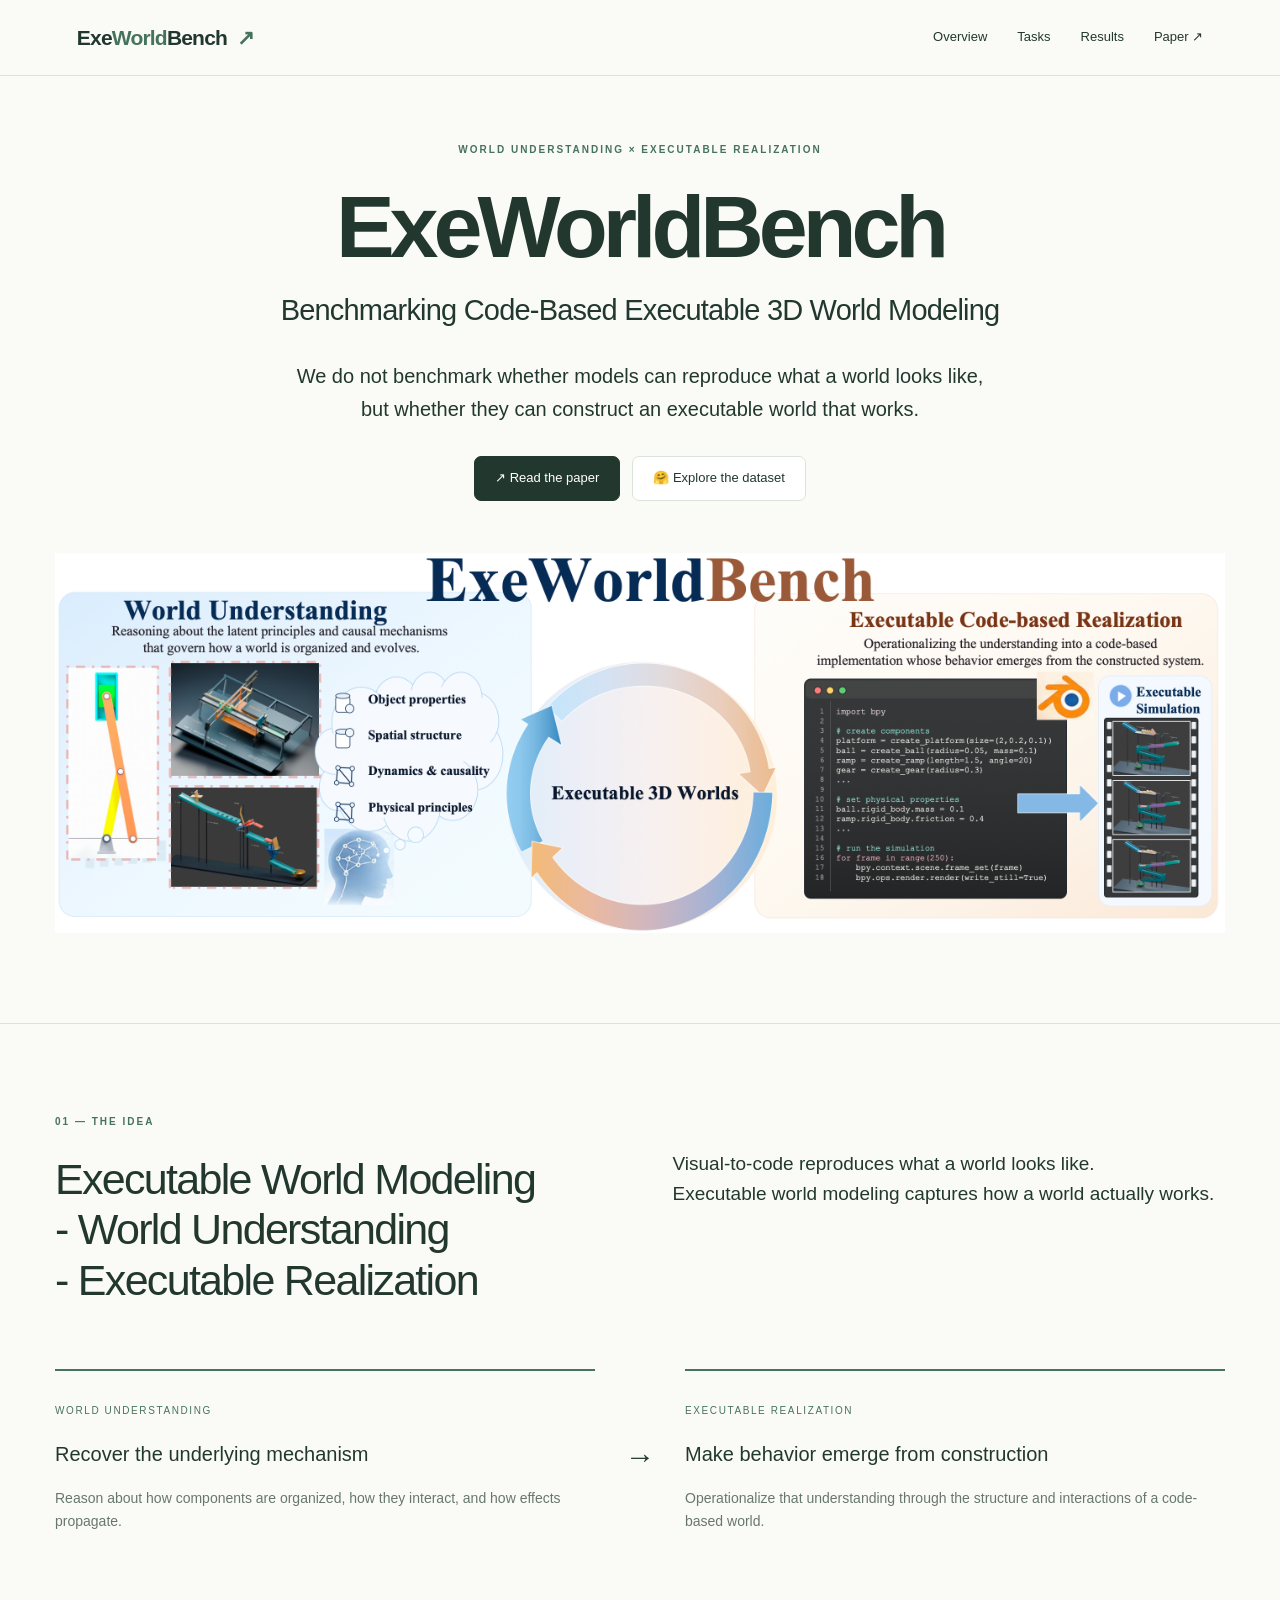
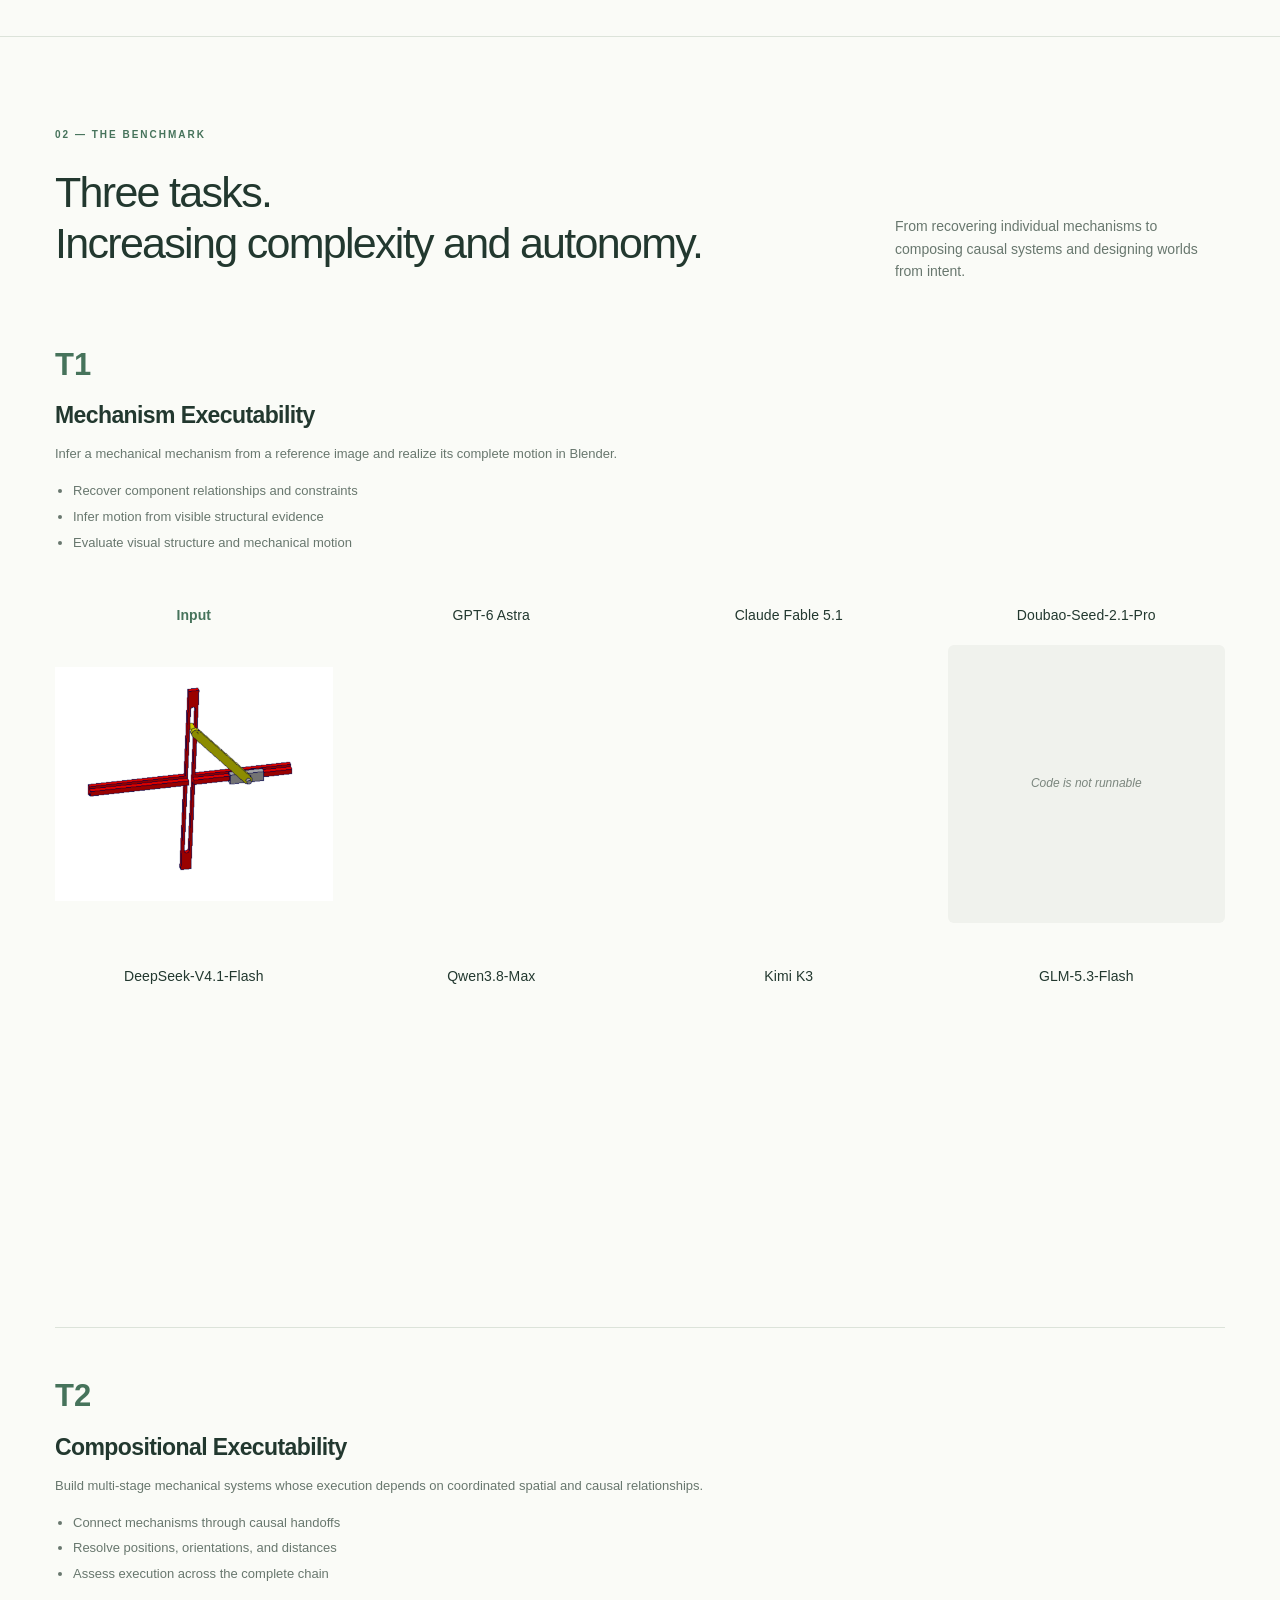
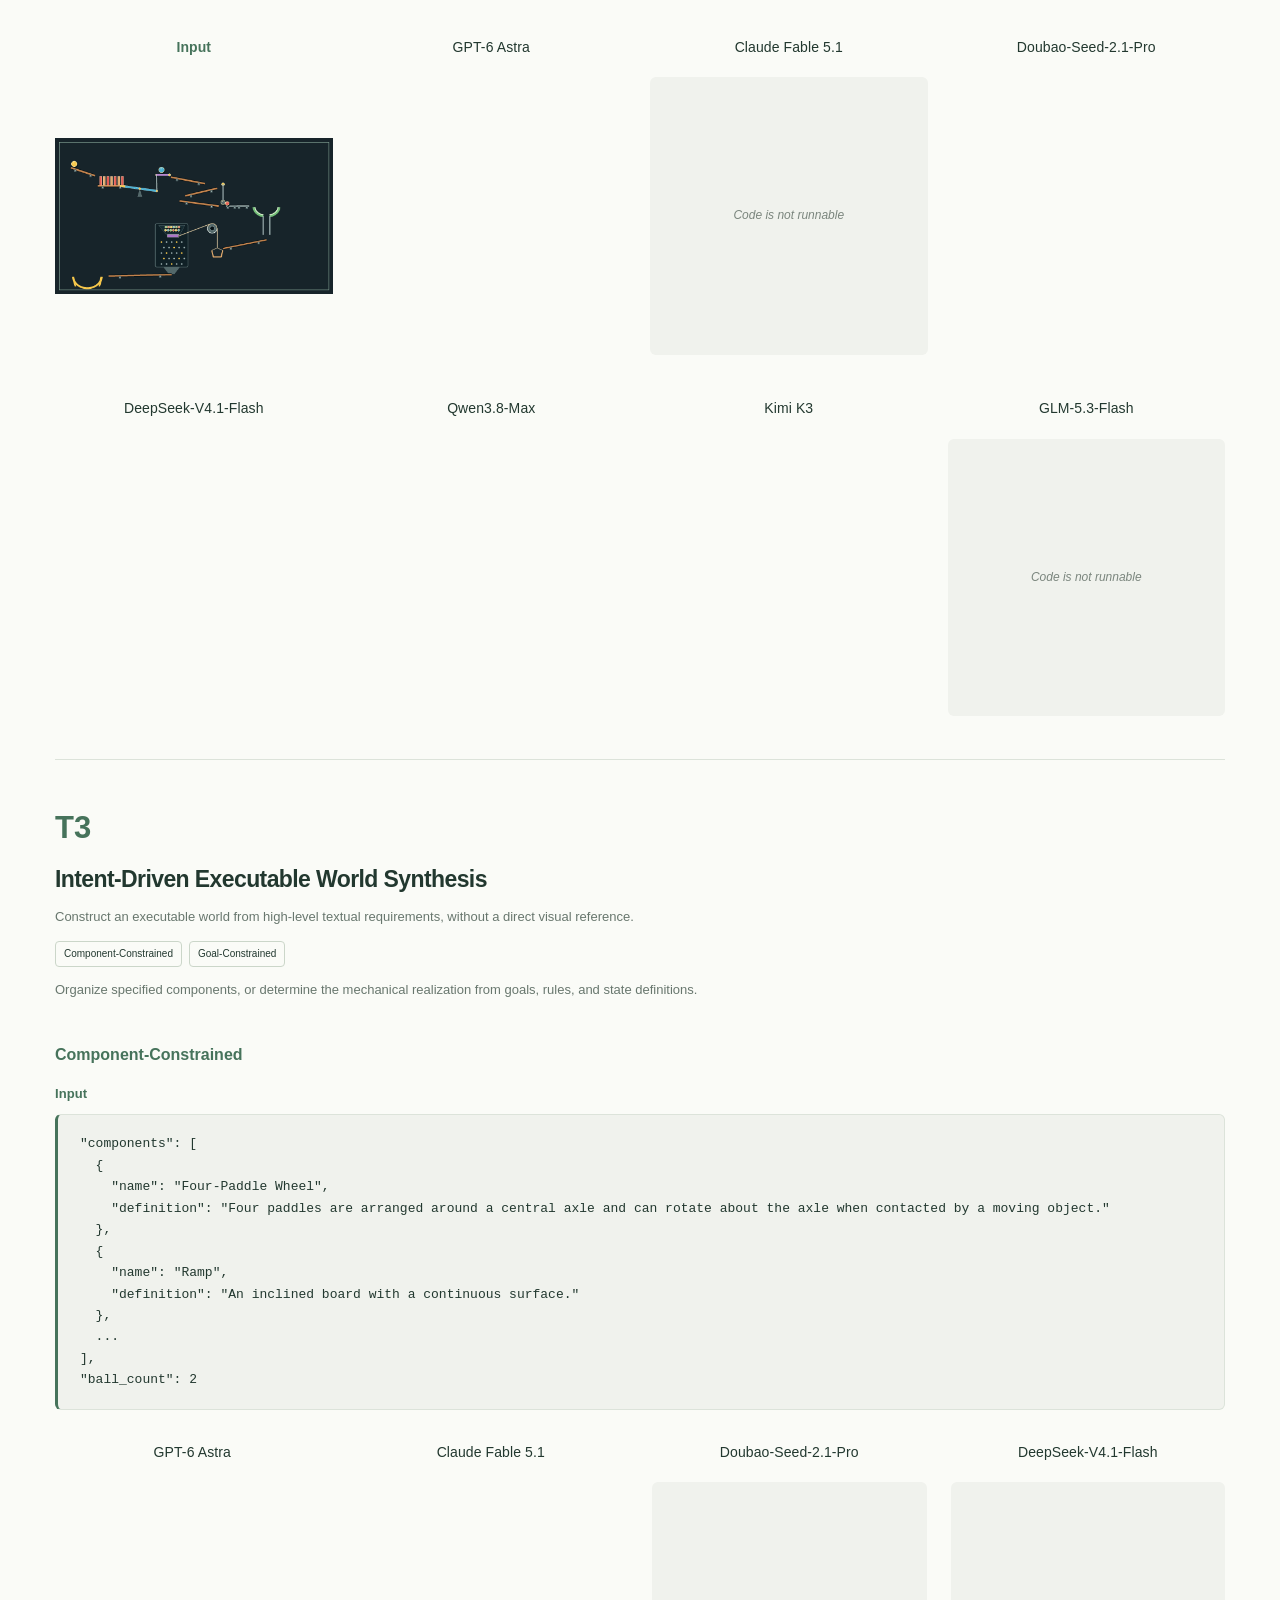
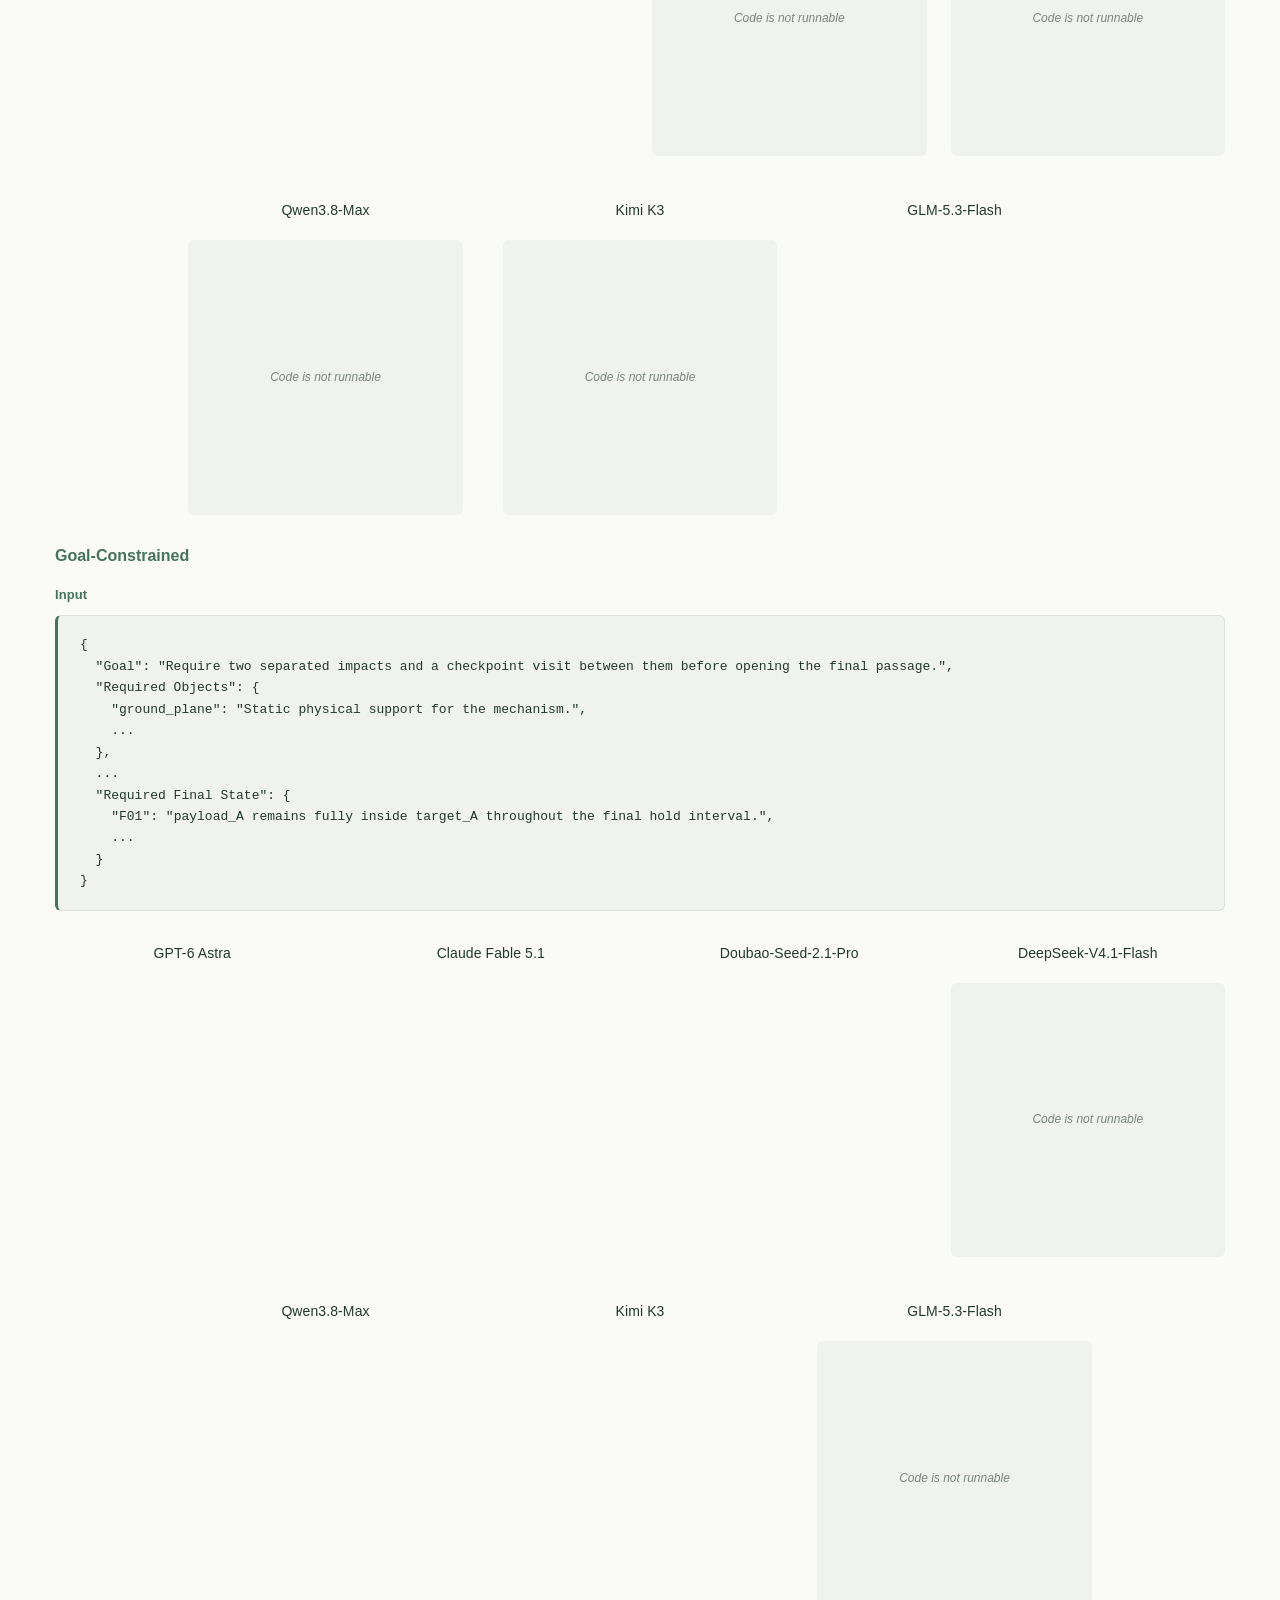
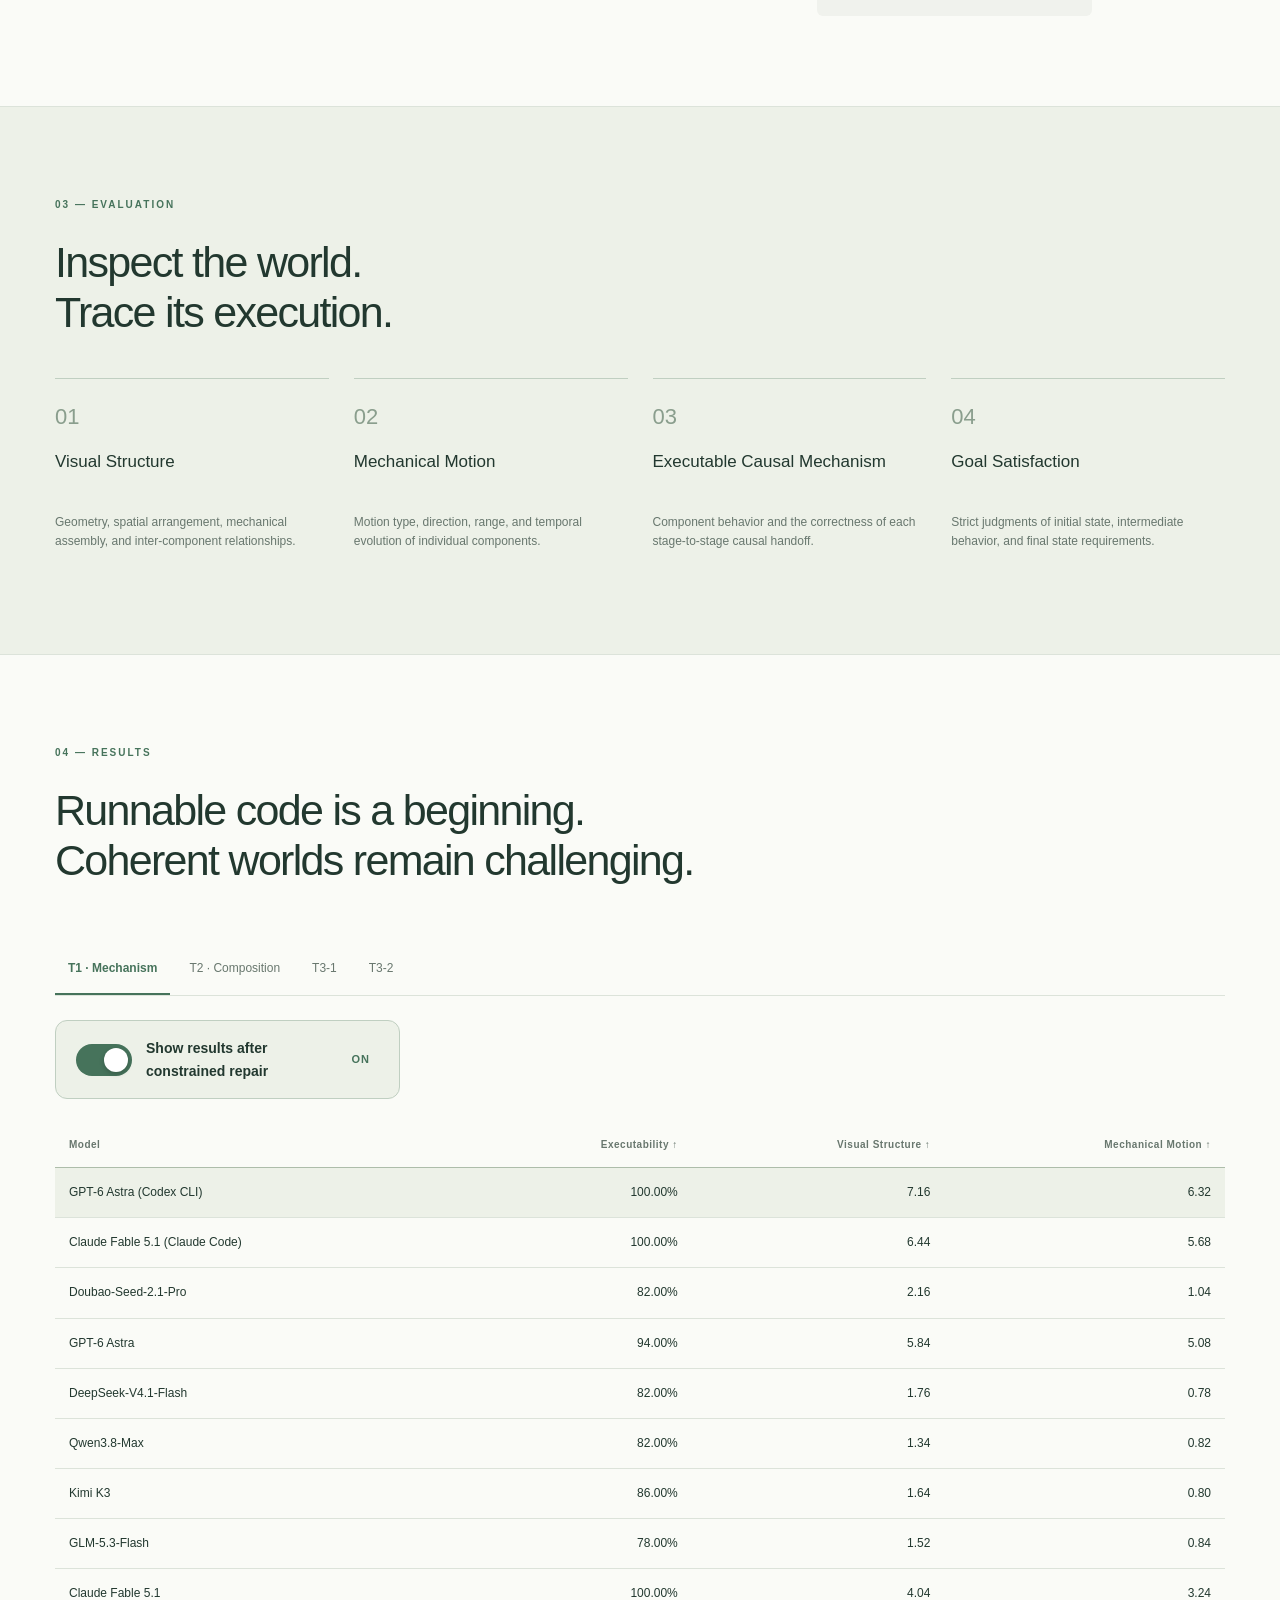
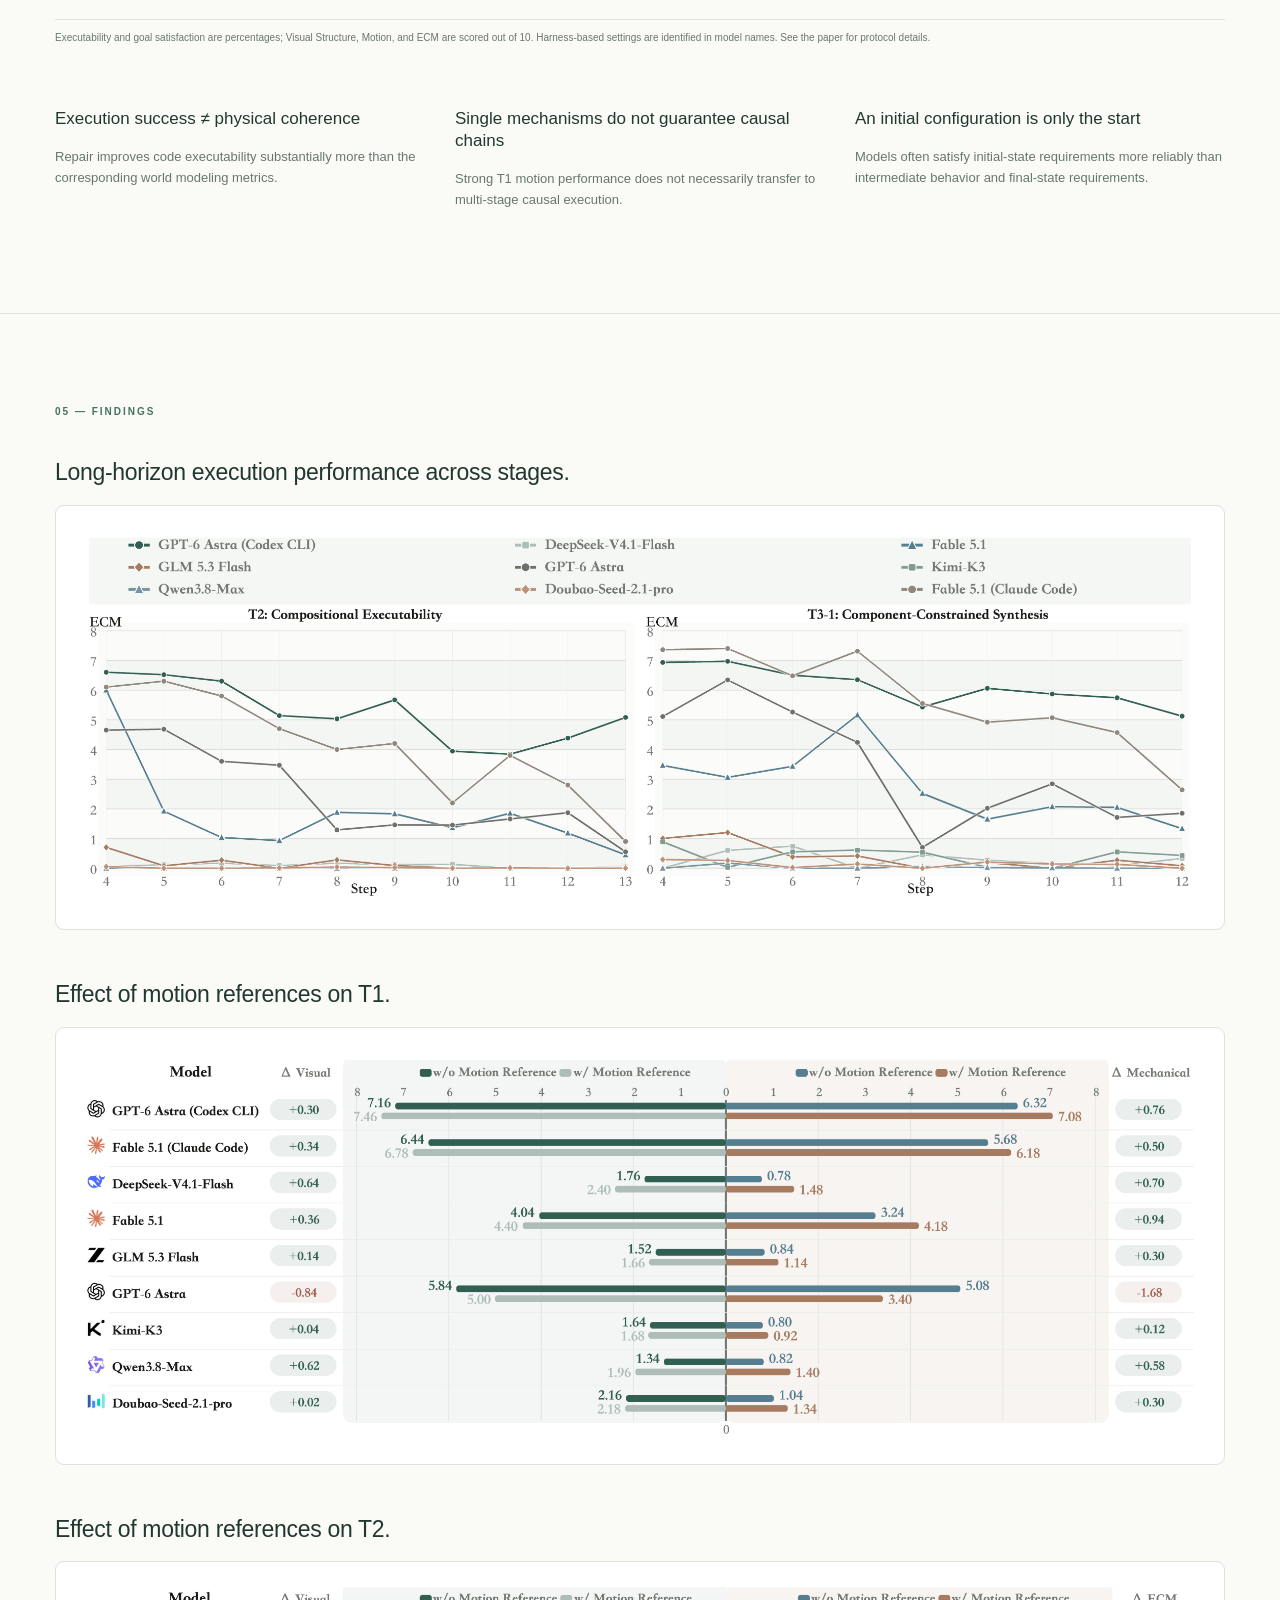
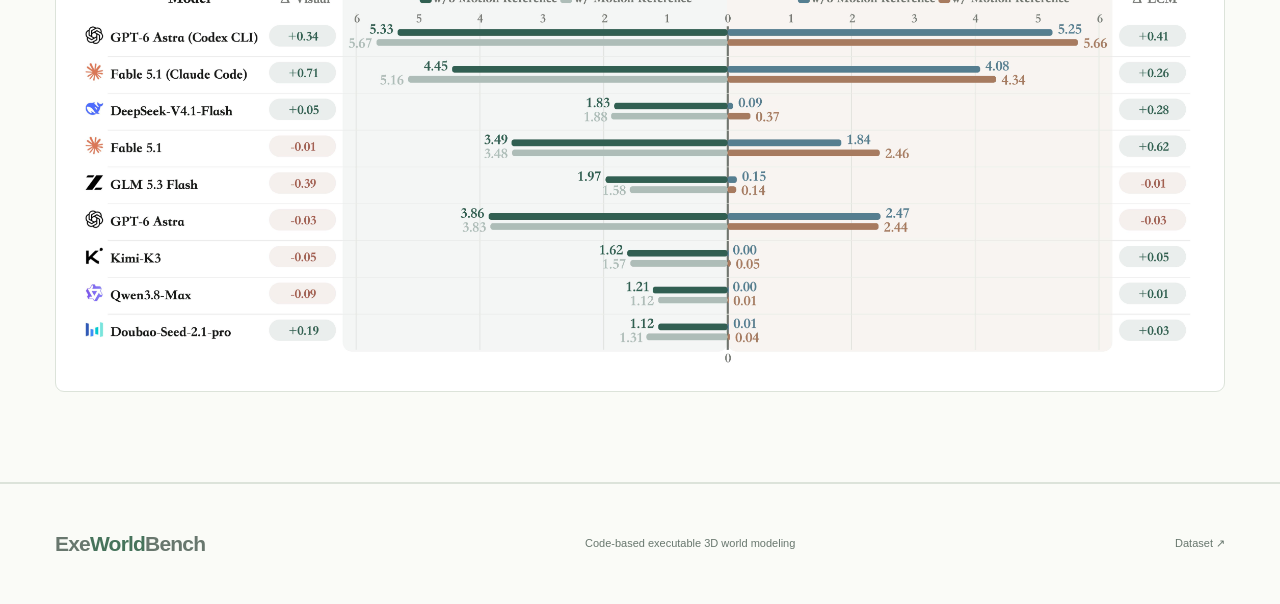
==== web/index.html @ 708ad889 "Shorten T3-1 GLM video to fourteen seconds" ====
<!doctype html><html lang="en"><head><meta charset="utf-8"><meta name="viewport" content="width=device-width,initial-scale=1"><meta name="description" content="ExeWorldBench evaluates how world understanding is translated into executable code-based 3D construction."><title>ExeWorldBench · Executable 3D World Modeling</title><link rel="stylesheet" href="style.css?v=borderless-media"></head><body>
<header><a class="brand" href="#">Exe<span>World</span>Bench<span class="brand-dot">↗</span></a><nav aria-label="Main navigation"><a href="#overview">Overview</a><a href="#tasks">Tasks</a><a href="#results">Results</a><a href="assets/paper.pdf">Paper ↗</a></nav></header>
<main><section class="hero"><div class="eyebrow">WORLD UNDERSTANDING × EXECUTABLE REALIZATION</div><h1>ExeWorldBench</h1><p class="title-sub">Benchmarking Code-Based Executable 3D World Modeling</p><p class="hero-desc">We do not benchmark whether models can reproduce what a world looks like,<br>but whether they can construct an executable world that works.</p><div class="resources"><a class="button primary" href="assets/paper.pdf" target="_blank" rel="noopener">↗ Read the paper</a><a class="button" href="https://huggingface.co/datasets/HelenPeng/ExeWorldBench" target="_blank" rel="noopener">🤗 Explore the dataset</a></div>
<figure class="hero-figure"><img src="main.png" alt="ExeWorldBench overview: world understanding and executable code-based realization of 3D worlds" fetchpriority="high"></figure></section>
<section id="overview" class="overview"><div class="section-marker">01 — THE IDEA</div><div class="split"><h2>Executable World Modeling<br>- World Understanding<br>- Executable Realization</h2><div><p class="lead">Visual-to-code reproduces what a world looks like.<br>Executable world modeling captures how a world actually works.</p></div></div><div class="concepts"><article><span>WORLD UNDERSTANDING</span><h3>Recover the underlying mechanism</h3><p>Reason about how components are organized, how they interact, and how effects propagate.</p></article><div class="connector" aria-hidden="true">→</div><article><span>EXECUTABLE REALIZATION</span><h3>Make behavior emerge from construction</h3><p>Operationalize that understanding through the structure and interactions of a code-based world.</p></article></div></section>
<section id="tasks"><div class="section-marker">02 — THE BENCHMARK</div><div class="section-heading"><h2>Three tasks.<br>Increasing complexity and autonomy.</h2><p>From recovering individual mechanisms to composing causal systems and designing worlds from intent.</p></div><div class="task-list"><article class="task"><div class="task-copy"><span class="task-number">T1</span><h3>Mechanism Executability</h3><p>Infer a mechanical mechanism from a reference image and realize its complete motion in Blender.</p><ul><li>Recover component relationships and constraints</li><li>Infer motion from visible structural evidence</li><li>Evaluate visual structure and mechanical motion</li></ul></div><div class="t1-comparison" role="region" aria-label="T1 input and model video comparison"><div class="t1-comparison-row"><div class="comparison-card comparison-input"><h4>Input</h4><div class="comparison-media"><img src="assets/t1-input.png" alt="Reference mechanism with perpendicular red guides and a yellow connecting rod"></div></div><div class="comparison-outputs"><div class="comparison-card"><h4>GPT-6 Astra</h4><div class="comparison-media"><video autoplay loop muted playsinline disablepictureinpicture disableremoteplayback preload="auto" aria-label="GPT-6 Astra mechanism simulation"><source src="assets/t1-videos/gpt6.mp4" type="video/mp4">Your browser does not support video playback.</video></div></div><div class="comparison-card"><h4>Claude Fable 5.1</h4><div class="comparison-media"><video autoplay loop muted playsinline disablepictureinpicture disableremoteplayback preload="auto" aria-label="Claude Fable 5.1 mechanism simulation"><source src="assets/t1-videos/fable5_1.mp4" type="video/mp4">Your browser does not support video playback.</video></div></div><div class="comparison-card"><h4>Doubao-Seed-2.1-Pro</h4><div class="comparison-media comparison-unavailable"><span>Code is not runnable</span></div></div><div class="comparison-card"><h4>DeepSeek-V4.1-Flash</h4><div class="comparison-media"><video autoplay loop muted playsinline disablepictureinpicture disableremoteplayback preload="auto" aria-label="DeepSeek-V4.1-Flash mechanism simulation"><source src="assets/t1-videos/deepseek.mp4" type="video/mp4">Your browser does not support video playback.</video></div></div><div class="comparison-card"><h4>Qwen3.8-Max</h4><div class="comparison-media"><video autoplay loop muted playsinline disablepictureinpicture disableremoteplayback preload="auto" aria-label="Qwen3.8-Max mechanism simulation"><source src="assets/t1-videos/qwen3.8-max.mp4" type="video/mp4">Your browser does not support video playback.</video></div></div><div class="comparison-card"><h4>Kimi K3</h4><div class="comparison-media"><video autoplay loop muted playsinline disablepictureinpicture disableremoteplayback preload="auto" aria-label="Kimi K3 mechanism simulation"><source src="assets/t1-videos/kimi-k3.mp4" type="video/mp4">Your browser does not support video playback.</video></div></div><div class="comparison-card"><h4>GLM-5.3-Flash</h4><div class="comparison-media"><video autoplay loop muted playsinline disablepictureinpicture disableremoteplayback preload="auto" aria-label="GLM-5.3-Flash mechanism simulation"><source src="assets/t1-videos/glm.mp4" type="video/mp4">Your browser does not support video playback.</video></div></div></div></div></div></article><article class="task"><div class="task-copy"><span class="task-number">T2</span><h3>Compositional Executability</h3><p>Build multi-stage mechanical systems whose execution depends on coordinated spatial and causal relationships.</p><ul><li>Connect mechanisms through causal handoffs</li><li>Resolve positions, orientations, and distances</li><li>Assess execution across the complete chain</li></ul></div><div class="t1-comparison" role="region" aria-label="T2 input and model video comparison"><div class="t1-comparison-row"><div class="comparison-card comparison-input"><h4>Input</h4><div class="comparison-media"><img src="assets/t2-input.png" alt="Reference multi-stage mechanical system for T2"></div></div><div class="comparison-outputs"><div class="comparison-card"><h4>GPT-6 Astra</h4><div class="comparison-media"><video autoplay loop muted playsinline disablepictureinpicture disableremoteplayback preload="auto" aria-label="GPT-6 Astra compositional simulation"><source src="assets/t2-videos/gpt6.mp4" type="video/mp4">Your browser does not support video playback.</video></div></div><div class="comparison-card"><h4>Claude Fable 5.1</h4><div class="comparison-media comparison-unavailable"><span>Code is not runnable</span></div></div><div class="comparison-card"><h4>Doubao-Seed-2.1-Pro</h4><div class="comparison-media"><video autoplay loop muted playsinline disablepictureinpicture disableremoteplayback preload="auto" aria-label="Doubao-Seed-2.1-Pro compositional simulation"><source src="assets/t2-videos/seed_2_1.mp4?v=6-8s" type="video/mp4">Your browser does not support video playback.</video></div></div><div class="comparison-card"><h4>DeepSeek-V4.1-Flash</h4><div class="comparison-media"><video autoplay loop muted playsinline disablepictureinpicture disableremoteplayback preload="auto" aria-label="DeepSeek-V4.1-Flash compositional simulation"><source src="assets/t2-videos/deepseek.mp4?v=3-6s" type="video/mp4">Your browser does not support video playback.</video></div></div><div class="comparison-card"><h4>Qwen3.8-Max</h4><div class="comparison-media"><video autoplay loop muted playsinline disablepictureinpicture disableremoteplayback preload="auto" aria-label="Qwen3.8-Max compositional simulation"><source src="assets/t2-videos/qwen3.8-max.mp4?v=0-6s" type="video/mp4">Your browser does not support video playback.</video></div></div><div class="comparison-card"><h4>Kimi K3</h4><div class="comparison-media"><video autoplay loop muted playsinline disablepictureinpicture disableremoteplayback preload="auto" aria-label="Kimi K3 compositional simulation"><source src="assets/t2-videos/kimi-k3.mp4" type="video/mp4">Your browser does not support video playback.</video></div></div><div class="comparison-card"><h4>GLM-5.3-Flash</h4><div class="comparison-media comparison-unavailable"><span>Code is not runnable</span></div></div></div></div></div></article><article class="task"><div class="task-copy"><span class="task-number">T3</span><h3>Intent-Driven Executable World Synthesis</h3><p>Construct an executable world from high-level textual requirements, without a direct visual reference.</p><div class="pills"><span>Component-Constrained</span><span>Goal-Constrained</span></div><p>Organize specified components, or determine the mechanical realization from goals, rules, and state definitions.</p></div><div class="t1-comparison t3-comparison" role="region" aria-label="Component-Constrained input and model video comparison"><h4 class="comparison-section-title">Component-Constrained</h4><div class="t1-comparison-row"><div class="comparison-card comparison-input"><h4>Input</h4><div class="comparison-media comparison-text"><pre>&quot;components&quot;: [
  {
    &quot;name&quot;: &quot;Four-Paddle Wheel&quot;,
    &quot;definition&quot;: &quot;Four paddles are arranged around a central axle and can rotate about the axle when contacted by a moving object.&quot;
  },
  {
    &quot;name&quot;: &quot;Ramp&quot;,
    &quot;definition&quot;: &quot;An inclined board with a continuous surface.&quot;
  },
  ...
],
&quot;ball_count&quot;: 2</pre></div></div><div class="comparison-outputs"><div class="comparison-card"><h4>GPT-6 Astra</h4><div class="comparison-media"><video autoplay loop muted playsinline disablepictureinpicture disableremoteplayback preload="auto" aria-label="GPT-6 Astra component-constrained world simulation"><source src="assets/t3-1-videos/gpt6.mp4?v=0-14s" type="video/mp4">Your browser does not support video playback.</video></div></div><div class="comparison-card"><h4>Claude Fable 5.1</h4><div class="comparison-media"><video autoplay loop muted playsinline disablepictureinpicture disableremoteplayback preload="auto" aria-label="Claude Fable 5.1 component-constrained world simulation"><source src="assets/t3-1-videos/fable5_1.mp4?v=0-11s" type="video/mp4">Your browser does not support video playback.</video></div></div><div class="comparison-card"><h4>Doubao-Seed-2.1-Pro</h4><div class="comparison-media comparison-unavailable"><span>Code is not runnable</span></div></div><div class="comparison-card"><h4>DeepSeek-V4.1-Flash</h4><div class="comparison-media comparison-unavailable"><span>Code is not runnable</span></div></div><div class="comparison-card"><h4>Qwen3.8-Max</h4><div class="comparison-media comparison-unavailable"><span>Code is not runnable</span></div></div><div class="comparison-card"><h4>Kimi K3</h4><div class="comparison-media comparison-unavailable"><span>Code is not runnable</span></div></div><div class="comparison-card"><h4>GLM-5.3-Flash</h4><div class="comparison-media"><video autoplay loop muted playsinline disablepictureinpicture disableremoteplayback preload="auto" aria-label="GLM-5.3-Flash component-constrained world simulation"><source src="assets/t3-1-videos/glm.mp4?v=0-14s" type="video/mp4">Your browser does not support video playback.</video></div></div></div></div></div><div class="t1-comparison t3-comparison" role="region" aria-label="Goal-Constrained input and model video comparison"><h4 class="comparison-section-title">Goal-Constrained</h4><div class="t1-comparison-row"><div class="comparison-card comparison-input"><h4>Input</h4><div class="comparison-media comparison-text"><pre>{
  &quot;Goal&quot;: &quot;Require two separated impacts and a checkpoint visit between them before opening the final passage.&quot;,
  &quot;Required Objects&quot;: {
    &quot;ground_plane&quot;: &quot;Static physical support for the mechanism.&quot;,
    ...
  },
  ...
  &quot;Required Final State&quot;: {
    &quot;F01&quot;: &quot;payload_A remains fully inside target_A throughout the final hold interval.&quot;,
    ...
  }
}</pre></div></div><div class="comparison-outputs"><div class="comparison-card"><h4>GPT-6 Astra</h4><div class="comparison-media"><video autoplay loop muted playsinline disablepictureinpicture disableremoteplayback preload="auto" aria-label="GPT-6 Astra goal-constrained world simulation"><source src="assets/t3-2-videos/gpt6.mp4" type="video/mp4">Your browser does not support video playback.</video></div></div><div class="comparison-card"><h4>Claude Fable 5.1</h4><div class="comparison-media"><video autoplay loop muted playsinline disablepictureinpicture disableremoteplayback preload="auto" aria-label="Claude Fable 5.1 goal-constrained world simulation"><source src="assets/t3-2-videos/fable5_1.mp4" type="video/mp4">Your browser does not support video playback.</video></div></div><div class="comparison-card"><h4>Doubao-Seed-2.1-Pro</h4><div class="comparison-media"><video autoplay loop muted playsinline disablepictureinpicture disableremoteplayback preload="auto" aria-label="Doubao-Seed-2.1-Pro goal-constrained world simulation"><source src="assets/t3-2-videos/seed_2_1.mp4" type="video/mp4">Your browser does not support video playback.</video></div></div><div class="comparison-card"><h4>DeepSeek-V4.1-Flash</h4><div class="comparison-media comparison-unavailable"><span>Code is not runnable</span></div></div><div class="comparison-card"><h4>Qwen3.8-Max</h4><div class="comparison-media"><video autoplay loop muted playsinline disablepictureinpicture disableremoteplayback preload="auto" aria-label="Qwen3.8-Max goal-constrained world simulation"><source src="assets/t3-2-videos/qwen3.8-max.mp4" type="video/mp4">Your browser does not support video playback.</video></div></div><div class="comparison-card"><h4>Kimi K3</h4><div class="comparison-media"><video autoplay loop muted playsinline disablepictureinpicture disableremoteplayback preload="auto" aria-label="Kimi K3 goal-constrained world simulation"><source src="assets/t3-2-videos/kimi-k3.mp4" type="video/mp4">Your browser does not support video playback.</video></div></div><div class="comparison-card"><h4>GLM-5.3-Flash</h4><div class="comparison-media comparison-unavailable"><span>Code is not runnable</span></div></div></div></div></div></article></div></section>
<section class="evaluation"><div class="section-marker">03 — EVALUATION</div><h2>Inspect the world.<br>Trace its execution.</h2><div class="metric-grid"><article><span>01</span><h3>Visual Structure</h3><p>Geometry, spatial arrangement, mechanical assembly, and inter-component relationships.</p></article><article><span>02</span><h3>Mechanical Motion</h3><p>Motion type, direction, range, and temporal evolution of individual components.</p></article><article><span>03</span><h3>Executable Causal Mechanism</h3><p>Component behavior and the correctness of each stage-to-stage causal handoff.</p></article><article><span>04</span><h3>Goal Satisfaction</h3><p>Strict judgments of initial state, intermediate behavior, and final state requirements.</p></article></div></section>
<section id="results"><div class="section-marker">04 — RESULTS</div><div class="section-heading"><h2>Runnable code is a beginning.<br>Coherent worlds remain challenging.</h2></div><div class="tabs" role="tablist" aria-label="Result task"><button role="tab" aria-selected="true" data-task="0">T1 · Mechanism</button><button role="tab" aria-selected="false" data-task="1">T2 · Composition</button><button role="tab" aria-selected="false" data-task="2">T3-1</button><button role="tab" aria-selected="false" data-task="3">T3-2</button></div><label class="repair"><input id="repair" type="checkbox" role="switch" checked><span class="repair-track" aria-hidden="true"></span><span class="repair-copy">Show results after constrained repair</span><span class="repair-state" aria-hidden="true"><span class="repair-on">ON</span><span class="repair-off">OFF</span></span></label><div class="table-wrap"><table><thead id="table-head"></thead><tbody id="table-body"></tbody></table></div><p class="table-note">Executability and goal satisfaction are percentages; Visual Structure, Motion, and ECM are scored out of 10. Harness-based settings are identified in model names. See the paper for protocol details.</p><div class="findings"><article><h3>Execution success ≠ physical coherence</h3><p>Repair improves code executability substantially more than the corresponding world modeling metrics.</p></article><article><h3>Single mechanisms do not guarantee causal chains</h3><p>Strong T1 motion performance does not necessarily transfer to multi-stage causal execution.</p></article><article><h3>An initial configuration is only the start</h3><p>Models often satisfy initial-state requirements more reliably than intermediate behavior and final-state requirements.</p></article></div></section>
<section class="construction findings-figures"><div class="section-marker">05 — FINDINGS</div><article class="finding-figure"><h3>Long-horizon execution performance across stages.</h3><figure><a href="assets/5-1.png" target="_blank" rel="noopener"><img src="assets/5-1.png" alt="Long-horizon execution performance across stages." loading="lazy"></a></figure></article><article class="finding-figure"><h3>Effect of motion references on T1.</h3><figure><a href="assets/5-2.png" target="_blank" rel="noopener"><img src="assets/5-2.png" alt="Effect of motion references on T1." loading="lazy"></a></figure></article><article class="finding-figure"><h3>Effect of motion references on T2.</h3><figure><a href="assets/5-3.png" target="_blank" rel="noopener"><img src="assets/5-3.png" alt="Effect of motion references on T2." loading="lazy"></a></figure></article></section>

<footer><a class="brand" href="#">Exe<span>World</span>Bench</a><p>Code-based executable 3D world modeling</p><a href="https://huggingface.co/datasets/HelenPeng/ExeWorldBench">Dataset ↗</a></footer></main><script src="app.js"></script></body></html>
---- web/style.css ----
:root{--ink:#22382f;--muted:#68776e;--green:#46735b;--line:#dce3da;--paper:#fafbf7;--orange:#b9784d}*{box-sizing:border-box}html{scroll-behavior:smooth;scroll-padding-top:85px}body{margin:0;background:var(--paper);color:var(--ink);font-family:Inter,Arial,sans-serif;line-height:1.6}a{color:inherit;text-decoration:none}header{height:76px;display:flex;align-items:center;justify-content:space-between;padding:0 6%;border-bottom:1px solid var(--line);background:#fafbf7f5;position:sticky;top:0;z-index:10;backdrop-filter:blur(12px)}.brand{font-size:21px;font-weight:800;letter-spacing:-.8px}.brand span{color:var(--green)}.brand-dot{margin-left:10px}nav{display:flex;gap:30px;font-size:13px}nav a:hover{color:var(--orange)}main{max-width:1280px;margin:auto}section{padding:90px 55px;border-bottom:1px solid var(--line)}.hero{text-align:center;padding-top:66px}.eyebrow,.section-marker,.micro{font-size:10px;font-weight:700;letter-spacing:2px;color:var(--green)}h1{font-size:clamp(55px,7vw,88px);letter-spacing:-5px;margin:18px 0 0;line-height:1.15}h2{font-size:clamp(28px,3.4vw,43px);font-weight:500;letter-spacing:-1.7px;line-height:1.18;margin:24px 0 28px}h3{line-height:1.3}.title-sub{font-size:29px;letter-spacing:-.8px;line-height:1.3;margin:15px auto 25px}.hero-desc{margin:30px auto;max-width:850px;text-align:center;font-size:20px;line-height:1.65;color:var(--ink)}.authors{font-size:13px;margin:25px auto 7px;color:#46534b}.affiliations{font-size:11px;color:var(--muted)}.resources{display:flex;justify-content:center;gap:12px;margin:25px 0 52px}.button{display:inline-block;border:1px solid var(--line);border-radius:7px;padding:11px 20px;font-size:13px;background:white}.button:hover{transform:translateY(-2px);box-shadow:0 5px 16px #253b3014}.primary{background:var(--ink);color:white;border-color:var(--ink)}.world-flow{display:grid;grid-template-columns:1fr 2.8fr 1fr;text-align:left;background:#edf1e8;border:1px solid #d3ddce;border-radius:12px;padding:25px;gap:25px;align-items:center}.flow-side h3{font-size:19px;font-weight:500}.flow-side p{font-size:12px;color:var(--muted);line-height:2}.micro{font-size:8px;letter-spacing:1px}.flow-center{text-align:center}.flow-center h3{font-size:17px;font-weight:500;margin:10px 0 18px}.scene img{width:100%;display:block;border-radius:6px}.flow-caption{font-size:10px;display:block;margin-top:14px}.figure-note{font-size:10px;color:var(--muted);margin-bottom:0}.split{display:grid;grid-template-columns:1fr 1fr;gap:65px}.lead{font-size:19px;line-height:1.6}.split p:not(.lead){color:var(--muted);font-size:14px}.concepts{display:grid;grid-template-columns:1fr 50px 1fr;align-items:center;gap:20px;margin-top:35px}.concepts article{border-top:2px solid var(--green);padding-top:25px}.concepts span{font-size:10px;letter-spacing:1.6px;color:var(--green)}.concepts h3{font-size:20px;font-weight:500}.concepts p{font-size:14px;color:var(--muted)}.connector{font-size:30px;text-align:center}.section-heading{display:flex;align-items:end;justify-content:space-between;gap:70px}.section-heading>p{max-width:330px;color:var(--muted);font-size:14px}.task{display:grid;grid-template-columns:1fr;gap:0;padding:43px 0;border-bottom:1px solid var(--line);align-items:center}.task:last-child{border:0;padding-bottom:0}.task-number{color:var(--green);font-size:31px;font-weight:700}.task-number small{font-size:10px;font-weight:500;letter-spacing:2px;margin-left:15px}.task h3{font-size:23px;letter-spacing:-.6px;margin:12px 0}.task p,.task li{font-size:13px;color:var(--muted)}.task ul{padding-left:18px}.task li{margin:5px 0}.task figure{margin:0;background:#e7ebe4;padding:17px;border-radius:9px}.task img{width:100%;display:block;border-radius:4px}figcaption{font-size:10px;color:var(--muted);margin-top:12px}.pills{display:flex;flex-wrap:wrap;gap:7px}.pills span{font-size:10px;border:1px solid #cbd6c9;border-radius:4px;padding:4px 8px}.evaluation{background:#edf1e8}.metric-grid{display:grid;grid-template-columns:repeat(4,1fr);gap:25px;margin-top:40px}.metric-grid article{border-top:1px solid #c0cfc1;padding-top:20px}.metric-grid article>span{color:#8a9e8d;font-size:22px}.metric-grid h3{font-size:17px;min-height:45px;font-weight:500}.metric-grid p{font-size:12px;color:var(--muted)}.metric-grid small{font-size:10px;color:var(--green)}.tabs{display:flex;gap:6px;border-bottom:1px solid var(--line);margin-top:30px}.tabs button{background:none;border:0;border-bottom:2px solid transparent;padding:15px 13px;color:var(--muted);font:inherit;font-size:12px;cursor:pointer}.tabs button[aria-selected=true]{border-color:var(--green);color:var(--green);font-weight:700}.repair{position:relative;display:flex;align-items:center;gap:14px;width:fit-content;max-width:100%;font-size:14px;font-weight:600;color:var(--ink);margin:24px 0;padding:16px 20px;background:#edf1e8;border:1px solid #c0cfc1;border-radius:12px;cursor:pointer}.repair input{position:absolute;width:1px;height:1px;margin:-1px;padding:0;overflow:hidden;clip-path:inset(50%);white-space:nowrap}.repair-track{position:relative;flex:0 0 56px;height:32px;border-radius:20px;background:#7b857f;transition:background .2s}.repair-track::before{content:"";position:absolute;top:4px;left:4px;width:24px;height:24px;border-radius:50%;background:white;box-shadow:0 2px 5px #0003;transition:transform .2s}.repair input:checked+.repair-track{background:var(--green)}.repair input:checked+.repair-track::before{transform:translateX(24px)}.repair input:focus-visible+.repair-track{outline:3px solid var(--orange);outline-offset:4px}.repair-copy small{display:block;font-size:12px;font-weight:400;color:var(--muted)}.repair-state{flex-shrink:0;min-width:28px;font-size:11px;letter-spacing:1px;color:var(--muted)}.repair-on{display:none}.repair input:checked~.repair-state .repair-on{display:inline;color:var(--green)}.repair input:checked~.repair-state .repair-off{display:none}@media(prefers-reduced-motion:reduce){.repair-track,.repair-track::before{transition:none}}.table-wrap{overflow:auto}table{width:100%;border-collapse:collapse;font-size:12px;white-space:nowrap}th{text-align:right;font-size:10px;letter-spacing:.5px;color:var(--muted);padding:14px;border-bottom:1px solid #adbdaa}th:first-child,td:first-child{text-align:left}td{text-align:right;padding:15px 14px;border-bottom:1px solid var(--line)}tbody tr:first-child{background:#edf1e8}tbody tr:hover{background:#eff2ed}.table-note{color:var(--muted);font-size:10px}.findings{display:grid;grid-template-columns:repeat(3,1fr);gap:30px;margin-top:45px}.findings h3{font-size:17px;font-weight:500}.findings p{font-size:13px;color:var(--muted)}.construction figure{margin:40px 0 0;background:white;padding:25px;border:1px solid var(--line);border-radius:9px}.construction img{display:block;width:100%}.abstract{max-width:930px;margin:auto;text-align:center;border:0}.abstract p{font-size:16px;color:var(--muted);line-height:1.9;text-align:left;margin:30px 0}footer{padding:40px 55px;display:flex;justify-content:space-between;align-items:center;border-top:1px solid var(--line);font-size:11px;color:var(--muted)}a:focus-visible,button:focus-visible{outline:2px solid var(--orange);outline-offset:4px}@media(max-width:800px){header{padding:0 20px}nav{gap:15px;font-size:11px}nav a:first-child{display:none}section{padding:55px 23px}h1{letter-spacing:-3px}.title-sub{font-size:23px}.authors br{display:none}.world-flow{grid-template-columns:1fr;padding:22px}.flow-side{text-align:center}.flow-side p{display:none}.flow-side h3{margin:5px 0}.split,.task{grid-template-columns:1fr;gap:20px}.concepts{grid-template-columns:1fr;gap:15px}.connector{transform:rotate(90deg)}.section-heading{display:block}.metric-grid{grid-template-columns:1fr 1fr}.tabs{overflow:auto}.tabs button{white-space:nowrap}.findings{grid-template-columns:1fr;gap:8px}.resources{flex-wrap:wrap}.construction figure{padding:10px}footer{padding:30px 23px;flex-wrap:wrap;gap:15px}footer p{display:none}}@media(prefers-reduced-motion:reduce){html{scroll-behavior:auto}.button:hover{transform:none}}

.hero-figure{margin:0}.hero-figure img{display:block;width:100%;height:auto}

@media(max-width:800px){.hero-desc{font-size:18px}}

/* Fit the input and seven model results into one row. */
.t1-comparison{width:100%;min-width:0;margin-top:28px;container-type:inline-size}
.t1-comparison-row{display:grid;grid-template-columns:minmax(0,1fr) minmax(0,7fr);gap:24px;width:100%}
.comparison-outputs{display:grid;grid-template-columns:repeat(7,minmax(0,1fr));gap:8px;min-width:0}
.comparison-card{min-width:0}
.comparison-card h4{display:flex;align-items:center;justify-content:center;min-height:36px;margin:0 0 8px;font-size:clamp(7px,1cqw,12px);font-weight:600;line-height:1.3;text-align:center;overflow-wrap:anywhere;color:var(--ink)}
.comparison-input h4{color:var(--green)}
.comparison-media{aspect-ratio:1/1;display:flex;align-items:center;justify-content:center;overflow:hidden;background:white;border:1px solid var(--line);border-radius:6px}
.task .comparison-media img,.comparison-media video{display:block;width:100%;height:100%;object-fit:contain;border-radius:0}
.comparison-media video{pointer-events:none}
.comparison-unavailable{background:#f0f2ed;border:1px dashed #a8b6a6;color:var(--muted);font-size:clamp(6px,1cqw,12px);text-align:center;overflow-wrap:anywhere;padding:4px}
@media(max-width:800px){.t1-comparison-row{gap:10px}.comparison-outputs{gap:3px}.comparison-media{border-radius:3px}}

.comparison-section-title{margin:0 0 18px;font-size:16px;font-weight:600;color:var(--green)}
.t3-comparison .t1-comparison-row{grid-template-columns:minmax(0,1fr);gap:24px}
.t3-comparison .comparison-outputs{grid-template-columns:repeat(7,minmax(0,1fr))}
.t3-comparison .comparison-media{height:clamp(180px,25cqw,300px);aspect-ratio:auto}
.comparison-text{align-items:flex-start;justify-content:flex-start;background:#f0f2ed;padding:12px;overflow:auto}
.comparison-text pre{margin:0;white-space:pre-wrap;overflow-wrap:anywhere;text-align:left;font-family:ui-monospace,SFMono-Regular,Consolas,monospace;font-size:clamp(8px,1cqw,11px);line-height:1.45;color:var(--ink)}
@media(max-width:800px){.comparison-text{padding:6px}}

.t3-comparison .comparison-input h4{justify-content:flex-start;min-height:0;text-align:left;font-size:13px}
.t3-comparison .comparison-text{height:auto;aspect-ratio:auto;padding:18px 22px;border-left:3px solid var(--green)}
.t3-comparison .comparison-text pre{font-size:clamp(11px,1.15cqw,13px);line-height:1.65}
.t3-comparison .comparison-outputs .comparison-media{height:auto;aspect-ratio:1/1}

/* Two-row task comparisons: 4 + 4 including input, or 4 + 3 models. */
.t1-comparison:not(.t3-comparison) .t1-comparison-row{grid-template-columns:repeat(4,minmax(0,1fr));gap:26px 20px}
.t1-comparison:not(.t3-comparison) .comparison-outputs{display:contents}
.t3-comparison .comparison-outputs{display:flex;flex-wrap:wrap;justify-content:center;gap:26px 24px}
.t3-comparison .comparison-outputs>.comparison-card{flex:0 0 calc((100% - 72px)/4)}
.t3-comparison .comparison-outputs>.comparison-card:nth-child(n+5){margin-inline:8px}
.comparison-card h4{font-size:clamp(10px,1.25cqw,14px)}
.comparison-unavailable{font-size:clamp(10px,1.25cqw,14px)}
@media(max-width:800px){
 .t1-comparison:not(.t3-comparison) .t1-comparison-row{gap:20px 8px}
 .t3-comparison .comparison-outputs{gap:20px 8px}
 .t3-comparison .comparison-outputs>.comparison-card{flex-basis:calc((100% - 24px)/4)}
 .t3-comparison .comparison-outputs>.comparison-card:nth-child(n+5){margin-inline:3px}
}

.finding-figure{margin-top:36px}
.finding-figure+.finding-figure{margin-top:48px}
.finding-figure h3{margin:0 0 16px;font-size:clamp(18px,2vw,23px);font-weight:500;letter-spacing:-.3px;line-height:1.4}
.construction .finding-figure figure{margin:0}

/* Open media layout with consistent spacing and understated failure states. */
.comparison-media:not(.comparison-text){border:0;border-radius:0;background:transparent}
.comparison-card h4{margin-bottom:12px;font-weight:500;letter-spacing:.1px}
.comparison-input h4{font-weight:600}
.t1-comparison:not(.t3-comparison) .t1-comparison-row{row-gap:36px}
.t3-comparison .comparison-outputs{row-gap:36px}
.comparison-media.comparison-unavailable{background:#f0f2ed;border:0;border-radius:6px;color:#7b867e}
.comparison-unavailable span{font-size:12px;line-height:1.6;font-style:italic}
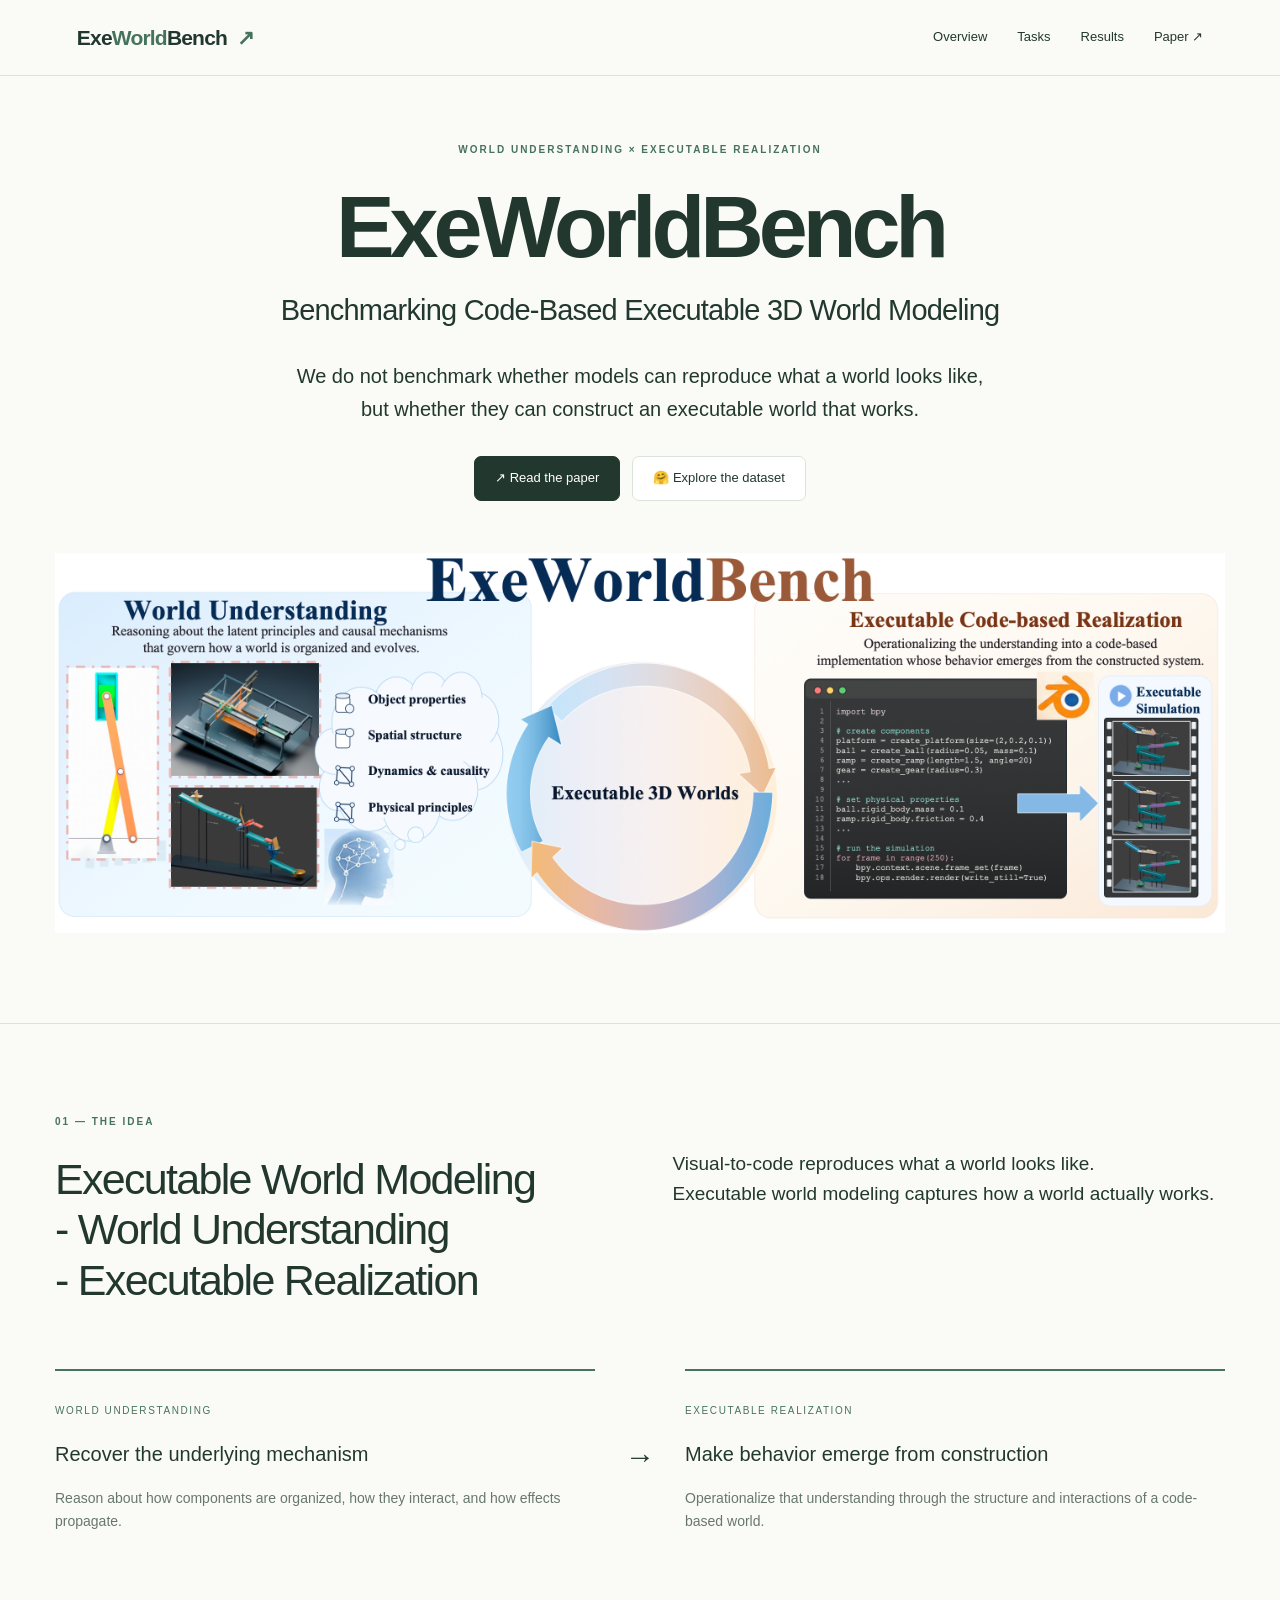
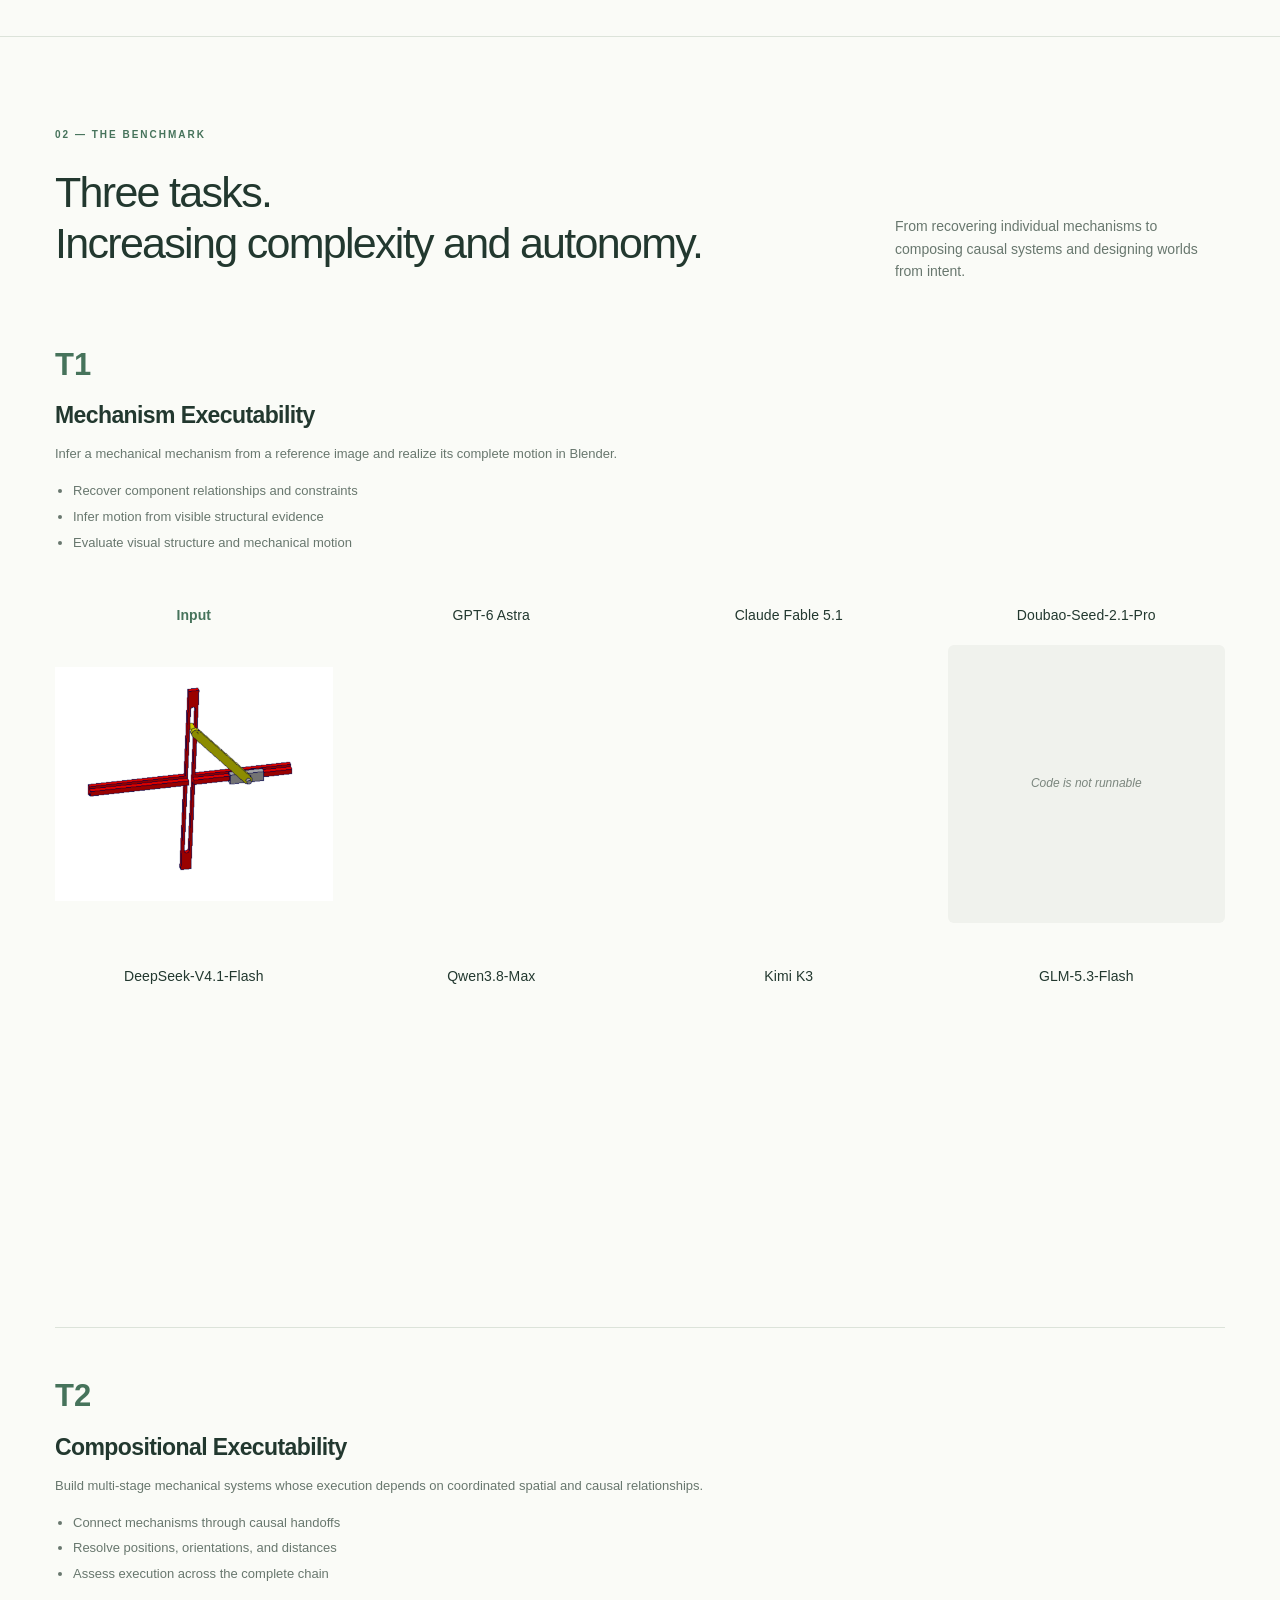
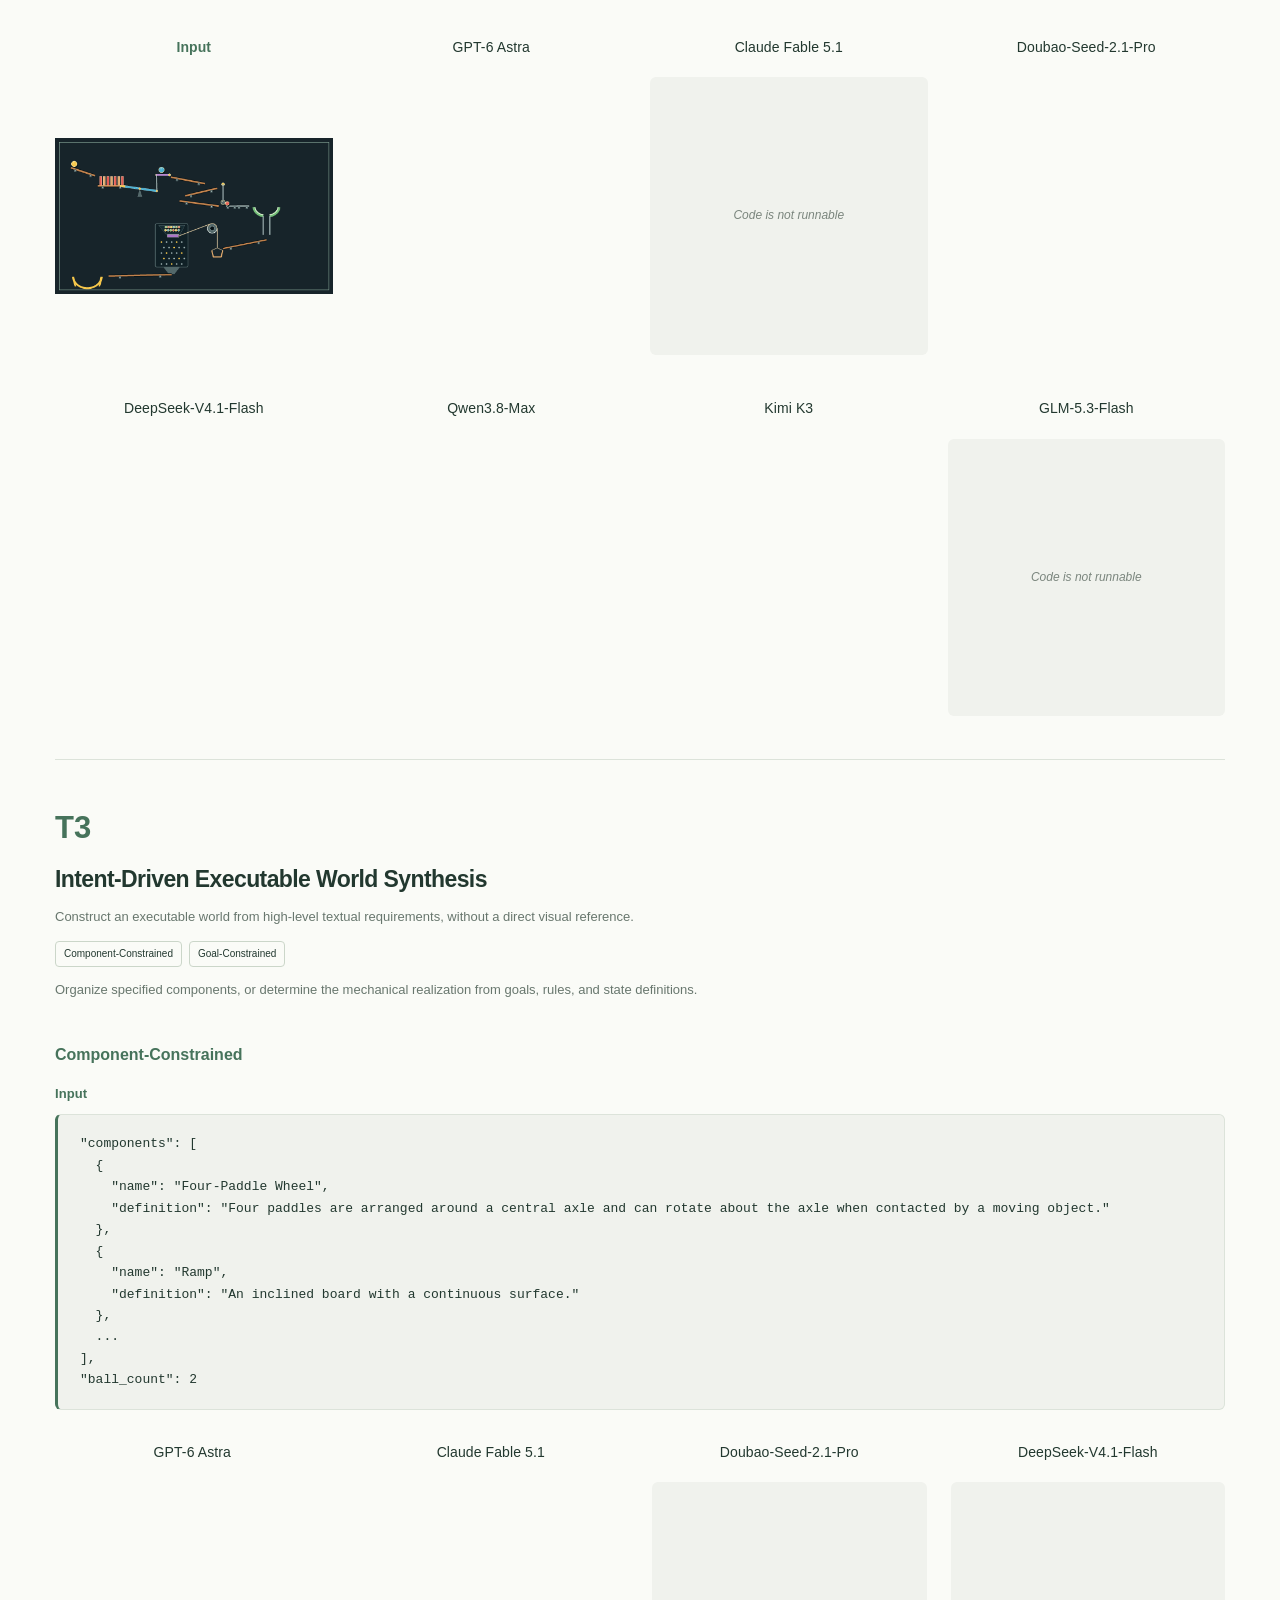
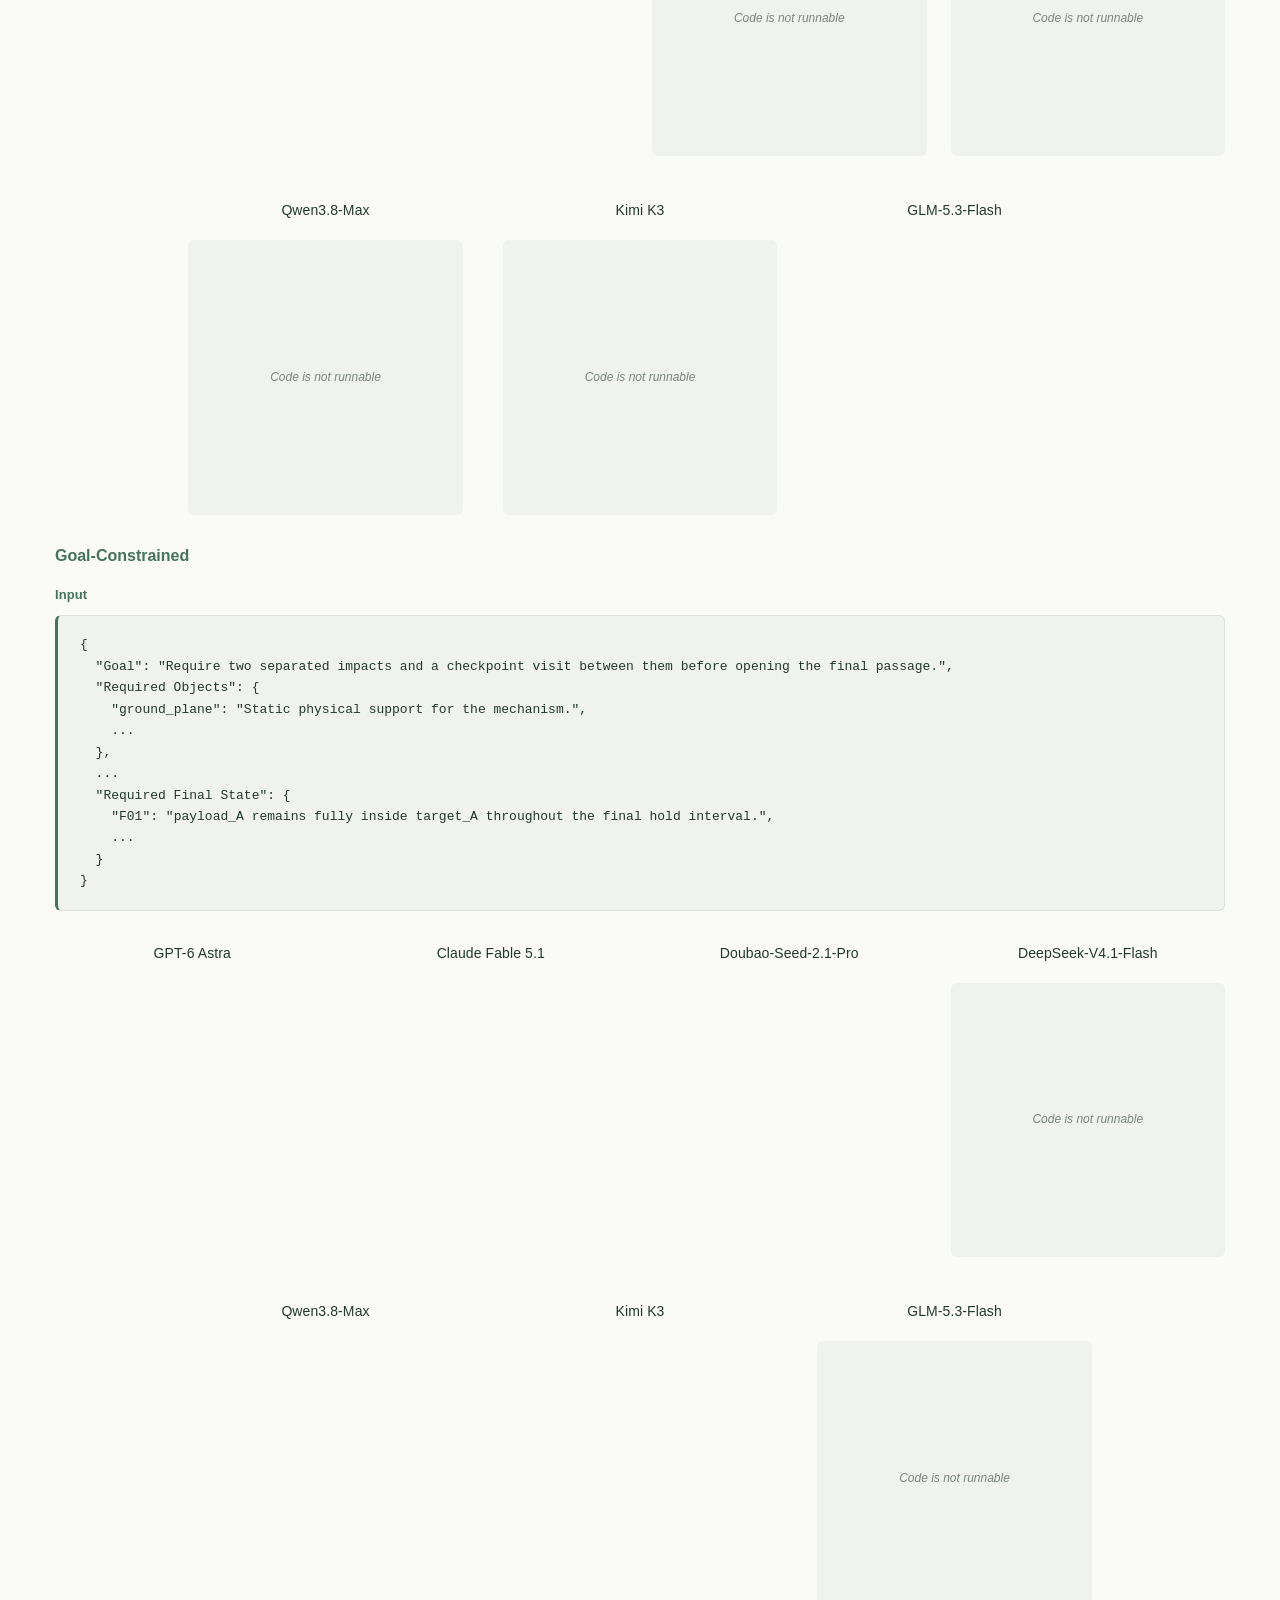
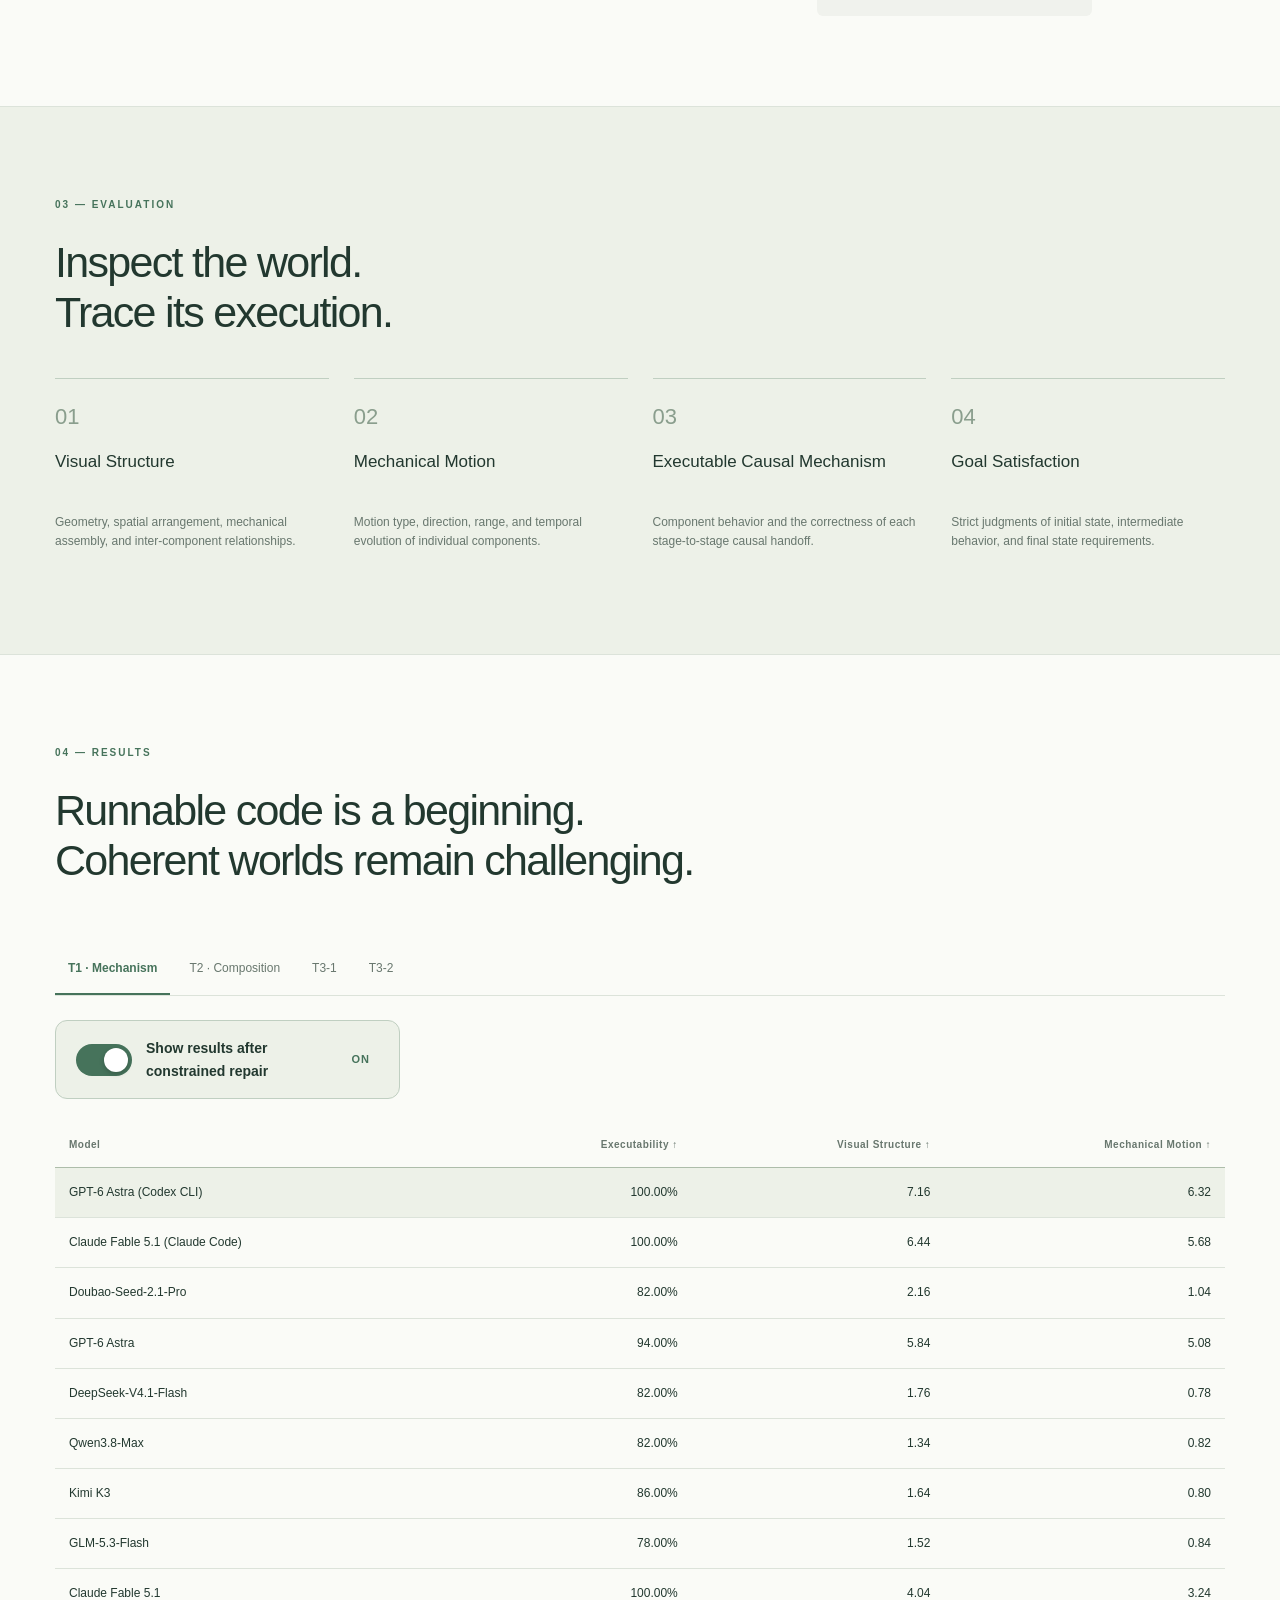
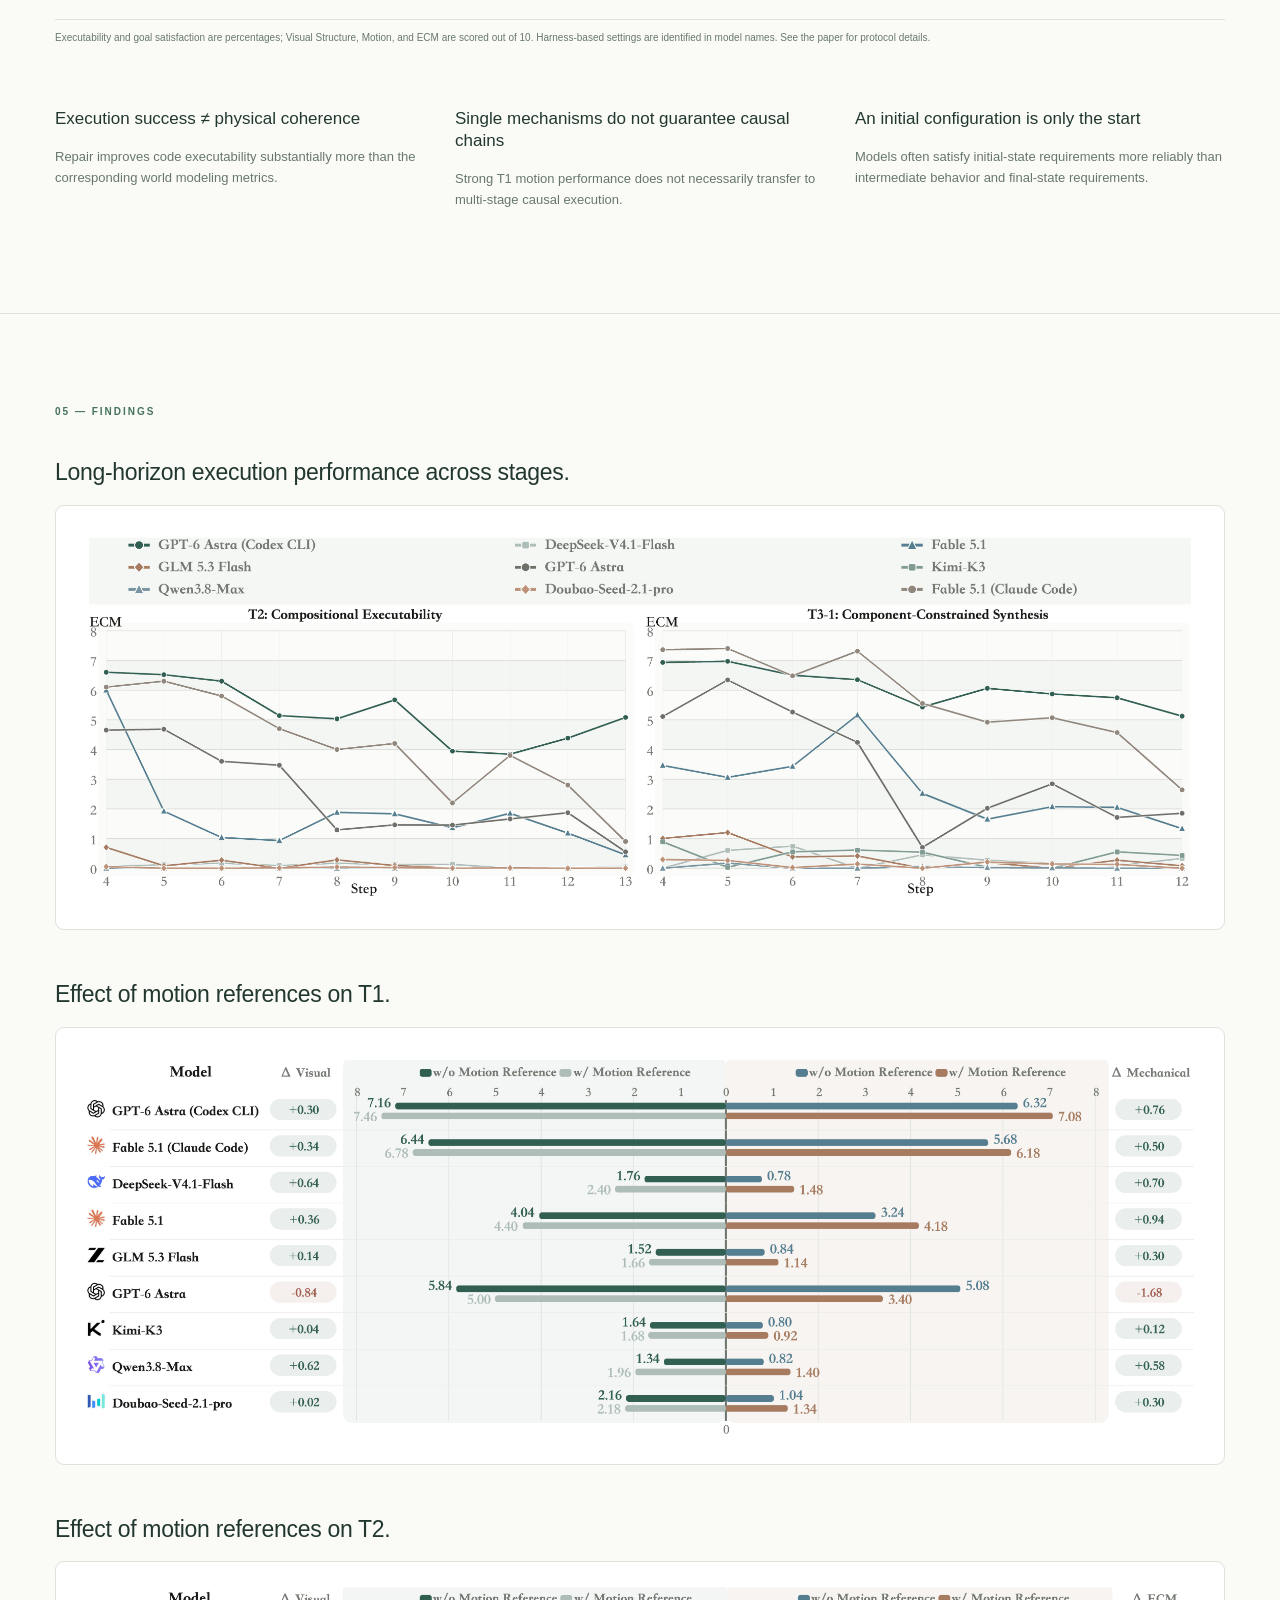
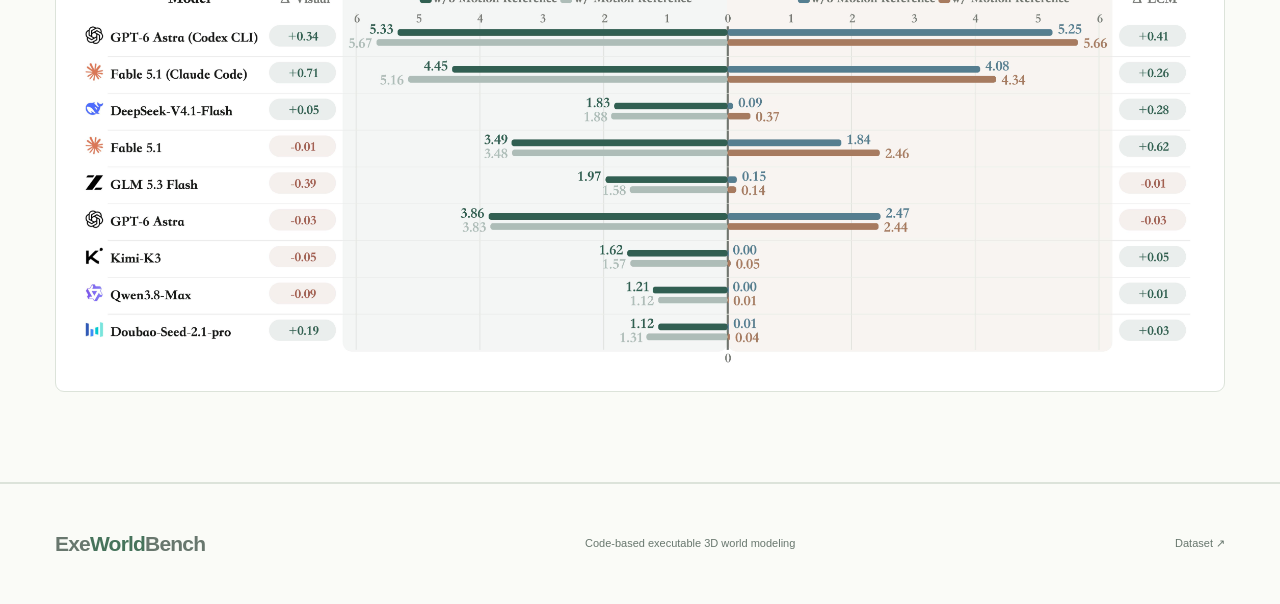
==== commit b0a2af0a: "Link paper entry points to arXiv publication" ====
--- a/web/index.html
+++ b/web/index.html
@@ -1,6 +1,6 @@
 <!doctype html><html lang="en"><head><meta charset="utf-8"><meta name="viewport" content="width=device-width,initial-scale=1"><meta name="description" content="ExeWorldBench evaluates how world understanding is translated into executable code-based 3D construction."><title>ExeWorldBench · Executable 3D World Modeling</title><link rel="stylesheet" href="style.css?v=borderless-media"></head><body>
-<header><a class="brand" href="#">Exe<span>World</span>Bench<span class="brand-dot">↗</span></a><nav aria-label="Main navigation"><a href="#overview">Overview</a><a href="#tasks">Tasks</a><a href="#results">Results</a><a href="assets/paper.pdf">Paper ↗</a></nav></header>
-<main><section class="hero"><div class="eyebrow">WORLD UNDERSTANDING × EXECUTABLE REALIZATION</div><h1>ExeWorldBench</h1><p class="title-sub">Benchmarking Code-Based Executable 3D World Modeling</p><p class="hero-desc">We do not benchmark whether models can reproduce what a world looks like,<br>but whether they can construct an executable world that works.</p><div class="resources"><a class="button primary" href="assets/paper.pdf" target="_blank" rel="noopener">↗ Read the paper</a><a class="button" href="https://huggingface.co/datasets/HelenPeng/ExeWorldBench" target="_blank" rel="noopener">🤗 Explore the dataset</a></div>
+<header><a class="brand" href="#">Exe<span>World</span>Bench<span class="brand-dot">↗</span></a><nav aria-label="Main navigation"><a href="#overview">Overview</a><a href="#tasks">Tasks</a><a href="#results">Results</a><a href="https://arxiv.org/pdf/2610.15166" target="_blank" rel="noopener">Paper ↗</a></nav></header>
+<main><section class="hero"><div class="eyebrow">WORLD UNDERSTANDING × EXECUTABLE REALIZATION</div><h1>ExeWorldBench</h1><p class="title-sub">Benchmarking Code-Based Executable 3D World Modeling</p><p class="hero-desc">We do not benchmark whether models can reproduce what a world looks like,<br>but whether they can construct an executable world that works.</p><div class="resources"><a class="button primary" href="https://arxiv.org/pdf/2610.15166" target="_blank" rel="noopener">↗ Read the paper</a><a class="button" href="https://huggingface.co/datasets/HelenPeng/ExeWorldBench" target="_blank" rel="noopener">🤗 Explore the dataset</a></div>
 <figure class="hero-figure"><img src="main.png" alt="ExeWorldBench overview: world understanding and executable code-based realization of 3D worlds" fetchpriority="high"></figure></section>
 <section id="overview" class="overview"><div class="section-marker">01 — THE IDEA</div><div class="split"><h2>Executable World Modeling<br>- World Understanding<br>- Executable Realization</h2><div><p class="lead">Visual-to-code reproduces what a world looks like.<br>Executable world modeling captures how a world actually works.</p></div></div><div class="concepts"><article><span>WORLD UNDERSTANDING</span><h3>Recover the underlying mechanism</h3><p>Reason about how components are organized, how they interact, and how effects propagate.</p></article><div class="connector" aria-hidden="true">→</div><article><span>EXECUTABLE REALIZATION</span><h3>Make behavior emerge from construction</h3><p>Operationalize that understanding through the structure and interactions of a code-based world.</p></article></div></section>
 <section id="tasks"><div class="section-marker">02 — THE BENCHMARK</div><div class="section-heading"><h2>Three tasks.<br>Increasing complexity and autonomy.</h2><p>From recovering individual mechanisms to composing causal systems and designing worlds from intent.</p></div><div class="task-list"><article class="task"><div class="task-copy"><span class="task-number">T1</span><h3>Mechanism Executability</h3><p>Infer a mechanical mechanism from a reference image and realize its complete motion in Blender.</p><ul><li>Recover component relationships and constraints</li><li>Infer motion from visible structural evidence</li><li>Evaluate visual structure and mechanical motion</li></ul></div><div class="t1-comparison" role="region" aria-label="T1 input and model video comparison"><div class="t1-comparison-row"><div class="comparison-card comparison-input"><h4>Input</h4><div class="comparison-media"><img src="assets/t1-input.png" alt="Reference mechanism with perpendicular red guides and a yellow connecting rod"></div></div><div class="comparison-outputs"><div class="comparison-card"><h4>GPT-6 Astra</h4><div class="comparison-media"><video autoplay loop muted playsinline disablepictureinpicture disableremoteplayback preload="auto" aria-label="GPT-6 Astra mechanism simulation"><source src="assets/t1-videos/gpt6.mp4" type="video/mp4">Your browser does not support video playback.</video></div></div><div class="comparison-card"><h4>Claude Fable 5.1</h4><div class="comparison-media"><video autoplay loop muted playsinline disablepictureinpicture disableremoteplayback preload="auto" aria-label="Claude Fable 5.1 mechanism simulation"><source src="assets/t1-videos/fable5_1.mp4" type="video/mp4">Your browser does not support video playback.</video></div></div><div class="comparison-card"><h4>Doubao-Seed-2.1-Pro</h4><div class="comparison-media comparison-unavailable"><span>Code is not runnable</span></div></div><div class="comparison-card"><h4>DeepSeek-V4.1-Flash</h4><div class="comparison-media"><video autoplay loop muted playsinline disablepictureinpicture disableremoteplayback preload="auto" aria-label="DeepSeek-V4.1-Flash mechanism simulation"><source src="assets/t1-videos/deepseek.mp4" type="video/mp4">Your browser does not support video playback.</video></div></div><div class="comparison-card"><h4>Qwen3.8-Max</h4><div class="comparison-media"><video autoplay loop muted playsinline disablepictureinpicture disableremoteplayback preload="auto" aria-label="Qwen3.8-Max mechanism simulation"><source src="assets/t1-videos/qwen3.8-max.mp4" type="video/mp4">Your browser does not support video playback.</video></div></div><div class="comparison-card"><h4>Kimi K3</h4><div class="comparison-media"><video autoplay loop muted playsinline disablepictureinpicture disableremoteplayback preload="auto" aria-label="Kimi K3 mechanism simulation"><source src="assets/t1-videos/kimi-k3.mp4" type="video/mp4">Your browser does not support video playback.</video></div></div><div class="comparison-card"><h4>GLM-5.3-Flash</h4><div class="comparison-media"><video autoplay loop muted playsinline disablepictureinpicture disableremoteplayback preload="auto" aria-label="GLM-5.3-Flash mechanism simulation"><source src="assets/t1-videos/glm.mp4" type="video/mp4">Your browser does not support video playback.</video></div></div></div></div></div></article><article class="task"><div class="task-copy"><span class="task-number">T2</span><h3>Compositional Executability</h3><p>Build multi-stage mechanical systems whose execution depends on coordinated spatial and causal relationships.</p><ul><li>Connect mechanisms through causal handoffs</li><li>Resolve positions, orientations, and distances</li><li>Assess execution across the complete chain</li></ul></div><div class="t1-comparison" role="region" aria-label="T2 input and model video comparison"><div class="t1-comparison-row"><div class="comparison-card comparison-input"><h4>Input</h4><div class="comparison-media"><img src="assets/t2-input.png" alt="Reference multi-stage mechanical system for T2"></div></div><div class="comparison-outputs"><div class="comparison-card"><h4>GPT-6 Astra</h4><div class="comparison-media"><video autoplay loop muted playsinline disablepictureinpicture disableremoteplayback preload="auto" aria-label="GPT-6 Astra compositional simulation"><source src="assets/t2-videos/gpt6.mp4" type="video/mp4">Your browser does not support video playback.</video></div></div><div class="comparison-card"><h4>Claude Fable 5.1</h4><div class="comparison-media comparison-unavailable"><span>Code is not runnable</span></div></div><div class="comparison-card"><h4>Doubao-Seed-2.1-Pro</h4><div class="comparison-media"><video autoplay loop muted playsinline disablepictureinpicture disableremoteplayback preload="auto" aria-label="Doubao-Seed-2.1-Pro compositional simulation"><source src="assets/t2-videos/seed_2_1.mp4?v=6-8s" type="video/mp4">Your browser does not support video playback.</video></div></div><div class="comparison-card"><h4>DeepSeek-V4.1-Flash</h4><div class="comparison-media"><video autoplay loop muted playsinline disablepictureinpicture disableremoteplayback preload="auto" aria-label="DeepSeek-V4.1-Flash compositional simulation"><source src="assets/t2-videos/deepseek.mp4?v=3-6s" type="video/mp4">Your browser does not support video playback.</video></div></div><div class="comparison-card"><h4>Qwen3.8-Max</h4><div class="comparison-media"><video autoplay loop muted playsinline disablepictureinpicture disableremoteplayback preload="auto" aria-label="Qwen3.8-Max compositional simulation"><source src="assets/t2-videos/qwen3.8-max.mp4?v=0-6s" type="video/mp4">Your browser does not support video playback.</video></div></div><div class="comparison-card"><h4>Kimi K3</h4><div class="comparison-media"><video autoplay loop muted playsinline disablepictureinpicture disableremoteplayback preload="auto" aria-label="Kimi K3 compositional simulation"><source src="assets/t2-videos/kimi-k3.mp4" type="video/mp4">Your browser does not support video playback.</video></div></div><div class="comparison-card"><h4>GLM-5.3-Flash</h4><div class="comparison-media comparison-unavailable"><span>Code is not runnable</span></div></div></div></div></div></article><article class="task"><div class="task-copy"><span class="task-number">T3</span><h3>Intent-Driven Executable World Synthesis</h3><p>Construct an executable world from high-level textual requirements, without a direct visual reference.</p><div class="pills"><span>Component-Constrained</span><span>Goal-Constrained</span></div><p>Organize specified components, or determine the mechanical realization from goals, rules, and state definitions.</p></div><div class="t1-comparison t3-comparison" role="region" aria-label="Component-Constrained input and model video comparison"><h4 class="comparison-section-title">Component-Constrained</h4><div class="t1-comparison-row"><div class="comparison-card comparison-input"><h4>Input</h4><div class="comparison-media comparison-text"><pre>&quot;components&quot;: [
@@ -25,9 +25,9 @@
     &quot;F01&quot;: &quot;payload_A remains fully inside target_A throughout the final hold interval.&quot;,
     ...
   }
-}</pre></div></div><div class="comparison-outputs"><div class="comparison-card"><h4>GPT-6 Astra</h4><div class="comparison-media"><video autoplay loop muted playsinline disablepictureinpicture disableremoteplayback preload="auto" aria-label="GPT-6 Astra goal-constrained world simulation"><source src="assets/t3-2-videos/gpt6.mp4" type="video/mp4">Your browser does not support video playback.</video></div></div><div class="comparison-card"><h4>Claude Fable 5.1</h4><div class="comparison-media"><video autoplay loop muted playsinline disablepictureinpicture disableremoteplayback preload="auto" aria-label="Claude Fable 5.1 goal-constrained world simulation"><source src="assets/t3-2-videos/fable5_1.mp4" type="video/mp4">Your browser does not support video playback.</video></div></div><div class="comparison-card"><h4>Doubao-Seed-2.1-Pro</h4><div class="comparison-media"><video autoplay loop muted playsinline disablepictureinpicture disableremoteplayback preload="auto" aria-label="Doubao-Seed-2.1-Pro goal-constrained world simulation"><source src="assets/t3-2-videos/seed_2_1.mp4" type="video/mp4">Your browser does not support video playback.</video></div></div><div class="comparison-card"><h4>DeepSeek-V4.1-Flash</h4><div class="comparison-media comparison-unavailable"><span>Code is not runnable</span></div></div><div class="comparison-card"><h4>Qwen3.8-Max</h4><div class="comparison-media"><video autoplay loop muted playsinline disablepictureinpicture disableremoteplayback preload="auto" aria-label="Qwen3.8-Max goal-constrained world simulation"><source src="assets/t3-2-videos/qwen3.8-max.mp4" type="video/mp4">Your browser does not support video playback.</video></div></div><div class="comparison-card"><h4>Kimi K3</h4><div class="comparison-media"><video autoplay loop muted playsinline disablepictureinpicture disableremoteplayback preload="auto" aria-label="Kimi K3 goal-constrained world simulation"><source src="assets/t3-2-videos/kimi-k3.mp4" type="video/mp4">Your browser does not support video playback.</video></div></div><div class="comparison-card"><h4>GLM-5.3-Flash</h4><div class="comparison-media comparison-unavailable"><span>Code is not runnable</span></div></div></div></div></div></article></div></section>
+}</pre></div></div><div class="comparison-outputs"><div class="comparison-card"><h4>GPT-6 Astra</h4><div class="comparison-media"><video autoplay loop muted playsinline disablepictureinpicture disableremoteplayback preload="auto" aria-label="GPT-6 Astra goal-constrained world simulation"><source src="assets/t3-2-videos/gpt6.mp4?v=0-15s" type="video/mp4">Your browser does not support video playback.</video></div></div><div class="comparison-card"><h4>Claude Fable 5.1</h4><div class="comparison-media"><video autoplay loop muted playsinline disablepictureinpicture disableremoteplayback preload="auto" aria-label="Claude Fable 5.1 goal-constrained world simulation"><source src="assets/t3-2-videos/fable5_1.mp4?v=0-11s" type="video/mp4">Your browser does not support video playback.</video></div></div><div class="comparison-card"><h4>Doubao-Seed-2.1-Pro</h4><div class="comparison-media"><video autoplay loop muted playsinline disablepictureinpicture disableremoteplayback preload="auto" aria-label="Doubao-Seed-2.1-Pro goal-constrained world simulation"><source src="assets/t3-2-videos/seed_2_1.mp4" type="video/mp4">Your browser does not support video playback.</video></div></div><div class="comparison-card"><h4>DeepSeek-V4.1-Flash</h4><div class="comparison-media comparison-unavailable"><span>Code is not runnable</span></div></div><div class="comparison-card"><h4>Qwen3.8-Max</h4><div class="comparison-media"><video autoplay loop muted playsinline disablepictureinpicture disableremoteplayback preload="auto" aria-label="Qwen3.8-Max goal-constrained world simulation"><source src="assets/t3-2-videos/qwen3.8-max.mp4" type="video/mp4">Your browser does not support video playback.</video></div></div><div class="comparison-card"><h4>Kimi K3</h4><div class="comparison-media"><video autoplay loop muted playsinline disablepictureinpicture disableremoteplayback preload="auto" aria-label="Kimi K3 goal-constrained world simulation"><source src="assets/t3-2-videos/kimi-k3.mp4?v=0-9s" type="video/mp4">Your browser does not support video playback.</video></div></div><div class="comparison-card"><h4>GLM-5.3-Flash</h4><div class="comparison-media comparison-unavailable"><span>Code is not runnable</span></div></div></div></div></div></article></div></section>
 <section class="evaluation"><div class="section-marker">03 — EVALUATION</div><h2>Inspect the world.<br>Trace its execution.</h2><div class="metric-grid"><article><span>01</span><h3>Visual Structure</h3><p>Geometry, spatial arrangement, mechanical assembly, and inter-component relationships.</p></article><article><span>02</span><h3>Mechanical Motion</h3><p>Motion type, direction, range, and temporal evolution of individual components.</p></article><article><span>03</span><h3>Executable Causal Mechanism</h3><p>Component behavior and the correctness of each stage-to-stage causal handoff.</p></article><article><span>04</span><h3>Goal Satisfaction</h3><p>Strict judgments of initial state, intermediate behavior, and final state requirements.</p></article></div></section>
-<section id="results"><div class="section-marker">04 — RESULTS</div><div class="section-heading"><h2>Runnable code is a beginning.<br>Coherent worlds remain challenging.</h2></div><div class="tabs" role="tablist" aria-label="Result task"><button role="tab" aria-selected="true" data-task="0">T1 · Mechanism</button><button role="tab" aria-selected="false" data-task="1">T2 · Composition</button><button role="tab" aria-selected="false" data-task="2">T3-1</button><button role="tab" aria-selected="false" data-task="3">T3-2</button></div><label class="repair"><input id="repair" type="checkbox" role="switch" checked><span class="repair-track" aria-hidden="true"></span><span class="repair-copy">Show results after constrained repair</span><span class="repair-state" aria-hidden="true"><span class="repair-on">ON</span><span class="repair-off">OFF</span></span></label><div class="table-wrap"><table><thead id="table-head"></thead><tbody id="table-body"></tbody></table></div><p class="table-note">Executability and goal satisfaction are percentages; Visual Structure, Motion, and ECM are scored out of 10. Harness-based settings are identified in model names. See the paper for protocol details.</p><div class="findings"><article><h3>Execution success ≠ physical coherence</h3><p>Repair improves code executability substantially more than the corresponding world modeling metrics.</p></article><article><h3>Single mechanisms do not guarantee causal chains</h3><p>Strong T1 motion performance does not necessarily transfer to multi-stage causal execution.</p></article><article><h3>An initial configuration is only the start</h3><p>Models often satisfy initial-state requirements more reliably than intermediate behavior and final-state requirements.</p></article></div></section>
+<section id="results"><div class="section-marker">04 — RESULTS</div><div class="section-heading"><h2>Runnable code is a beginning.<br>Coherent worlds remain challenging.</h2></div><div class="tabs" role="tablist" aria-label="Result task"><button role="tab" aria-selected="true" data-task="0">T1 · Mechanism</button><button role="tab" aria-selected="false" data-task="1">T2 · Composition</button><button role="tab" aria-selected="false" data-task="2">T3-1</button><button role="tab" aria-selected="false" data-task="3">T3-2</button></div><label class="repair"><input id="repair" type="checkbox" role="switch" checked><span class="repair-track" aria-hidden="true"></span><span class="repair-copy">Show results after constrained repair</span><span class="repair-state" aria-hidden="true"><span class="repair-on">ON</span><span class="repair-off">OFF</span></span></label><div class="table-wrap"><table><thead id="table-head"></thead><tbody id="table-body"></tbody></table></div><p class="table-note">Executability and goal satisfaction are percentages; Visual Structure, Motion, and ECM are scored out of 10. Harness-based settings are identified in model names. See <a href="https://arxiv.org/pdf/2610.15166" target="_blank" rel="noopener">the paper</a> for protocol details.</p><div class="findings"><article><h3>Execution success ≠ physical coherence</h3><p>Repair improves code executability substantially more than the corresponding world modeling metrics.</p></article><article><h3>Single mechanisms do not guarantee causal chains</h3><p>Strong T1 motion performance does not necessarily transfer to multi-stage causal execution.</p></article><article><h3>An initial configuration is only the start</h3><p>Models often satisfy initial-state requirements more reliably than intermediate behavior and final-state requirements.</p></article></div></section>
 <section class="construction findings-figures"><div class="section-marker">05 — FINDINGS</div><article class="finding-figure"><h3>Long-horizon execution performance across stages.</h3><figure><a href="assets/5-1.png" target="_blank" rel="noopener"><img src="assets/5-1.png" alt="Long-horizon execution performance across stages." loading="lazy"></a></figure></article><article class="finding-figure"><h3>Effect of motion references on T1.</h3><figure><a href="assets/5-2.png" target="_blank" rel="noopener"><img src="assets/5-2.png" alt="Effect of motion references on T1." loading="lazy"></a></figure></article><article class="finding-figure"><h3>Effect of motion references on T2.</h3><figure><a href="assets/5-3.png" target="_blank" rel="noopener"><img src="assets/5-3.png" alt="Effect of motion references on T2." loading="lazy"></a></figure></article></section>
 
 <footer><a class="brand" href="#">Exe<span>World</span>Bench</a><p>Code-based executable 3D world modeling</p><a href="https://huggingface.co/datasets/HelenPeng/ExeWorldBench">Dataset ↗</a></footer></main><script src="app.js"></script></body></html>
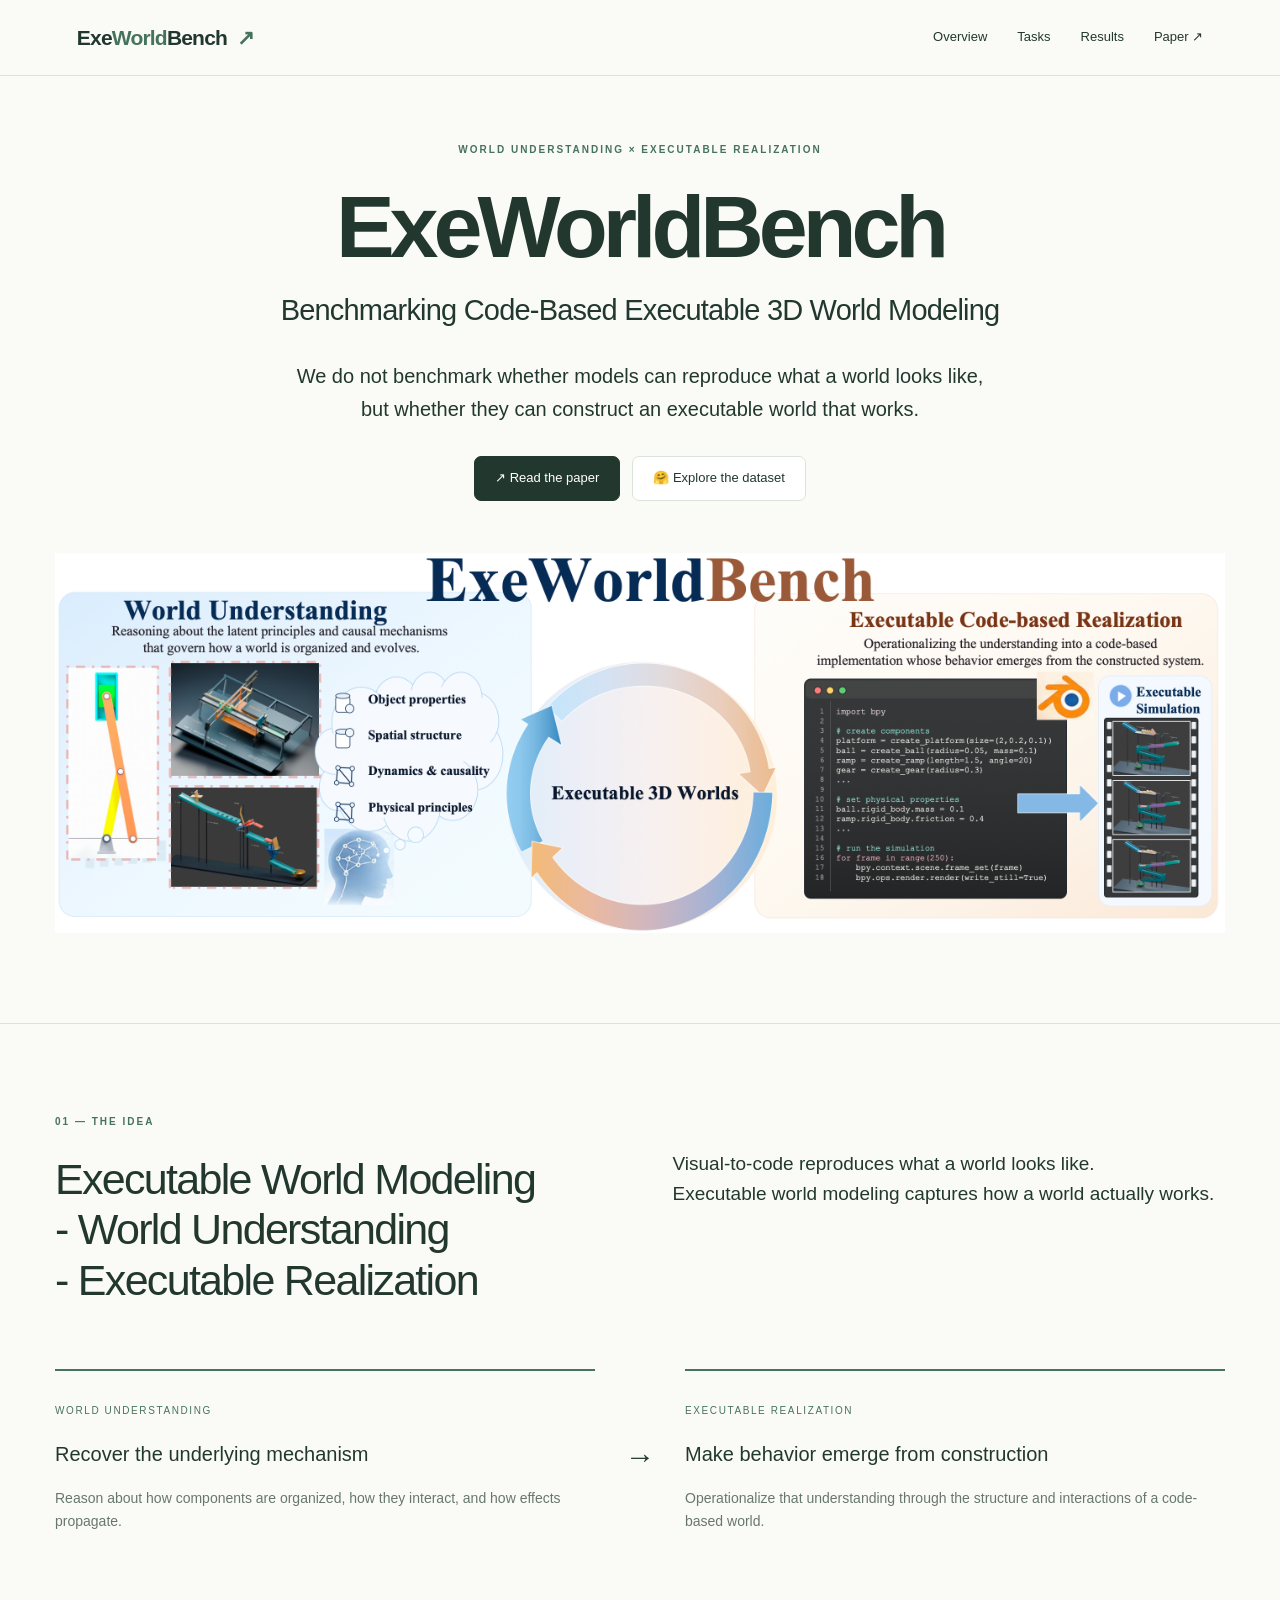
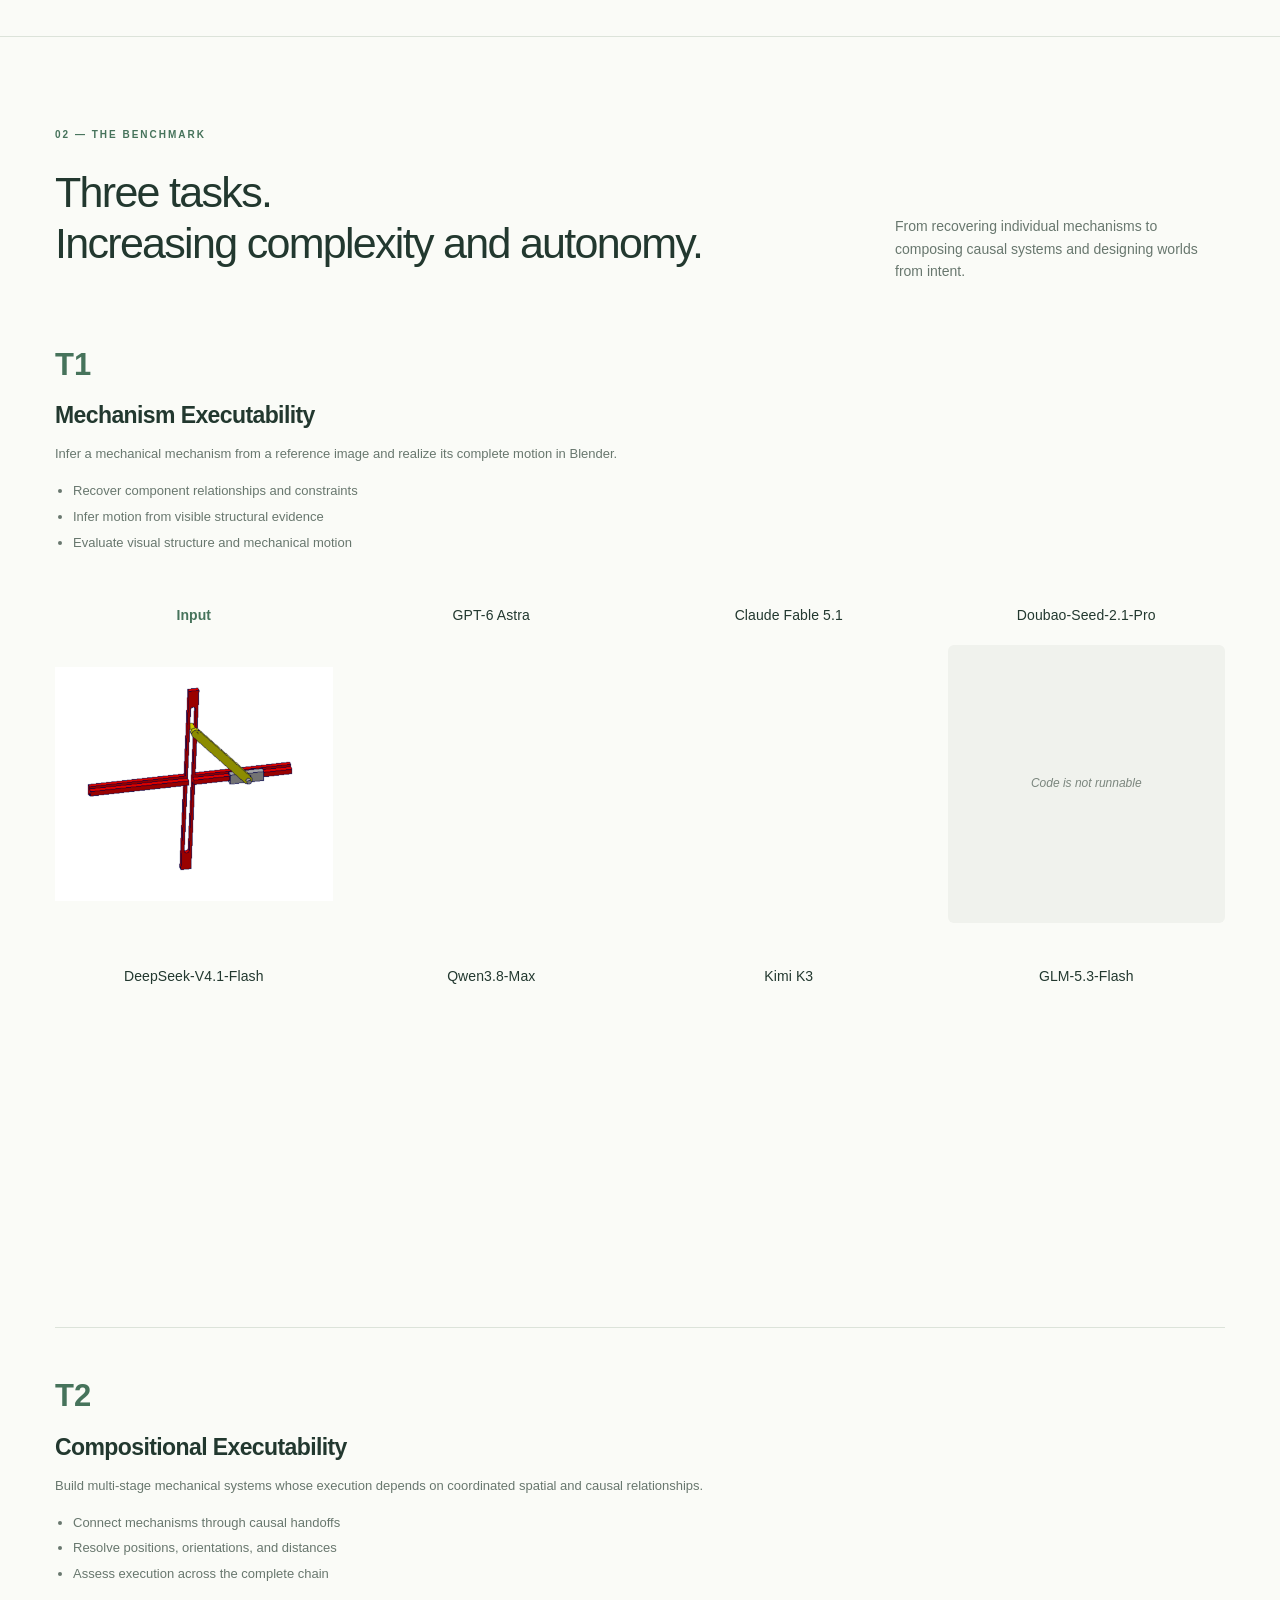
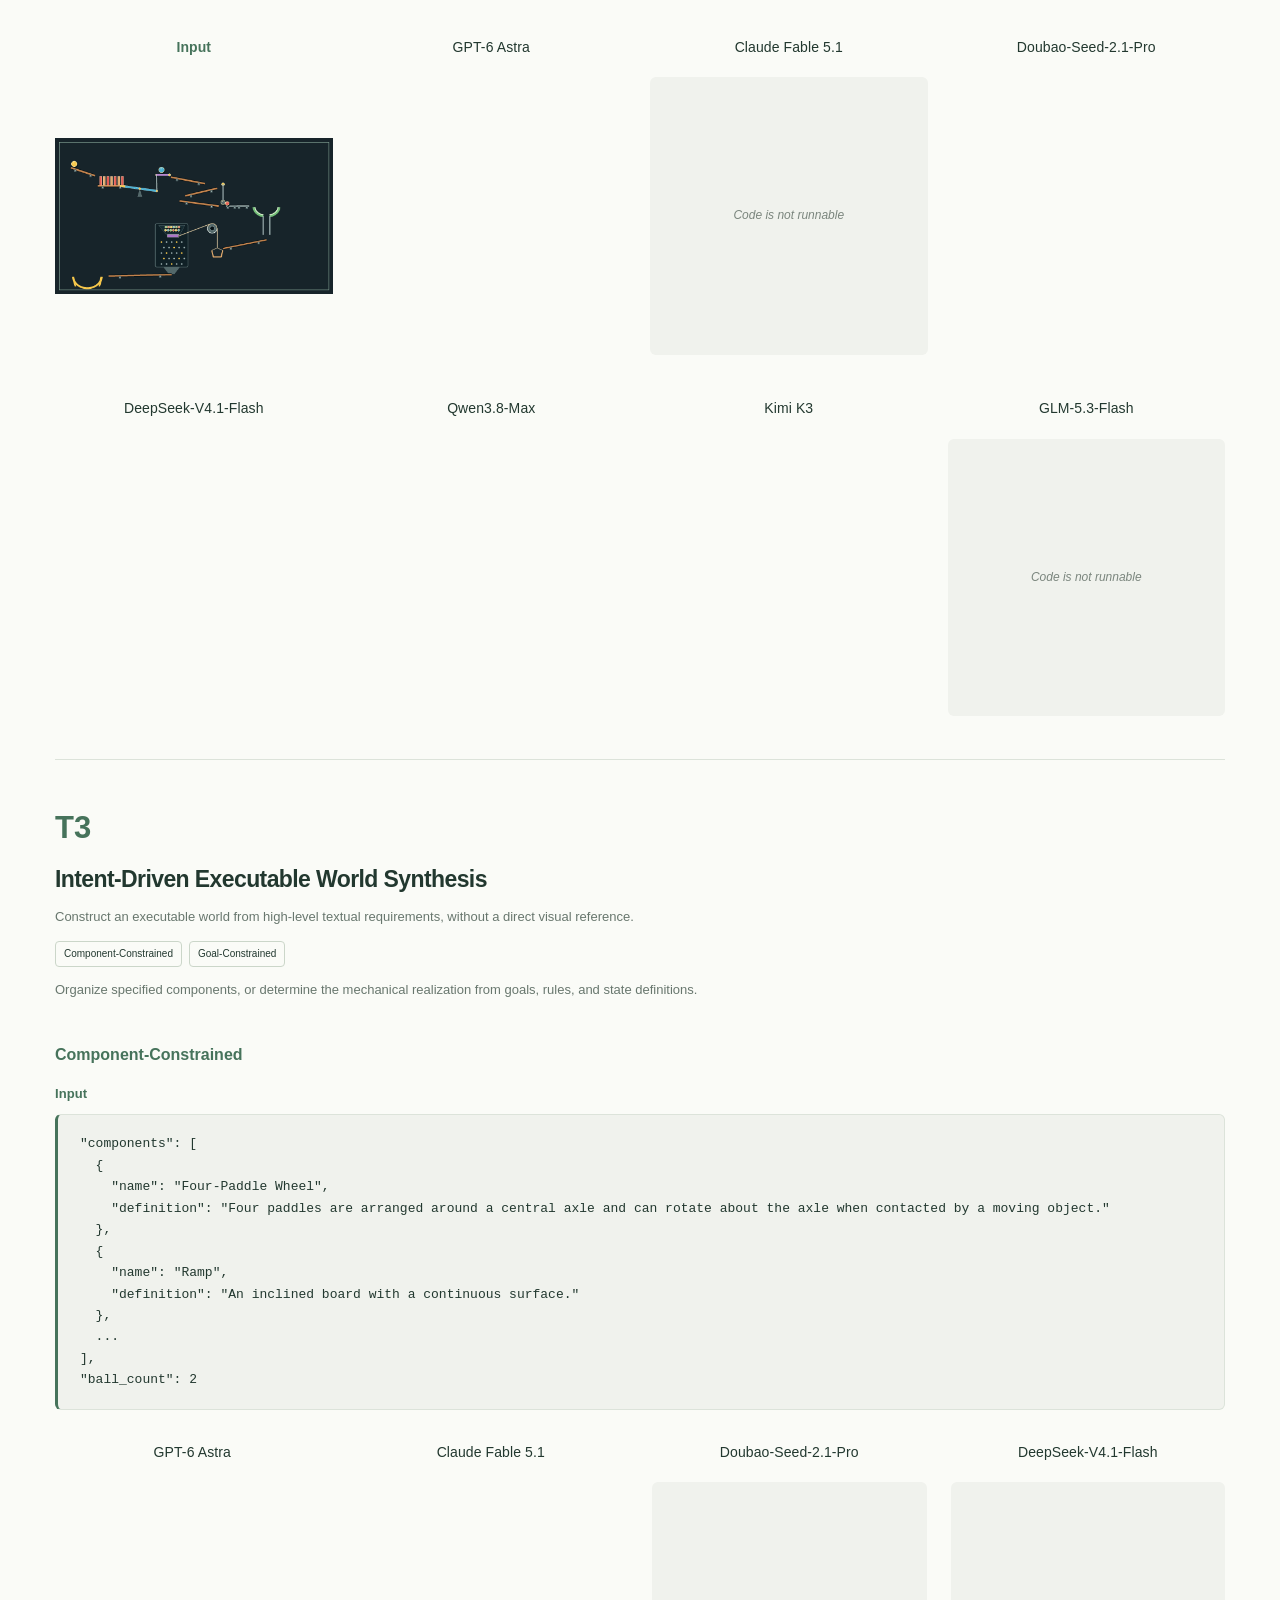
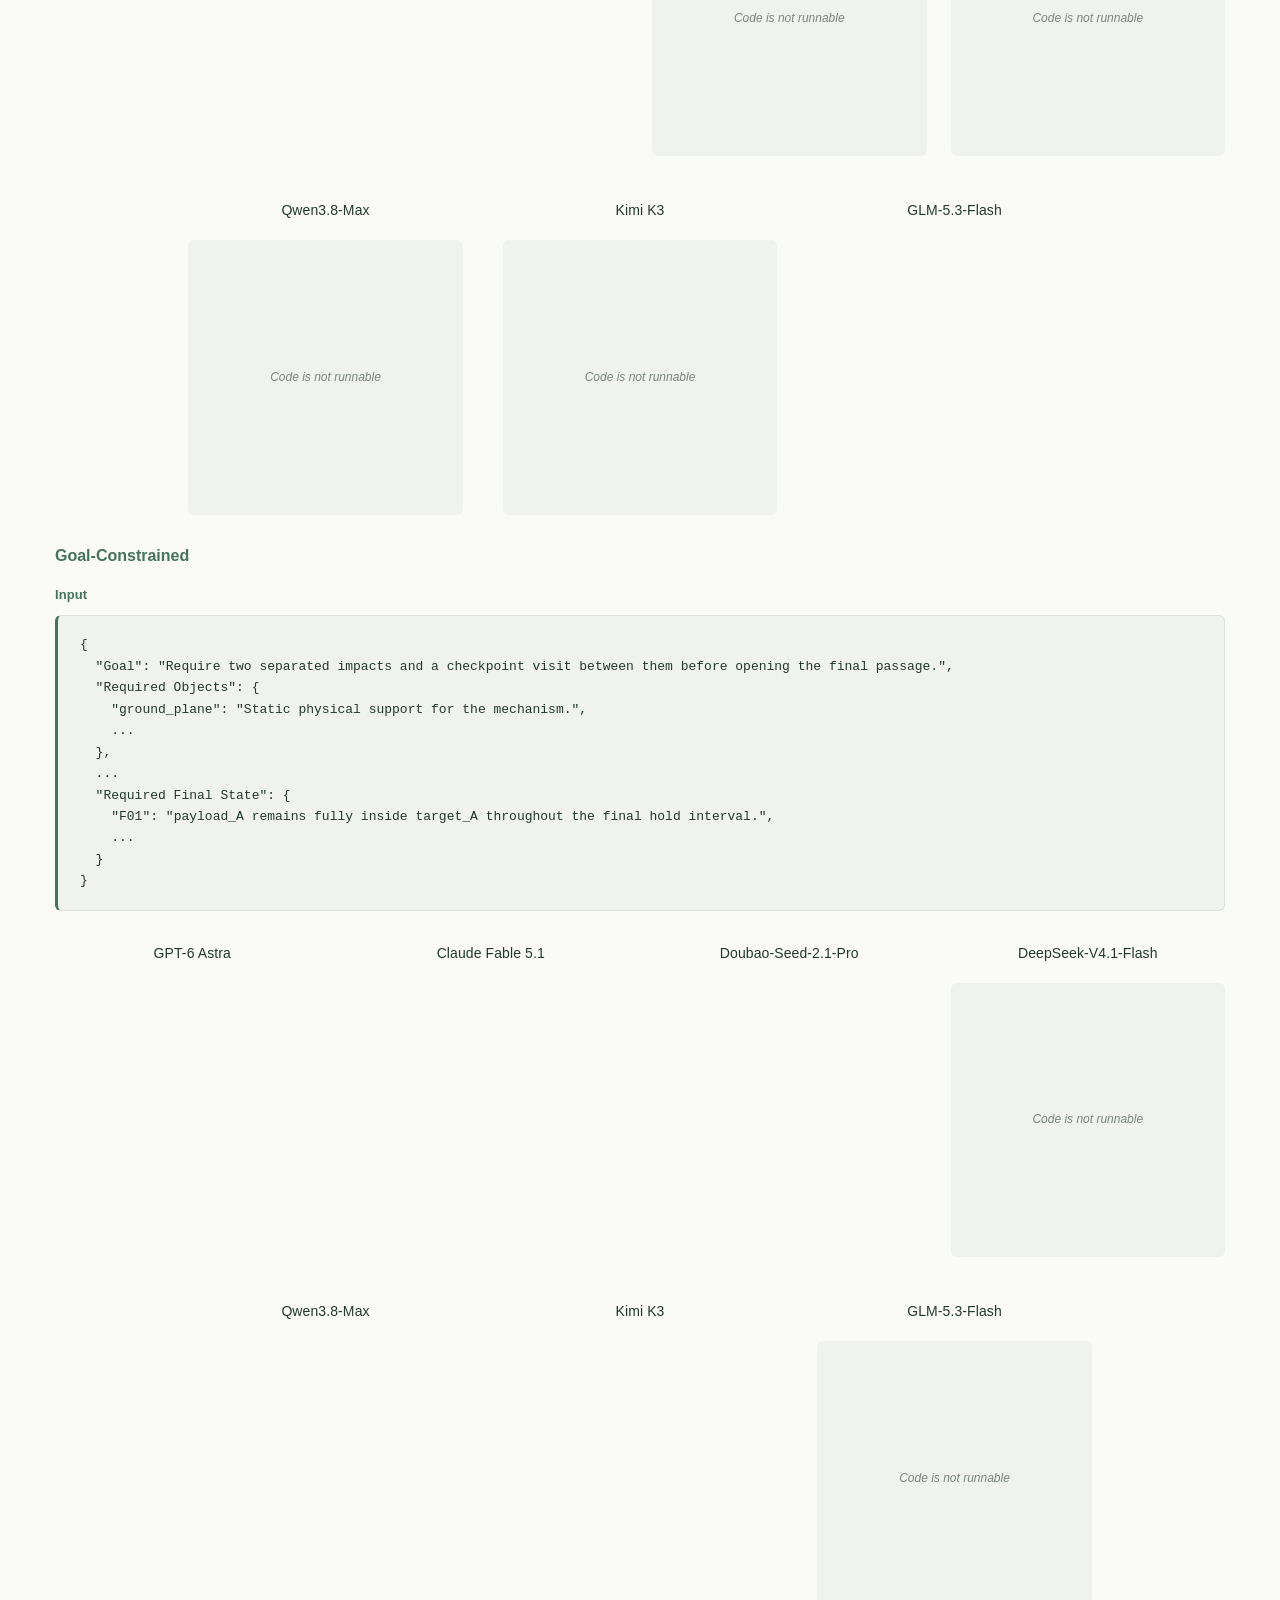
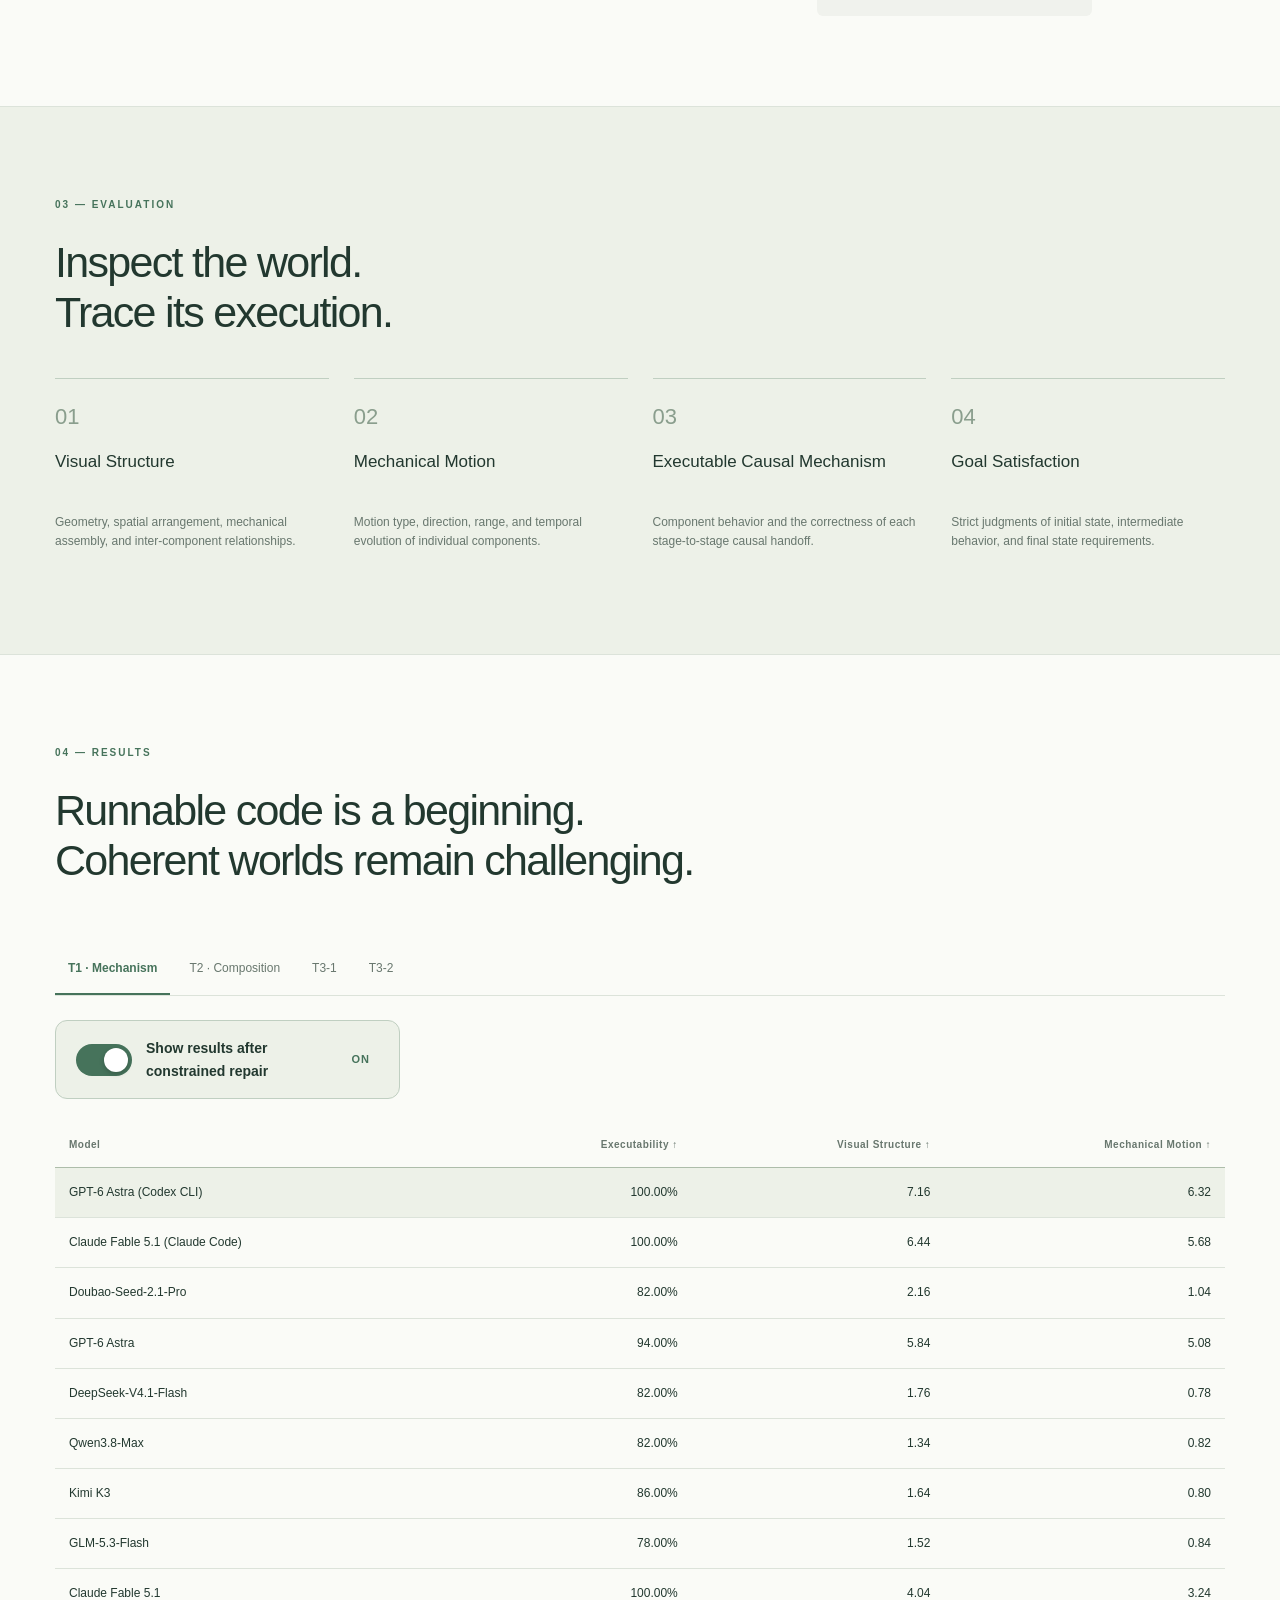
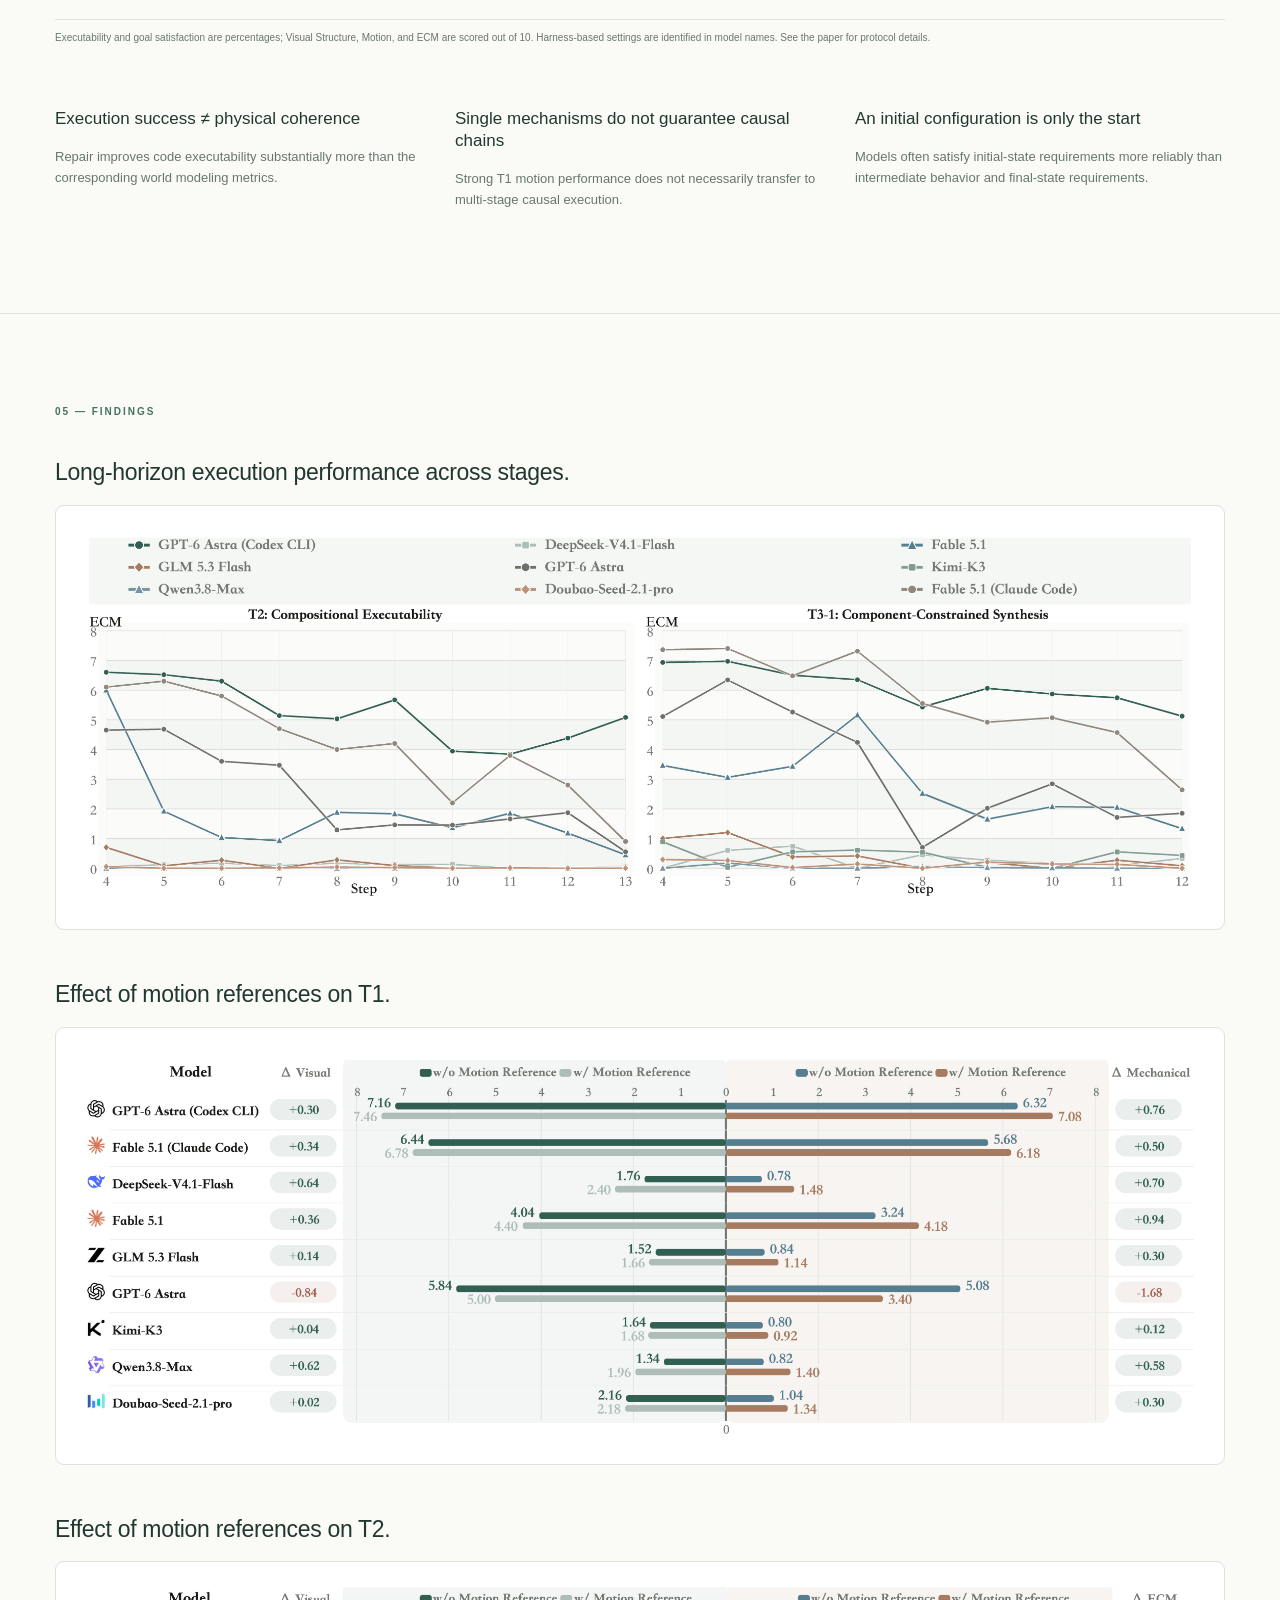
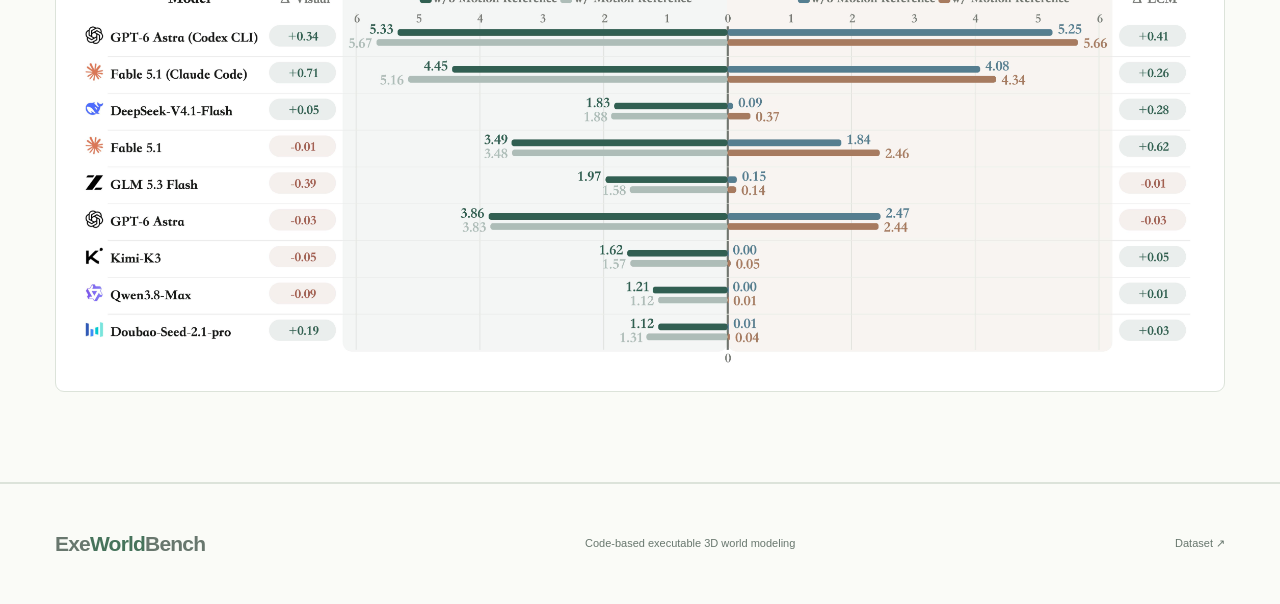
==== commit 15de3894: "Keep results paper note as plain text" ====
--- a/web/index.html
+++ b/web/index.html
@@ -27,7 +27,7 @@
   }
 }</pre></div></div><div class="comparison-outputs"><div class="comparison-card"><h4>GPT-6 Astra</h4><div class="comparison-media"><video autoplay loop muted playsinline disablepictureinpicture disableremoteplayback preload="auto" aria-label="GPT-6 Astra goal-constrained world simulation"><source src="assets/t3-2-videos/gpt6.mp4?v=0-15s" type="video/mp4">Your browser does not support video playback.</video></div></div><div class="comparison-card"><h4>Claude Fable 5.1</h4><div class="comparison-media"><video autoplay loop muted playsinline disablepictureinpicture disableremoteplayback preload="auto" aria-label="Claude Fable 5.1 goal-constrained world simulation"><source src="assets/t3-2-videos/fable5_1.mp4?v=0-11s" type="video/mp4">Your browser does not support video playback.</video></div></div><div class="comparison-card"><h4>Doubao-Seed-2.1-Pro</h4><div class="comparison-media"><video autoplay loop muted playsinline disablepictureinpicture disableremoteplayback preload="auto" aria-label="Doubao-Seed-2.1-Pro goal-constrained world simulation"><source src="assets/t3-2-videos/seed_2_1.mp4" type="video/mp4">Your browser does not support video playback.</video></div></div><div class="comparison-card"><h4>DeepSeek-V4.1-Flash</h4><div class="comparison-media comparison-unavailable"><span>Code is not runnable</span></div></div><div class="comparison-card"><h4>Qwen3.8-Max</h4><div class="comparison-media"><video autoplay loop muted playsinline disablepictureinpicture disableremoteplayback preload="auto" aria-label="Qwen3.8-Max goal-constrained world simulation"><source src="assets/t3-2-videos/qwen3.8-max.mp4" type="video/mp4">Your browser does not support video playback.</video></div></div><div class="comparison-card"><h4>Kimi K3</h4><div class="comparison-media"><video autoplay loop muted playsinline disablepictureinpicture disableremoteplayback preload="auto" aria-label="Kimi K3 goal-constrained world simulation"><source src="assets/t3-2-videos/kimi-k3.mp4?v=0-9s" type="video/mp4">Your browser does not support video playback.</video></div></div><div class="comparison-card"><h4>GLM-5.3-Flash</h4><div class="comparison-media comparison-unavailable"><span>Code is not runnable</span></div></div></div></div></div></article></div></section>
 <section class="evaluation"><div class="section-marker">03 — EVALUATION</div><h2>Inspect the world.<br>Trace its execution.</h2><div class="metric-grid"><article><span>01</span><h3>Visual Structure</h3><p>Geometry, spatial arrangement, mechanical assembly, and inter-component relationships.</p></article><article><span>02</span><h3>Mechanical Motion</h3><p>Motion type, direction, range, and temporal evolution of individual components.</p></article><article><span>03</span><h3>Executable Causal Mechanism</h3><p>Component behavior and the correctness of each stage-to-stage causal handoff.</p></article><article><span>04</span><h3>Goal Satisfaction</h3><p>Strict judgments of initial state, intermediate behavior, and final state requirements.</p></article></div></section>
-<section id="results"><div class="section-marker">04 — RESULTS</div><div class="section-heading"><h2>Runnable code is a beginning.<br>Coherent worlds remain challenging.</h2></div><div class="tabs" role="tablist" aria-label="Result task"><button role="tab" aria-selected="true" data-task="0">T1 · Mechanism</button><button role="tab" aria-selected="false" data-task="1">T2 · Composition</button><button role="tab" aria-selected="false" data-task="2">T3-1</button><button role="tab" aria-selected="false" data-task="3">T3-2</button></div><label class="repair"><input id="repair" type="checkbox" role="switch" checked><span class="repair-track" aria-hidden="true"></span><span class="repair-copy">Show results after constrained repair</span><span class="repair-state" aria-hidden="true"><span class="repair-on">ON</span><span class="repair-off">OFF</span></span></label><div class="table-wrap"><table><thead id="table-head"></thead><tbody id="table-body"></tbody></table></div><p class="table-note">Executability and goal satisfaction are percentages; Visual Structure, Motion, and ECM are scored out of 10. Harness-based settings are identified in model names. See <a href="https://arxiv.org/pdf/2610.15166" target="_blank" rel="noopener">the paper</a> for protocol details.</p><div class="findings"><article><h3>Execution success ≠ physical coherence</h3><p>Repair improves code executability substantially more than the corresponding world modeling metrics.</p></article><article><h3>Single mechanisms do not guarantee causal chains</h3><p>Strong T1 motion performance does not necessarily transfer to multi-stage causal execution.</p></article><article><h3>An initial configuration is only the start</h3><p>Models often satisfy initial-state requirements more reliably than intermediate behavior and final-state requirements.</p></article></div></section>
+<section id="results"><div class="section-marker">04 — RESULTS</div><div class="section-heading"><h2>Runnable code is a beginning.<br>Coherent worlds remain challenging.</h2></div><div class="tabs" role="tablist" aria-label="Result task"><button role="tab" aria-selected="true" data-task="0">T1 · Mechanism</button><button role="tab" aria-selected="false" data-task="1">T2 · Composition</button><button role="tab" aria-selected="false" data-task="2">T3-1</button><button role="tab" aria-selected="false" data-task="3">T3-2</button></div><label class="repair"><input id="repair" type="checkbox" role="switch" checked><span class="repair-track" aria-hidden="true"></span><span class="repair-copy">Show results after constrained repair</span><span class="repair-state" aria-hidden="true"><span class="repair-on">ON</span><span class="repair-off">OFF</span></span></label><div class="table-wrap"><table><thead id="table-head"></thead><tbody id="table-body"></tbody></table></div><p class="table-note">Executability and goal satisfaction are percentages; Visual Structure, Motion, and ECM are scored out of 10. Harness-based settings are identified in model names. See the paper for protocol details.</p><div class="findings"><article><h3>Execution success ≠ physical coherence</h3><p>Repair improves code executability substantially more than the corresponding world modeling metrics.</p></article><article><h3>Single mechanisms do not guarantee causal chains</h3><p>Strong T1 motion performance does not necessarily transfer to multi-stage causal execution.</p></article><article><h3>An initial configuration is only the start</h3><p>Models often satisfy initial-state requirements more reliably than intermediate behavior and final-state requirements.</p></article></div></section>
 <section class="construction findings-figures"><div class="section-marker">05 — FINDINGS</div><article class="finding-figure"><h3>Long-horizon execution performance across stages.</h3><figure><a href="assets/5-1.png" target="_blank" rel="noopener"><img src="assets/5-1.png" alt="Long-horizon execution performance across stages." loading="lazy"></a></figure></article><article class="finding-figure"><h3>Effect of motion references on T1.</h3><figure><a href="assets/5-2.png" target="_blank" rel="noopener"><img src="assets/5-2.png" alt="Effect of motion references on T1." loading="lazy"></a></figure></article><article class="finding-figure"><h3>Effect of motion references on T2.</h3><figure><a href="assets/5-3.png" target="_blank" rel="noopener"><img src="assets/5-3.png" alt="Effect of motion references on T2." loading="lazy"></a></figure></article></section>
 
 <footer><a class="brand" href="#">Exe<span>World</span>Bench</a><p>Code-based executable 3D world modeling</p><a href="https://huggingface.co/datasets/HelenPeng/ExeWorldBench">Dataset ↗</a></footer></main><script src="app.js"></script></body></html>
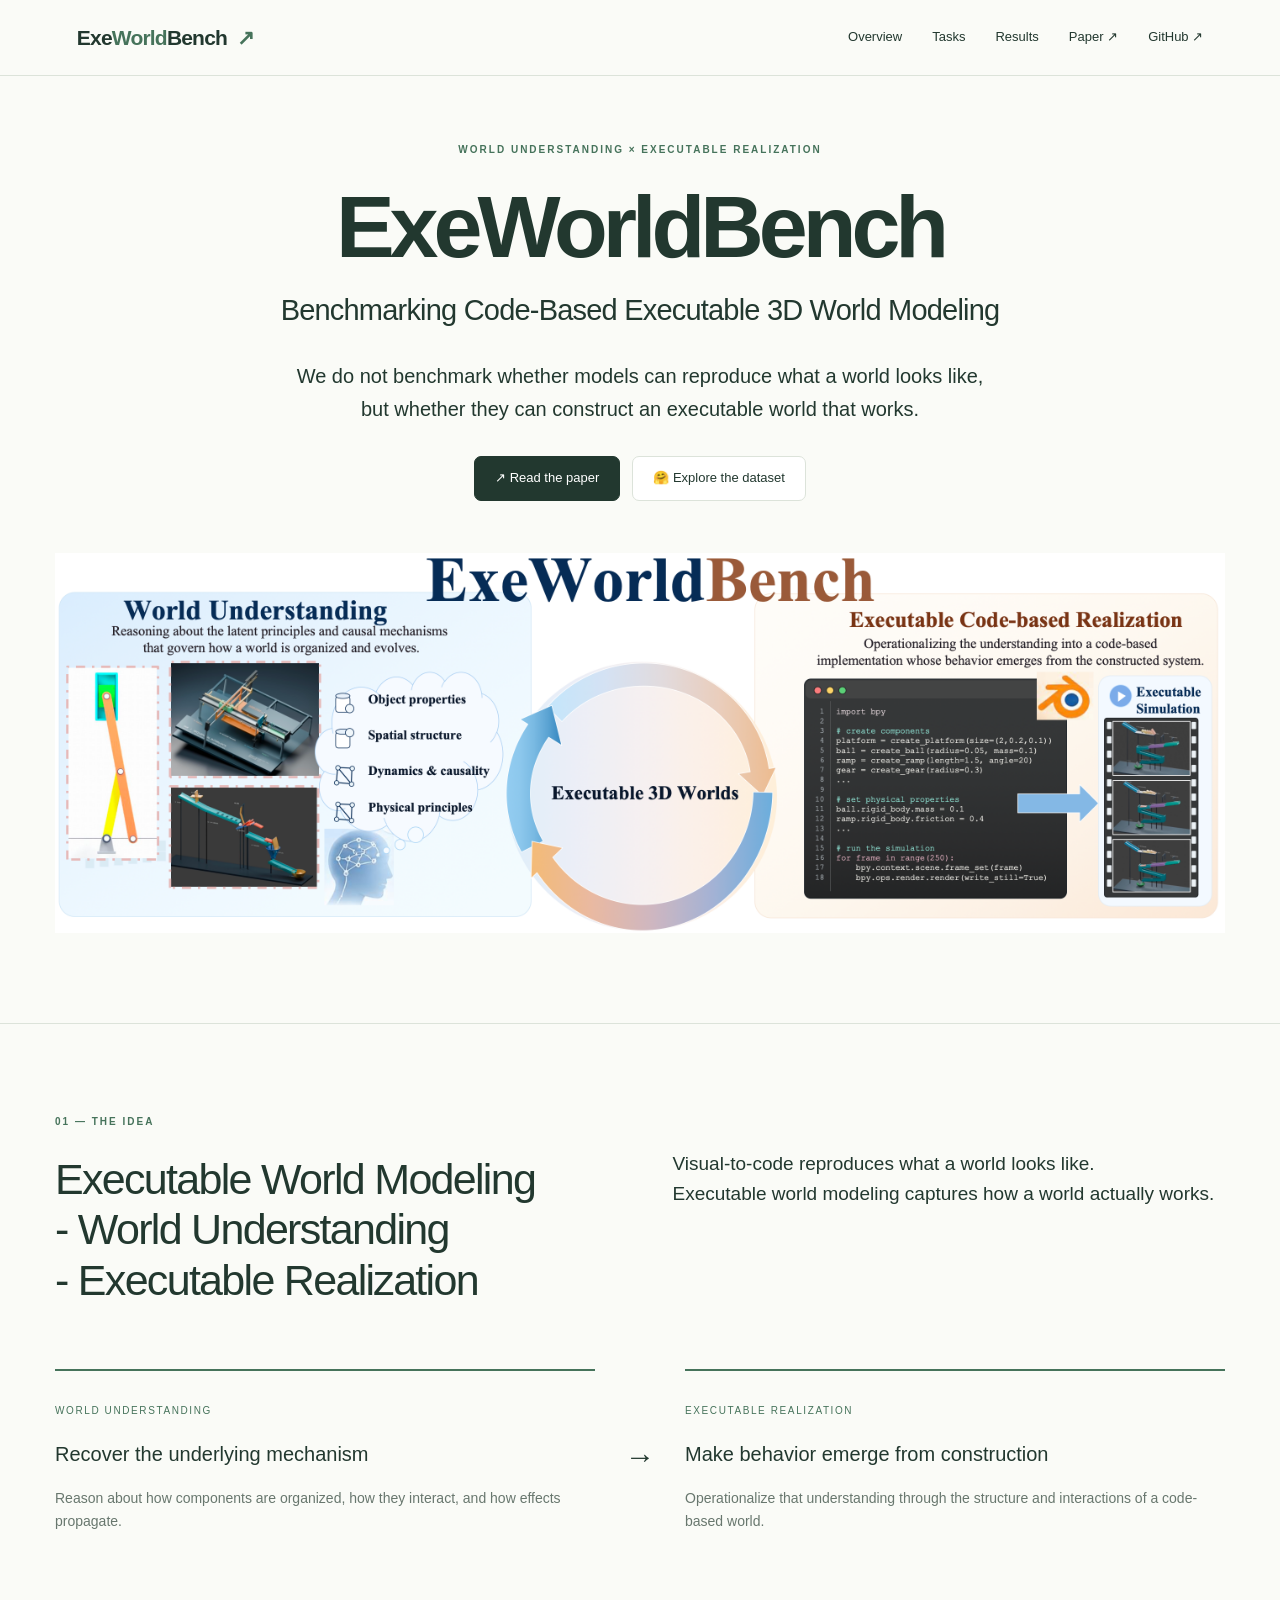
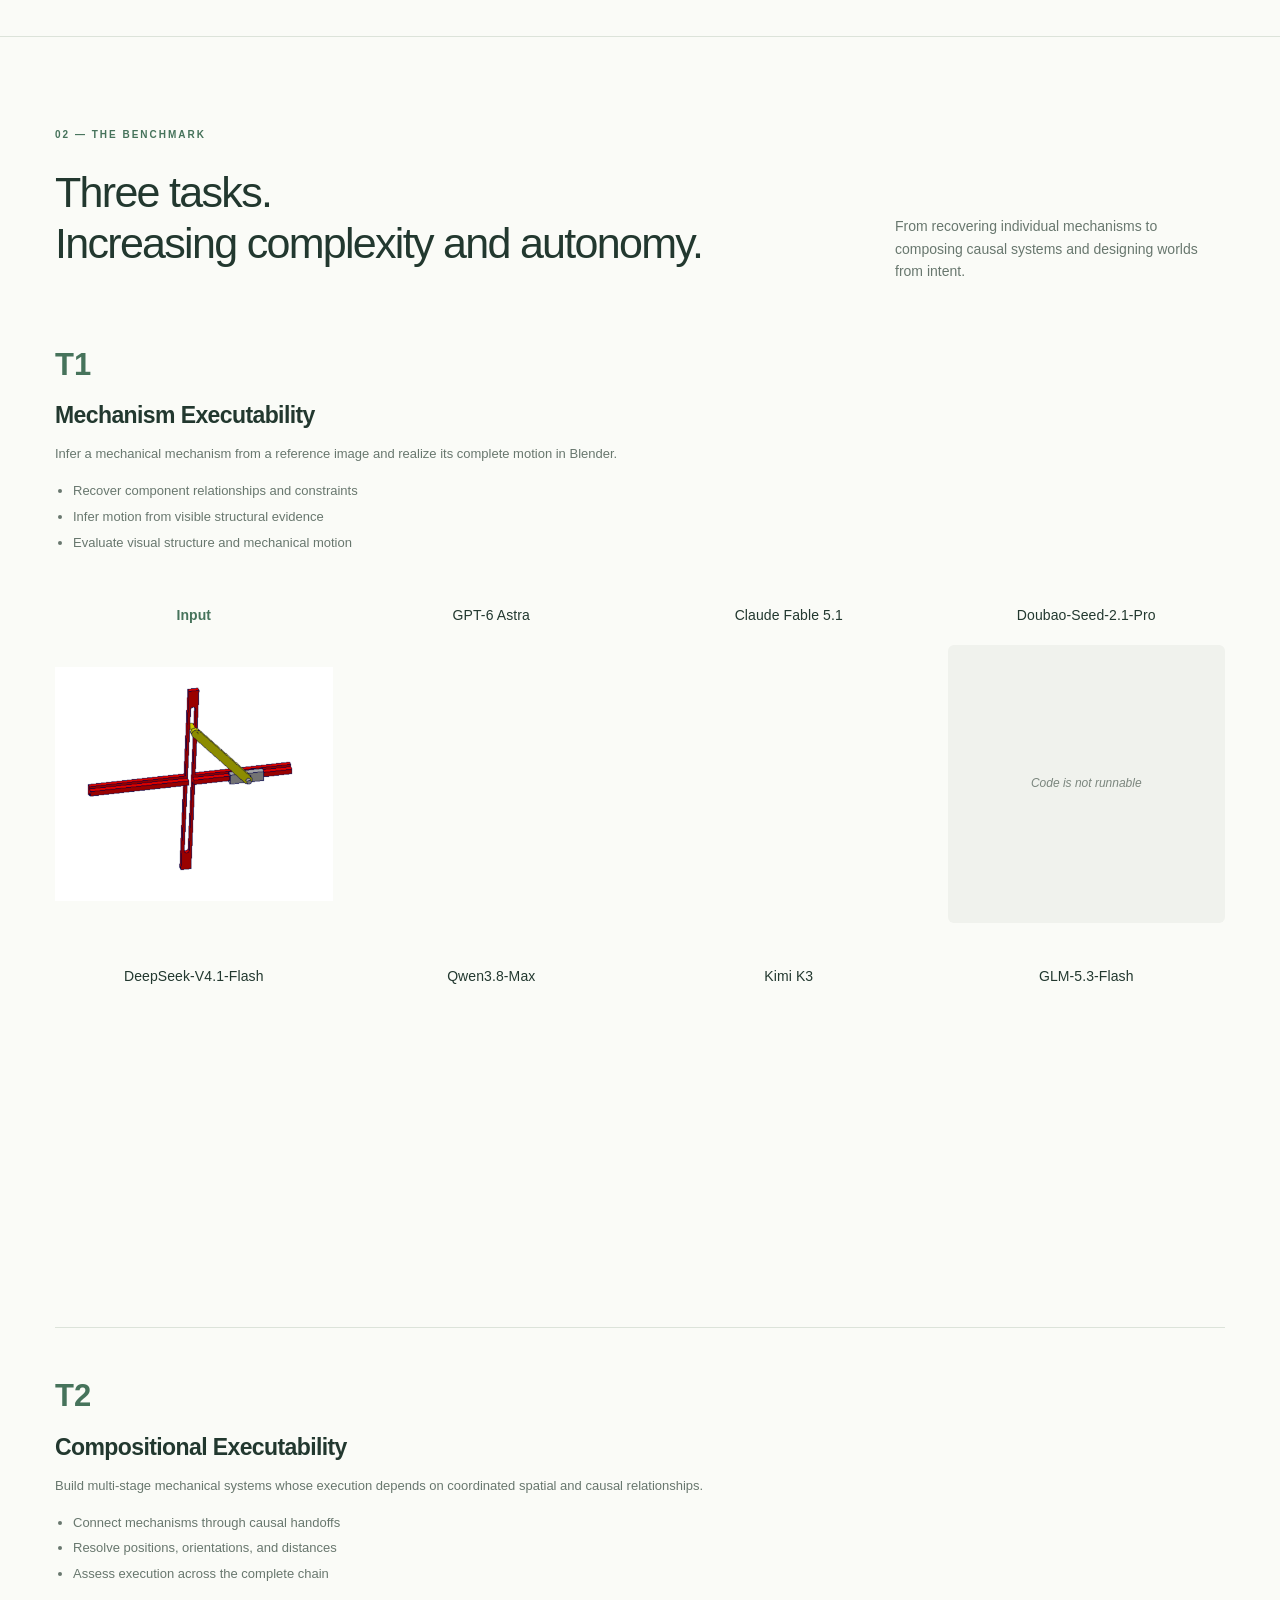
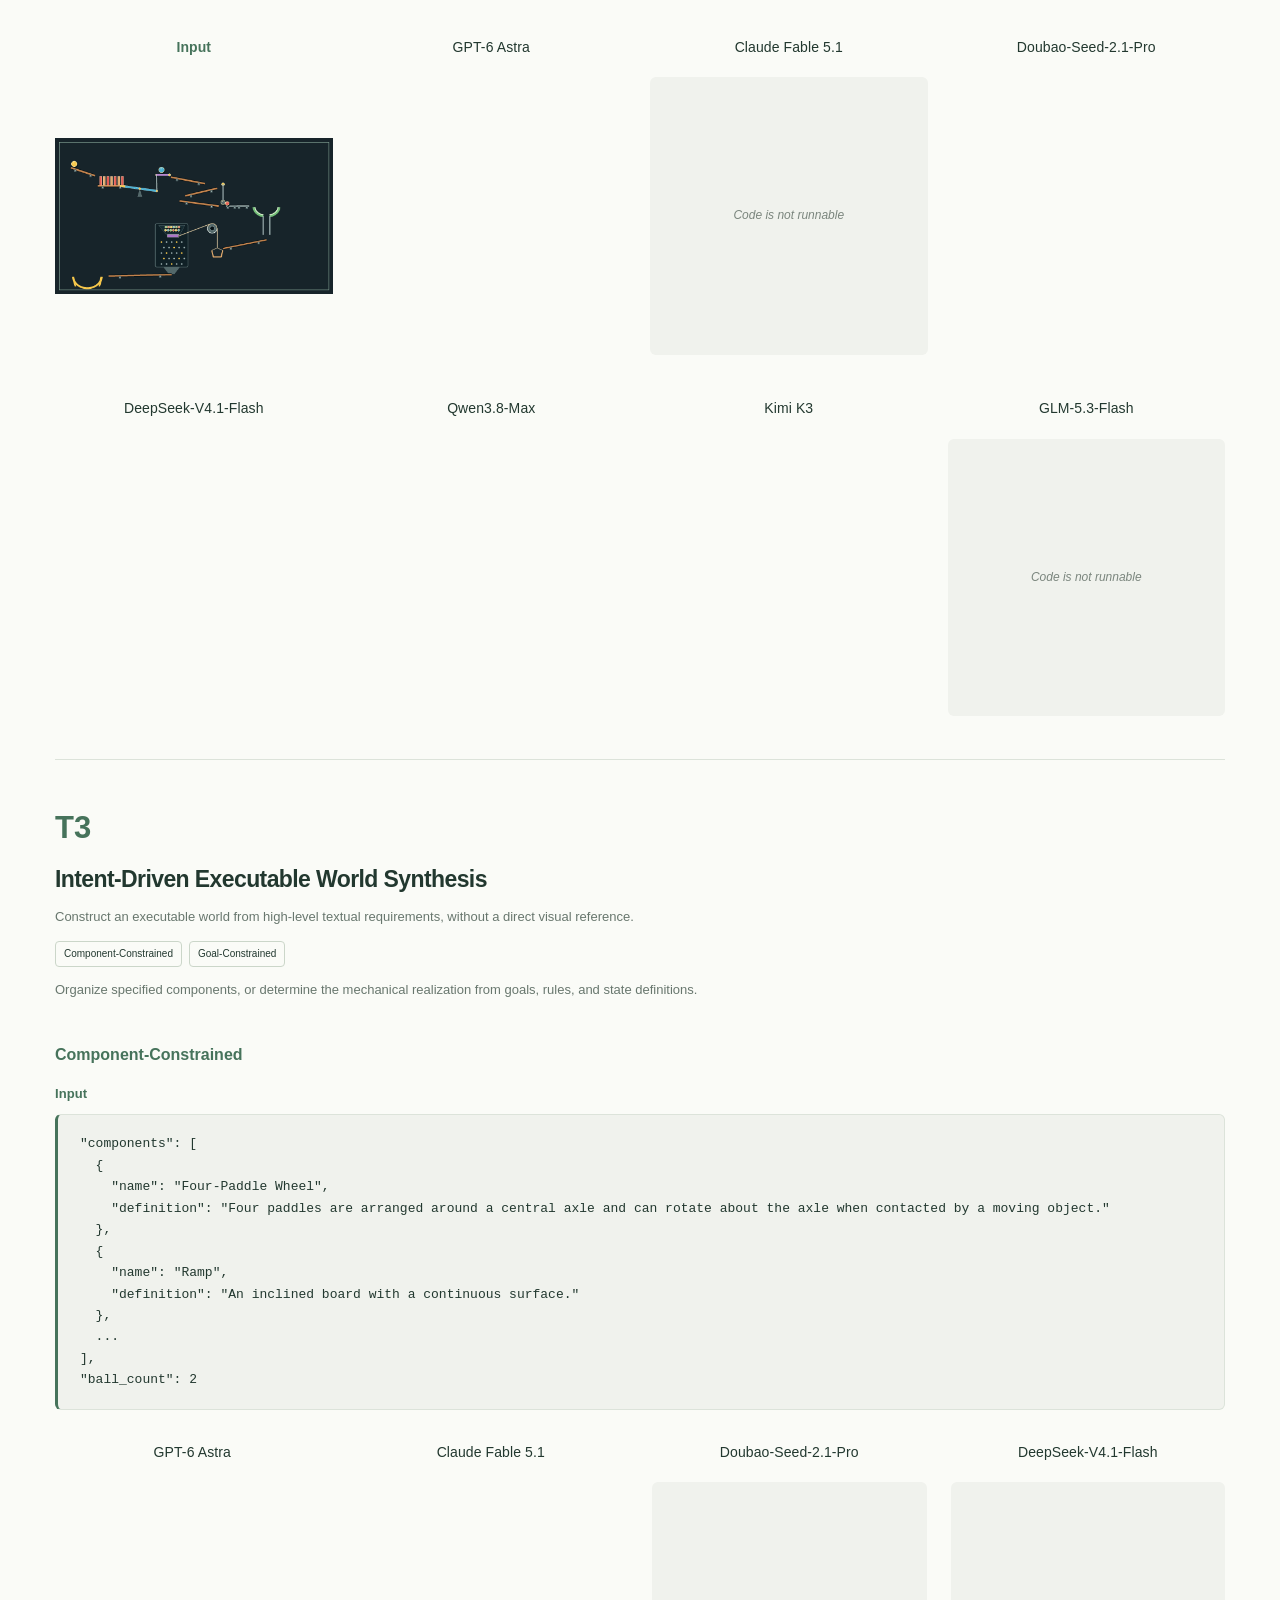
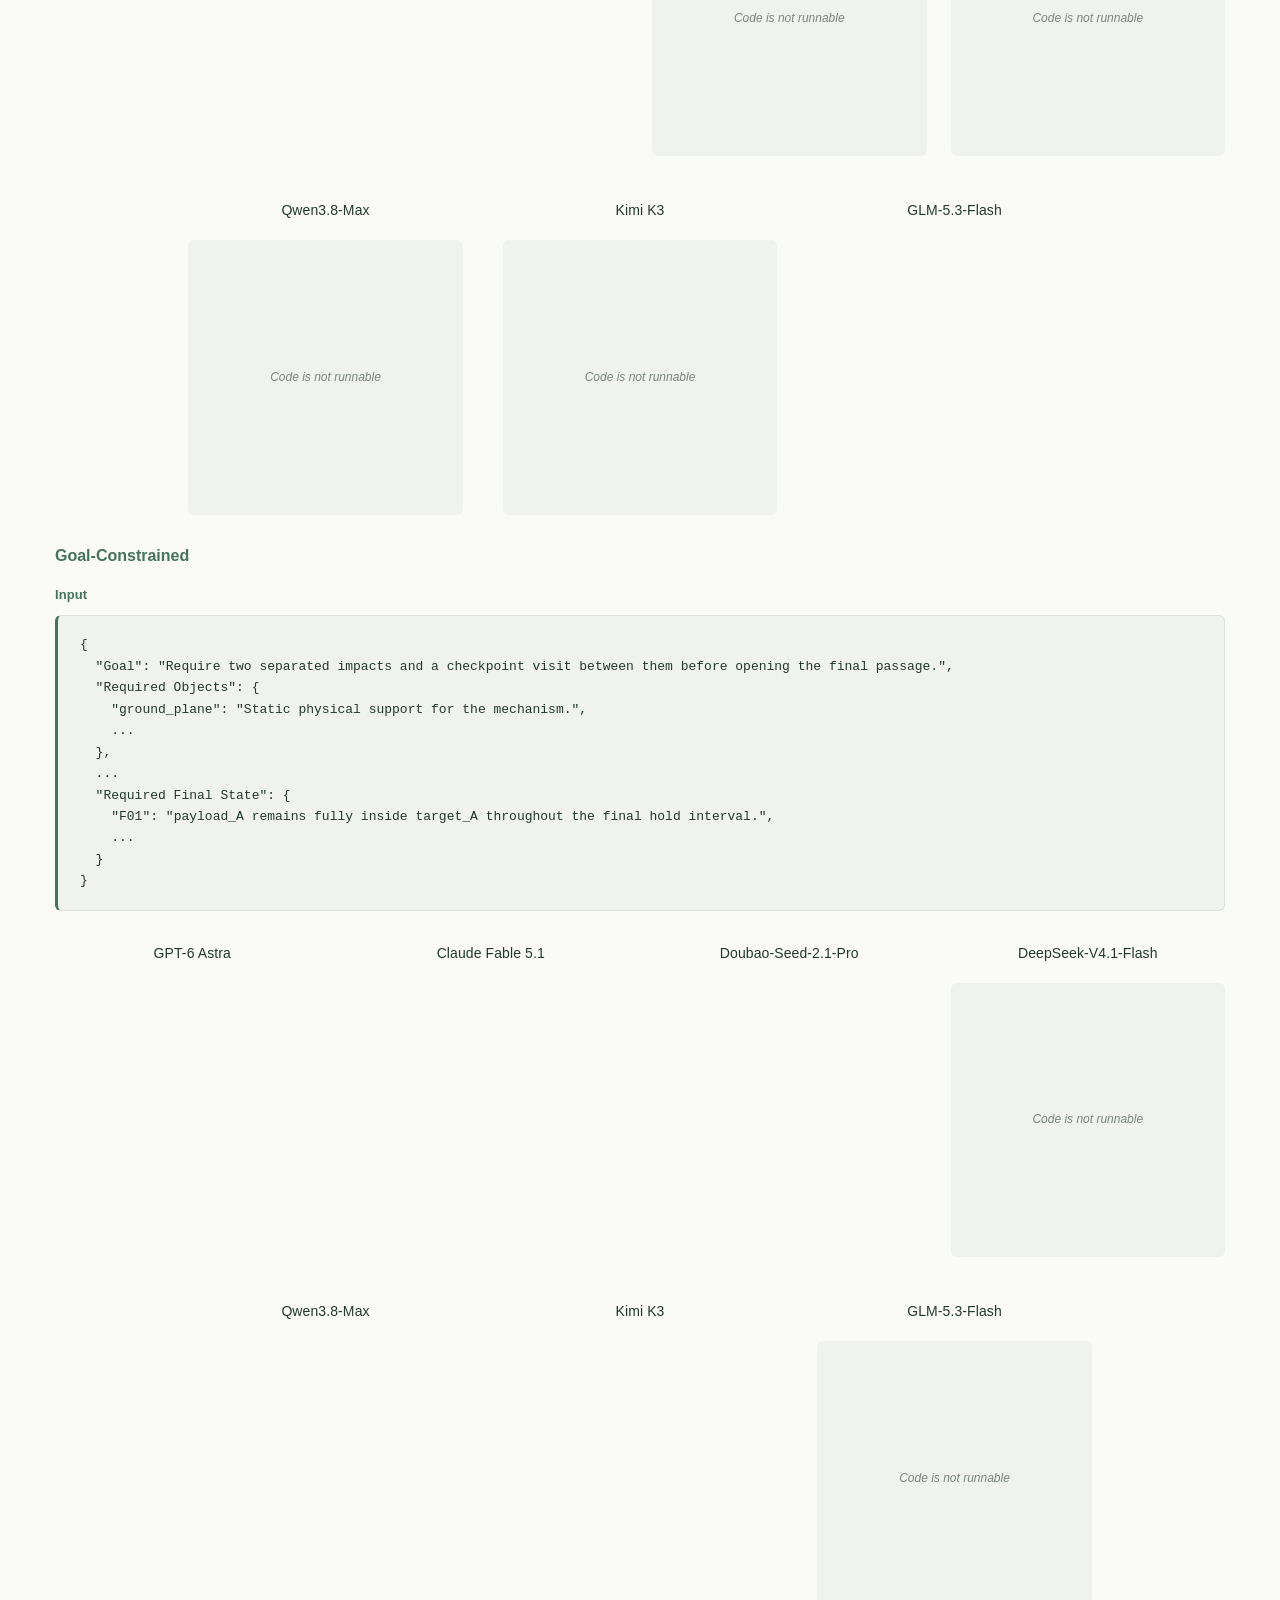
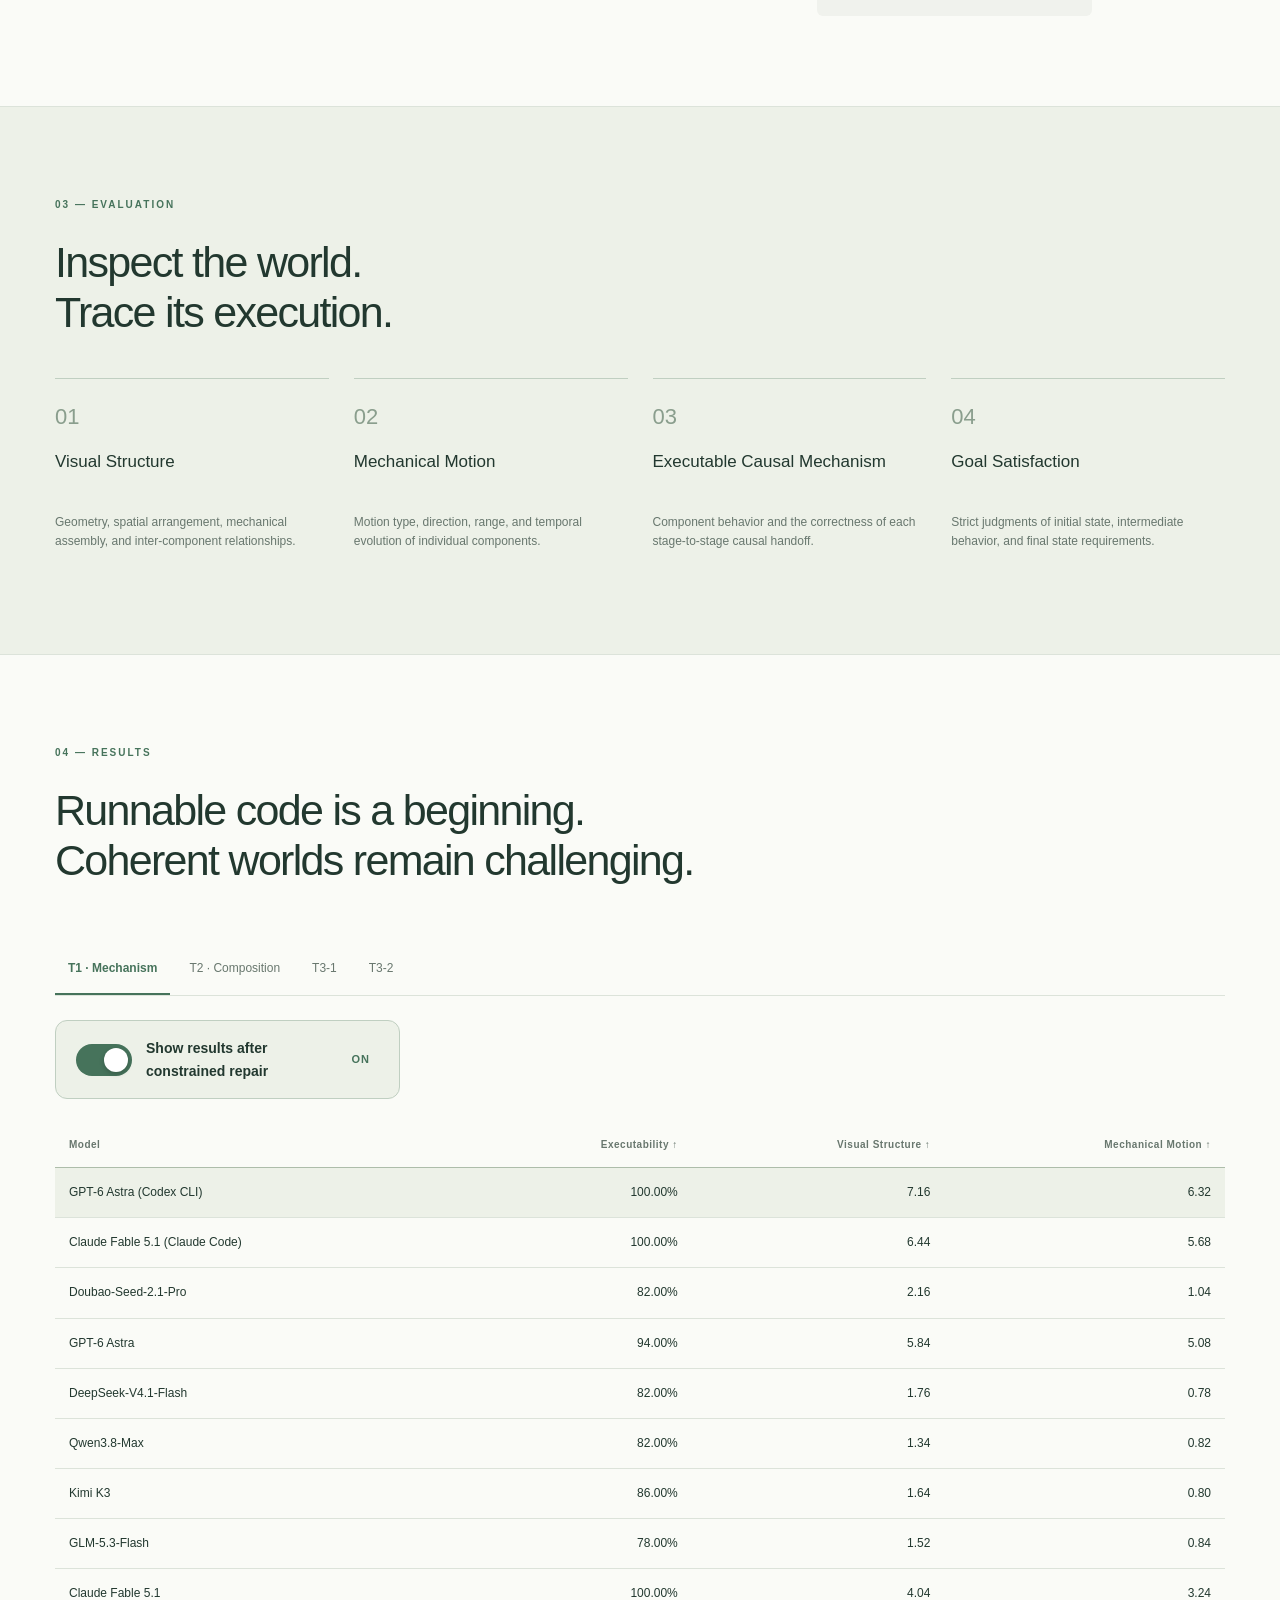
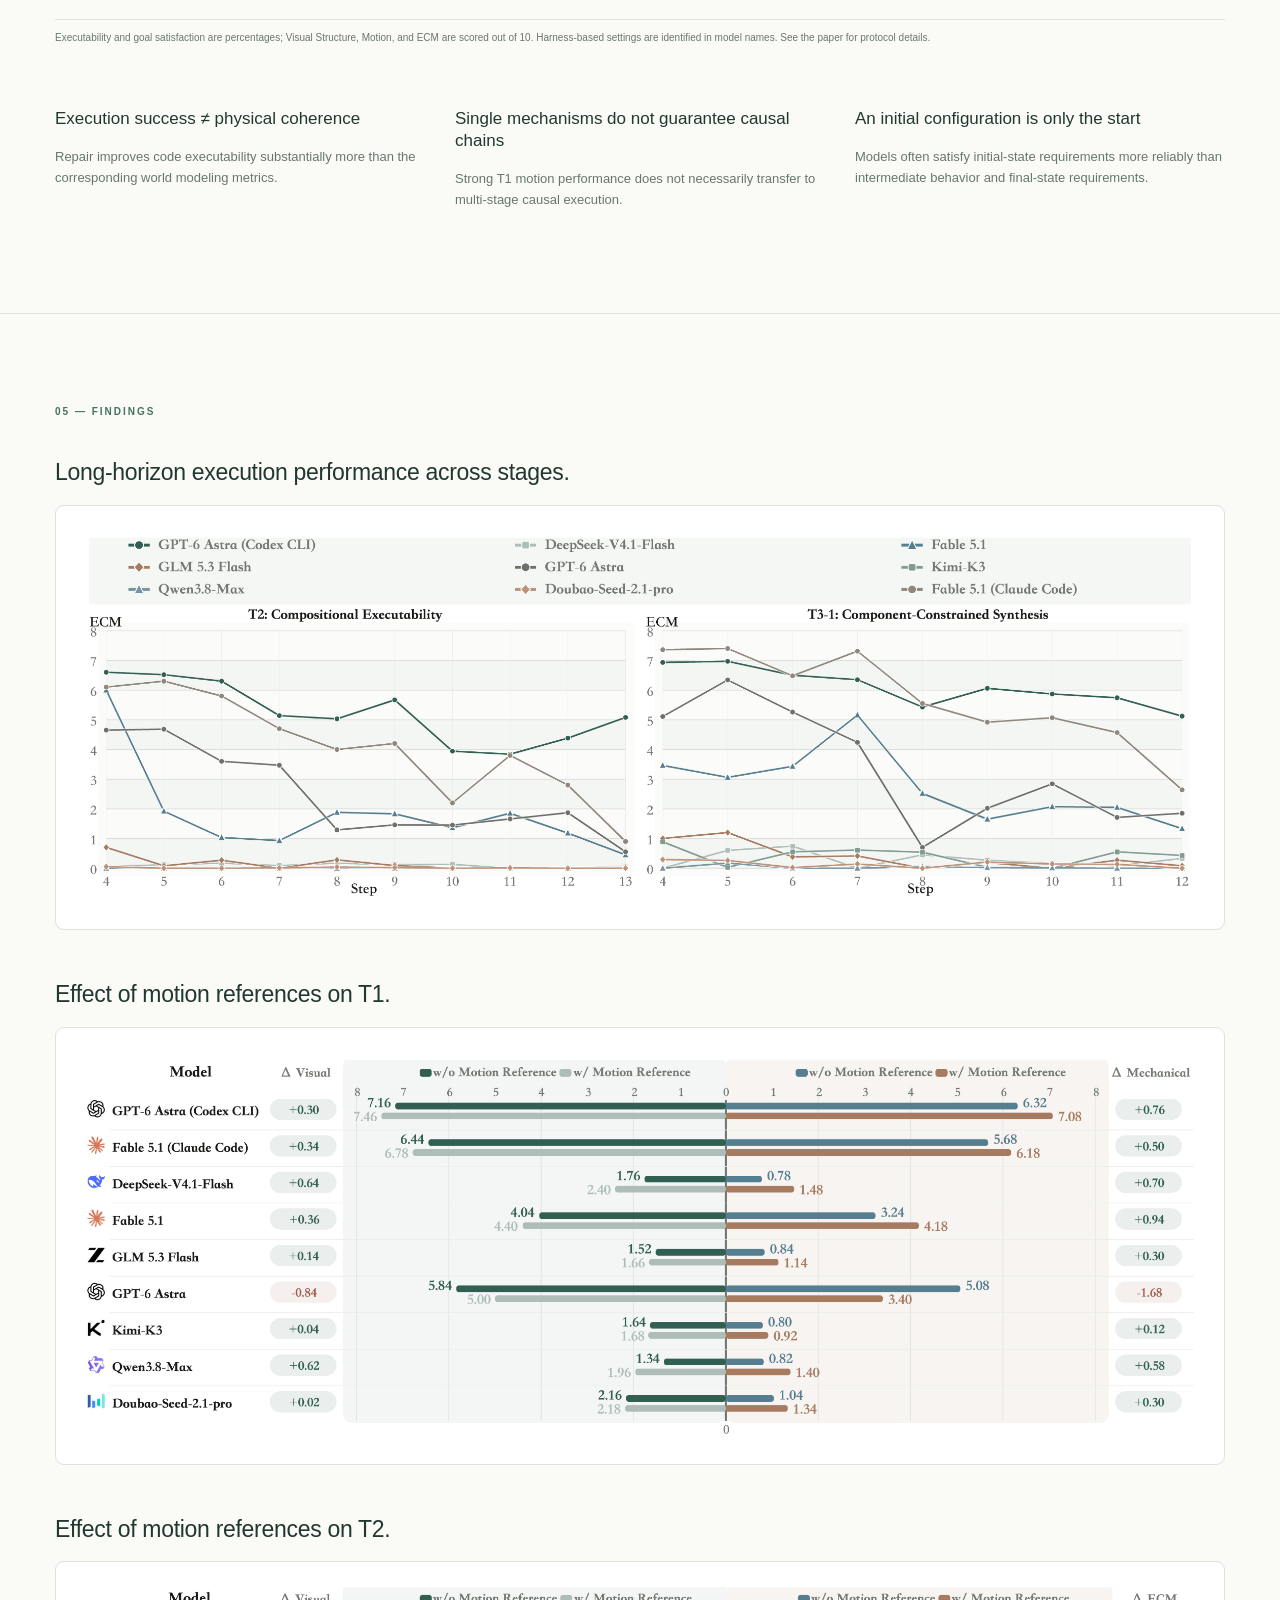
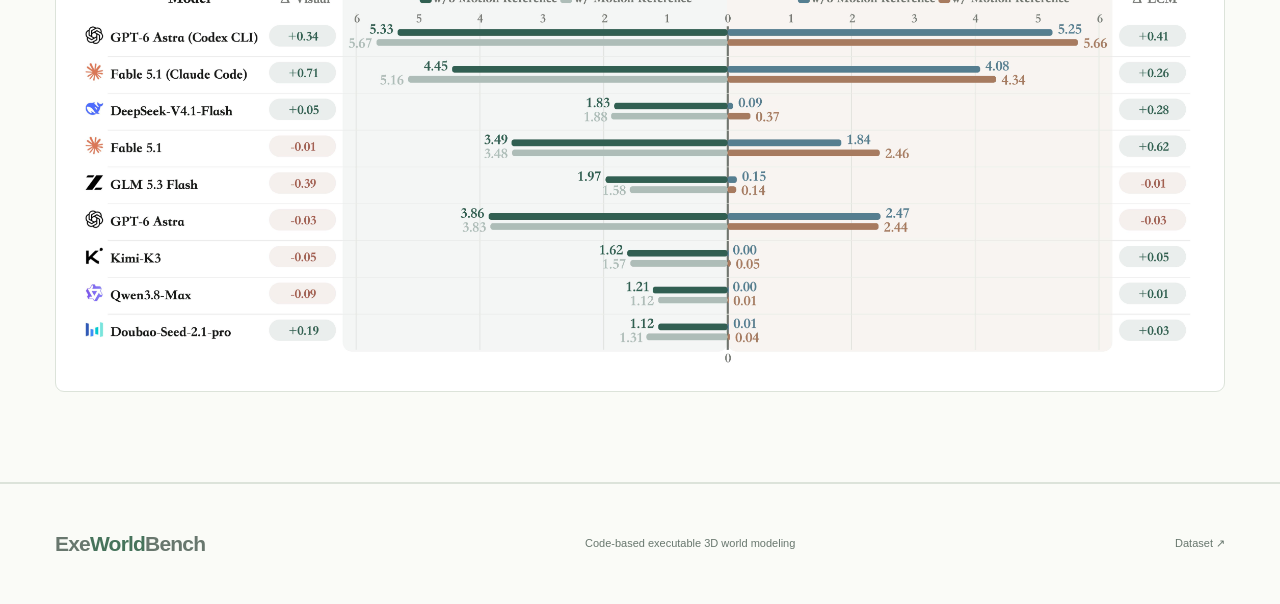
==== commit 3abe86e8: "Add GitHub repository link to top navigation" ====
--- a/web/index.html
+++ b/web/index.html
@@ -1,5 +1,5 @@
 <!doctype html><html lang="en"><head><meta charset="utf-8"><meta name="viewport" content="width=device-width,initial-scale=1"><meta name="description" content="ExeWorldBench evaluates how world understanding is translated into executable code-based 3D construction."><title>ExeWorldBench · Executable 3D World Modeling</title><link rel="stylesheet" href="style.css?v=borderless-media"></head><body>
-<header><a class="brand" href="#">Exe<span>World</span>Bench<span class="brand-dot">↗</span></a><nav aria-label="Main navigation"><a href="#overview">Overview</a><a href="#tasks">Tasks</a><a href="#results">Results</a><a href="https://arxiv.org/pdf/2610.15166" target="_blank" rel="noopener">Paper ↗</a></nav></header>
+<header><a class="brand" href="#">Exe<span>World</span>Bench<span class="brand-dot">↗</span></a><nav aria-label="Main navigation"><a href="#overview">Overview</a><a href="#tasks">Tasks</a><a href="#results">Results</a><a href="https://arxiv.org/pdf/2610.15166" target="_blank" rel="noopener">Paper ↗</a><a href="https://github.com/Helen1p/ExeWorldBench" target="_blank" rel="noopener">GitHub ↗</a></nav></header>
 <main><section class="hero"><div class="eyebrow">WORLD UNDERSTANDING × EXECUTABLE REALIZATION</div><h1>ExeWorldBench</h1><p class="title-sub">Benchmarking Code-Based Executable 3D World Modeling</p><p class="hero-desc">We do not benchmark whether models can reproduce what a world looks like,<br>but whether they can construct an executable world that works.</p><div class="resources"><a class="button primary" href="https://arxiv.org/pdf/2610.15166" target="_blank" rel="noopener">↗ Read the paper</a><a class="button" href="https://huggingface.co/datasets/HelenPeng/ExeWorldBench" target="_blank" rel="noopener">🤗 Explore the dataset</a></div>
 <figure class="hero-figure"><img src="main.png" alt="ExeWorldBench overview: world understanding and executable code-based realization of 3D worlds" fetchpriority="high"></figure></section>
 <section id="overview" class="overview"><div class="section-marker">01 — THE IDEA</div><div class="split"><h2>Executable World Modeling<br>- World Understanding<br>- Executable Realization</h2><div><p class="lead">Visual-to-code reproduces what a world looks like.<br>Executable world modeling captures how a world actually works.</p></div></div><div class="concepts"><article><span>WORLD UNDERSTANDING</span><h3>Recover the underlying mechanism</h3><p>Reason about how components are organized, how they interact, and how effects propagate.</p></article><div class="connector" aria-hidden="true">→</div><article><span>EXECUTABLE REALIZATION</span><h3>Make behavior emerge from construction</h3><p>Operationalize that understanding through the structure and interactions of a code-based world.</p></article></div></section>
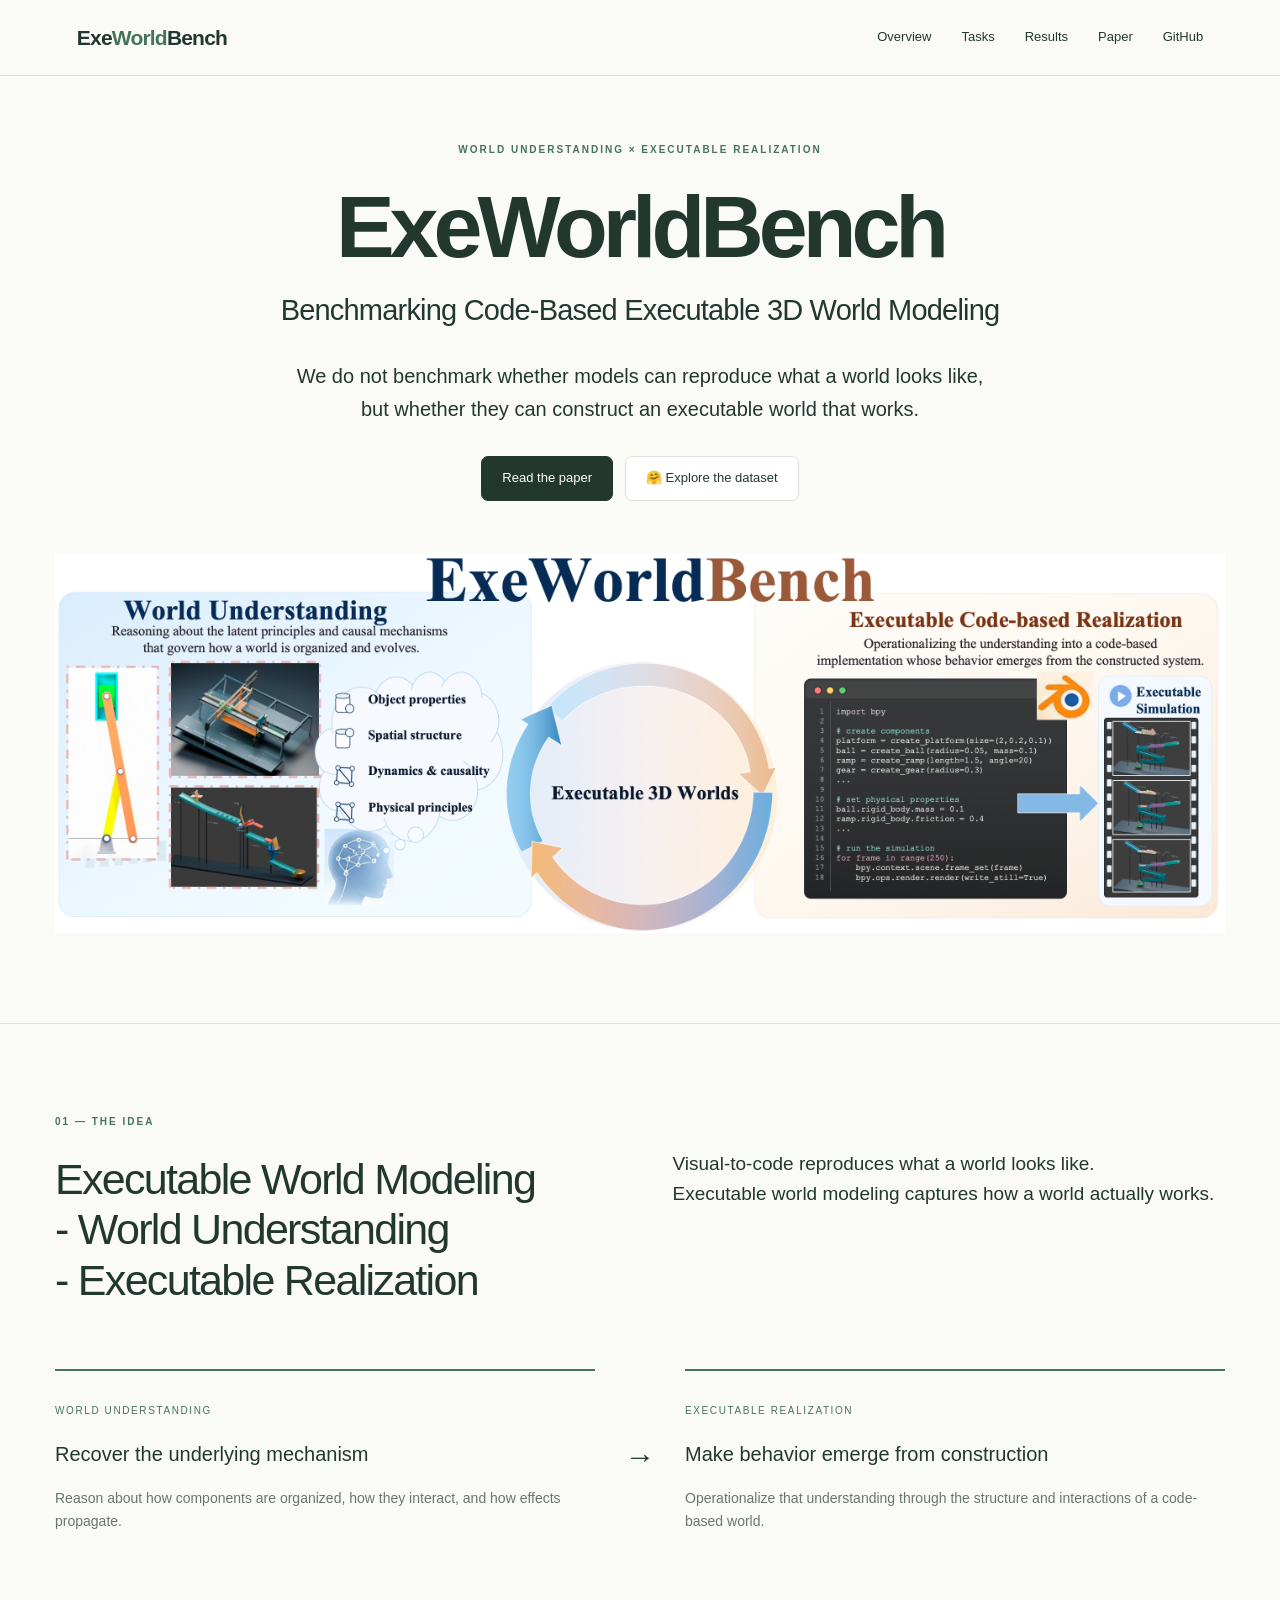
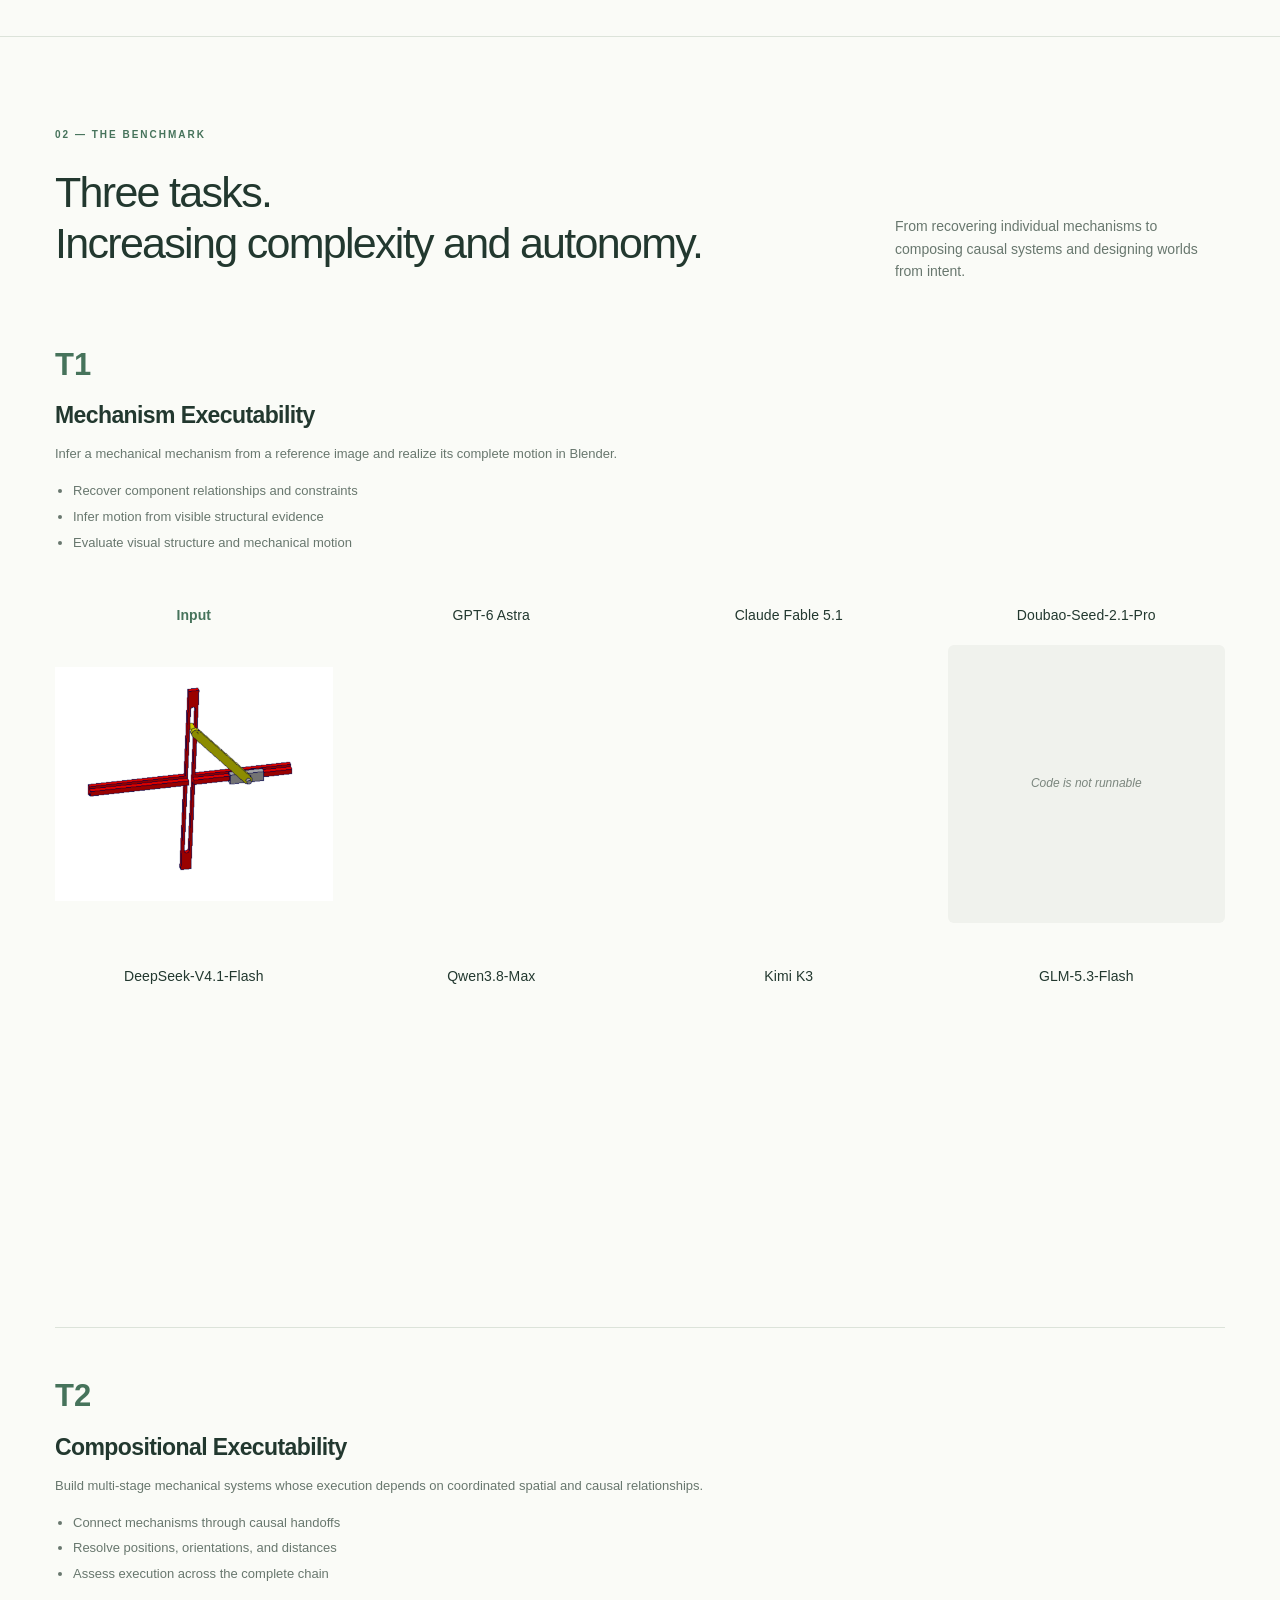
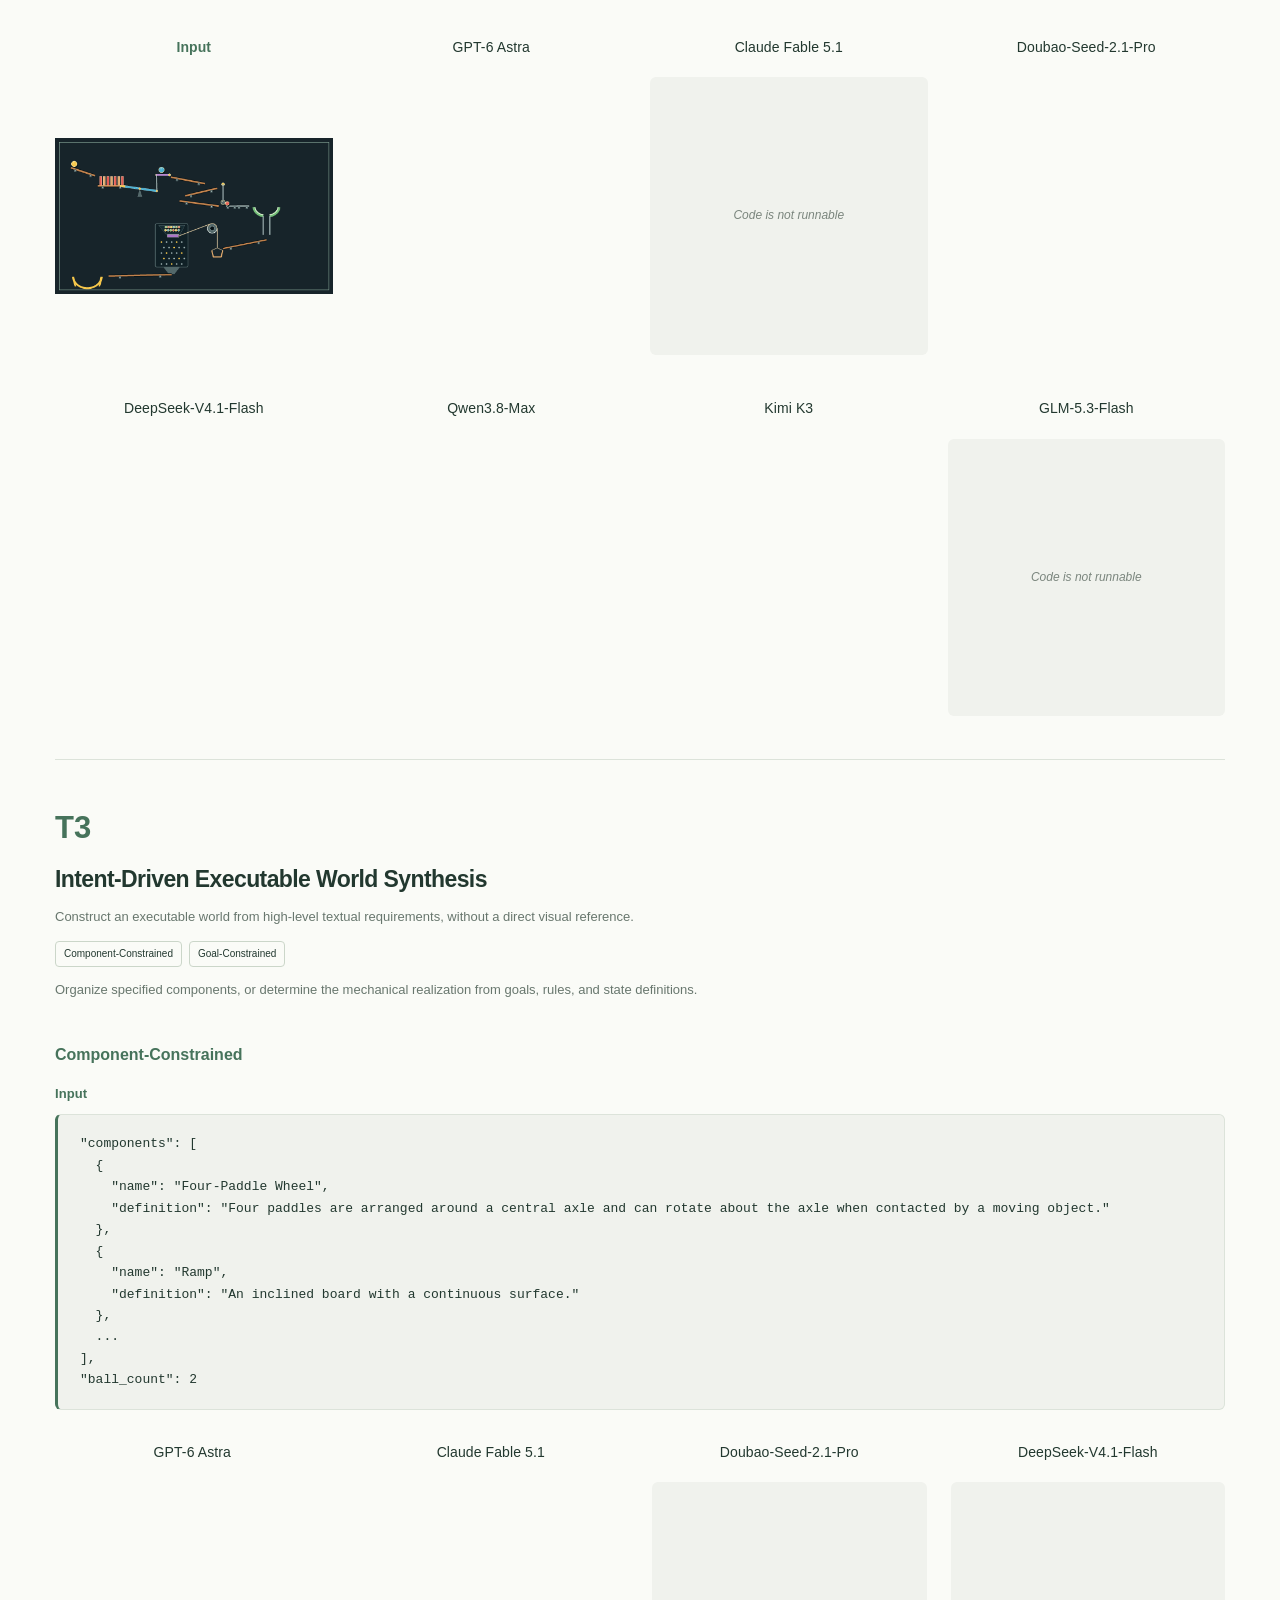
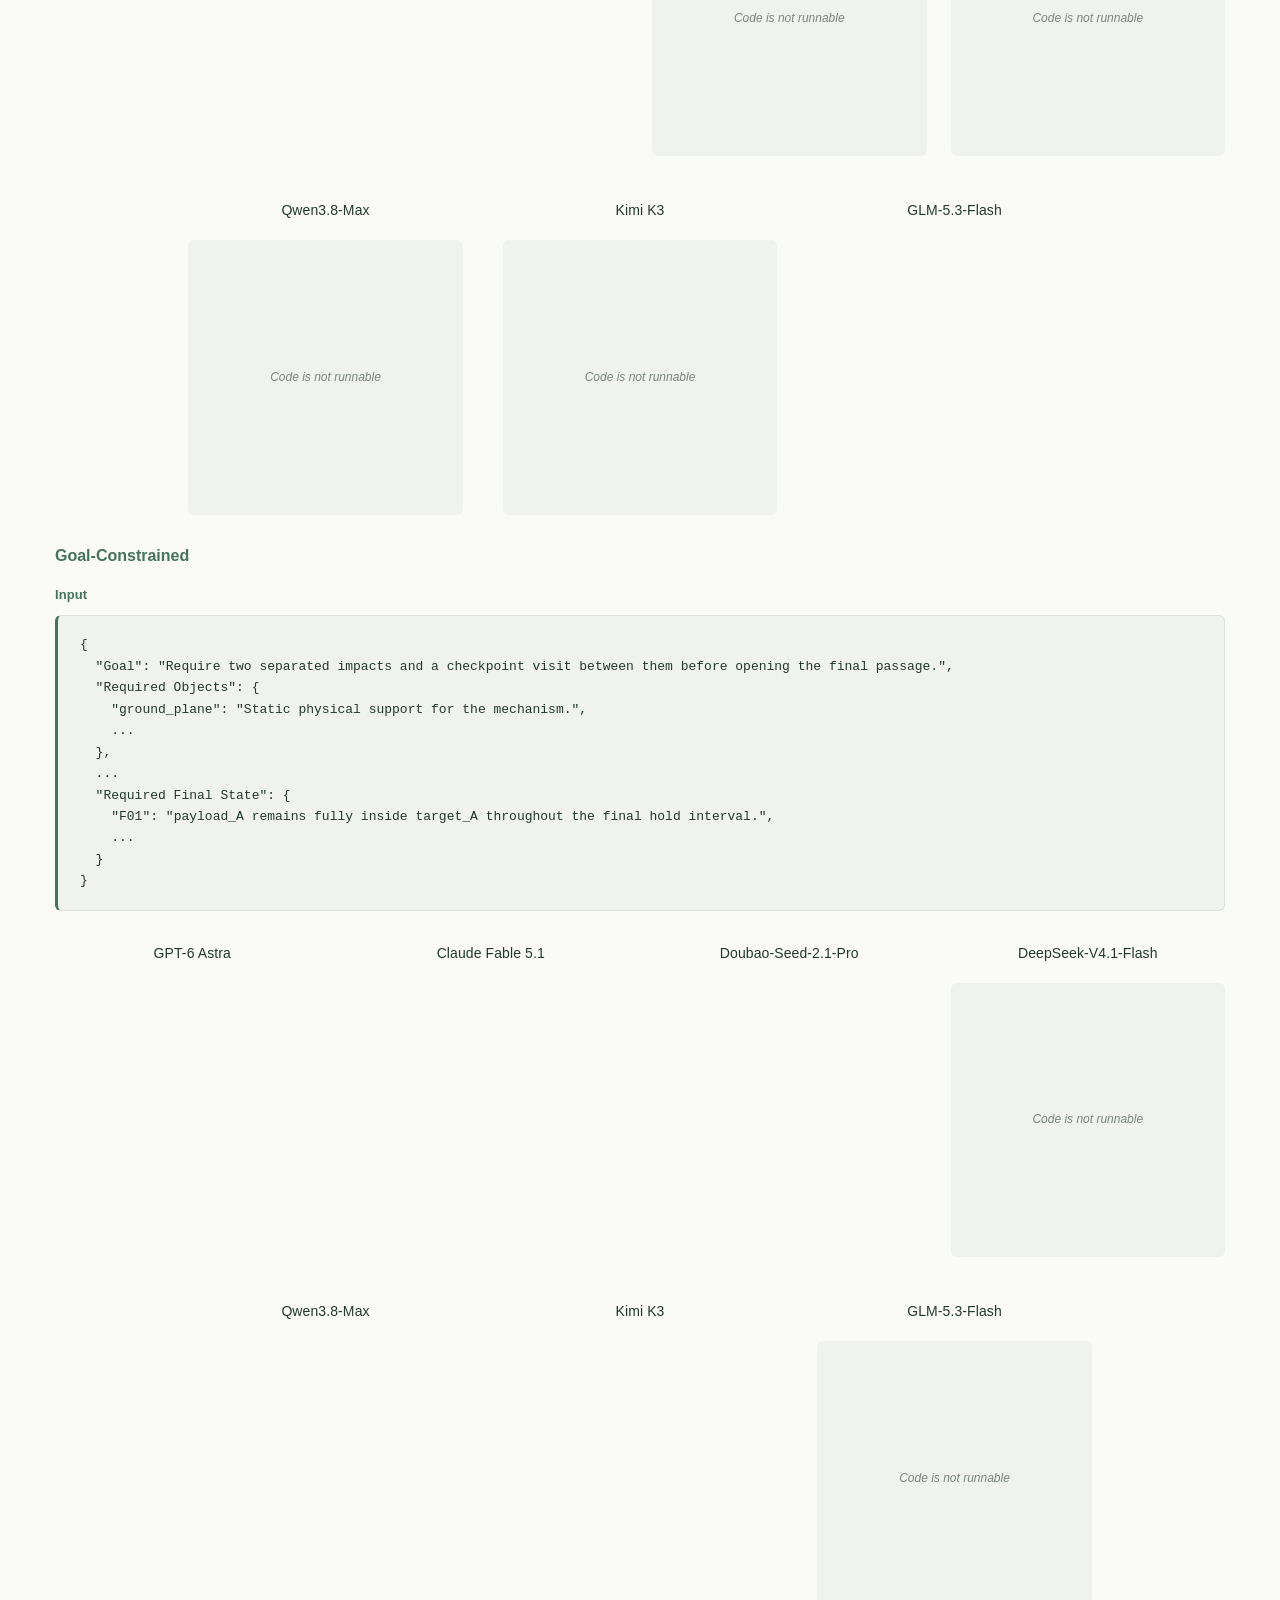
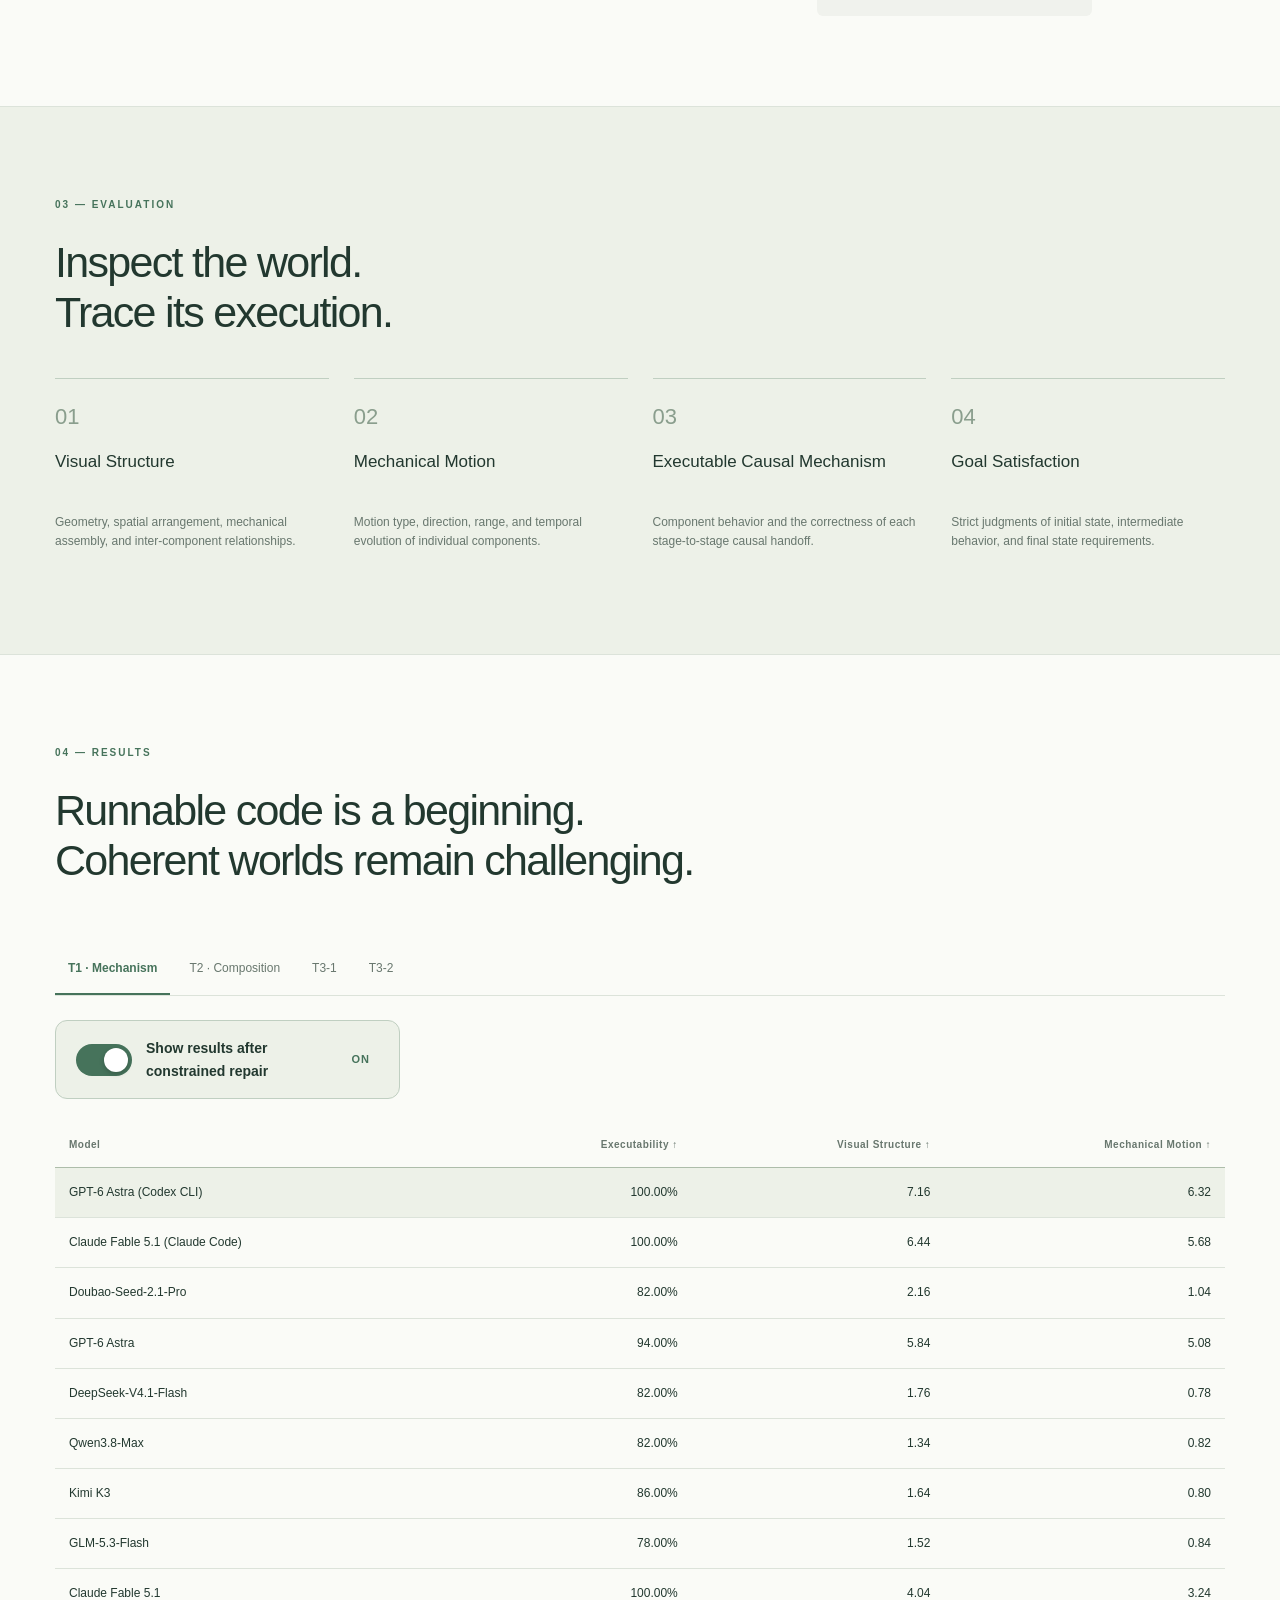
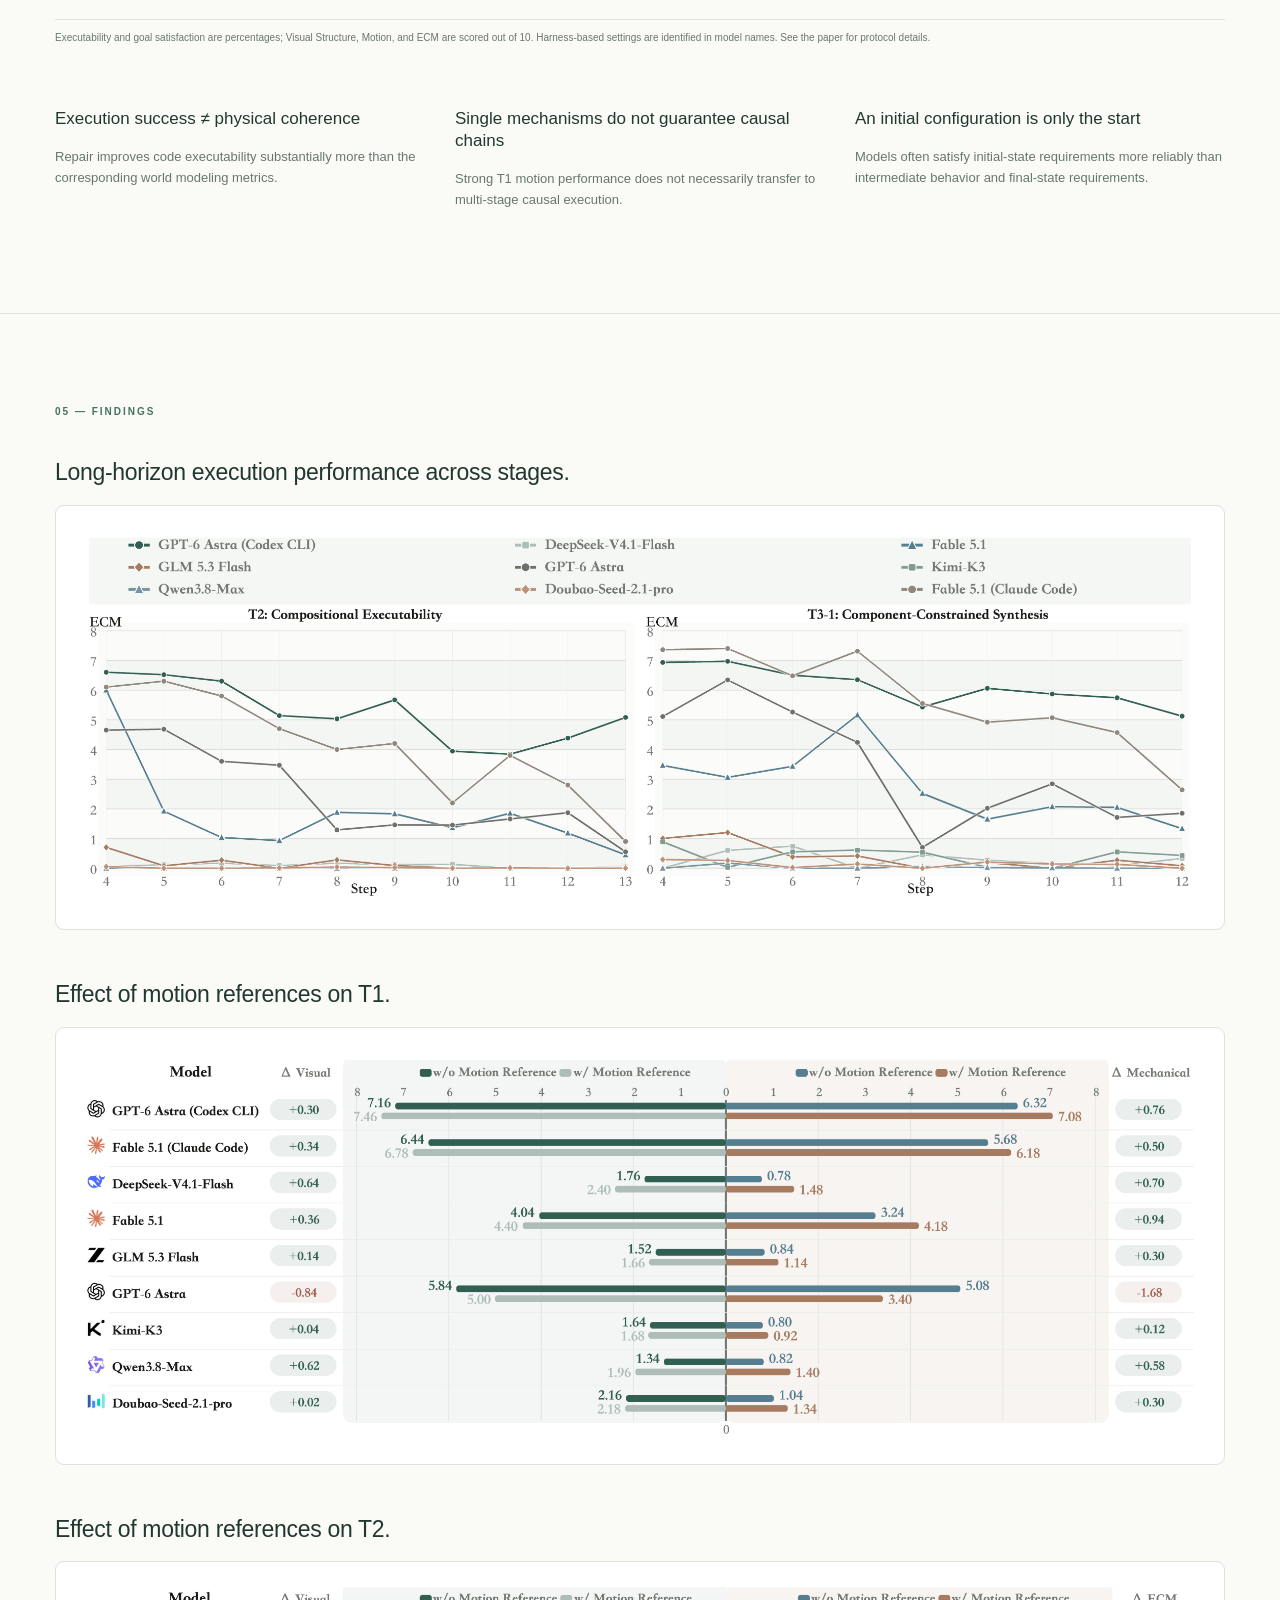
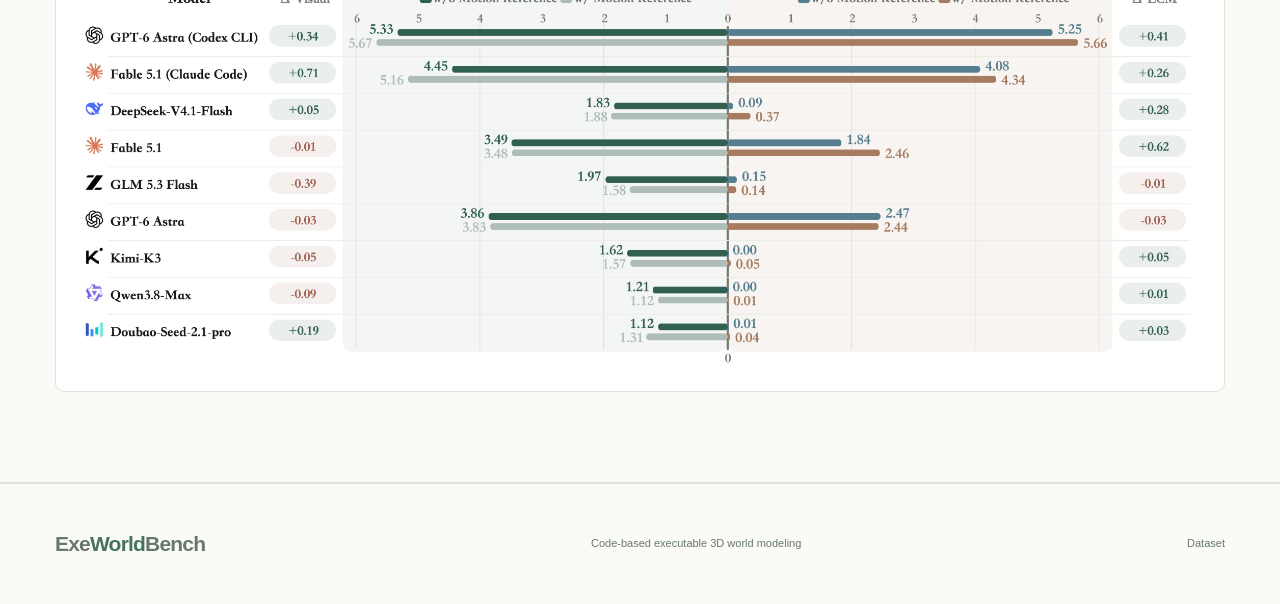
==== commit 06bb5424: "Remove diagonal arrow decorations from website links" ====
--- a/web/index.html
+++ b/web/index.html
@@ -1,6 +1,6 @@
 <!doctype html><html lang="en"><head><meta charset="utf-8"><meta name="viewport" content="width=device-width,initial-scale=1"><meta name="description" content="ExeWorldBench evaluates how world understanding is translated into executable code-based 3D construction."><title>ExeWorldBench · Executable 3D World Modeling</title><link rel="stylesheet" href="style.css?v=borderless-media"></head><body>
-<header><a class="brand" href="#">Exe<span>World</span>Bench<span class="brand-dot">↗</span></a><nav aria-label="Main navigation"><a href="#overview">Overview</a><a href="#tasks">Tasks</a><a href="#results">Results</a><a href="https://arxiv.org/pdf/2610.15166" target="_blank" rel="noopener">Paper ↗</a><a href="https://github.com/Helen1p/ExeWorldBench" target="_blank" rel="noopener">GitHub ↗</a></nav></header>
-<main><section class="hero"><div class="eyebrow">WORLD UNDERSTANDING × EXECUTABLE REALIZATION</div><h1>ExeWorldBench</h1><p class="title-sub">Benchmarking Code-Based Executable 3D World Modeling</p><p class="hero-desc">We do not benchmark whether models can reproduce what a world looks like,<br>but whether they can construct an executable world that works.</p><div class="resources"><a class="button primary" href="https://arxiv.org/pdf/2610.15166" target="_blank" rel="noopener">↗ Read the paper</a><a class="button" href="https://huggingface.co/datasets/HelenPeng/ExeWorldBench" target="_blank" rel="noopener">🤗 Explore the dataset</a></div>
+<header><a class="brand" href="#">Exe<span>World</span>Bench</a><nav aria-label="Main navigation"><a href="#overview">Overview</a><a href="#tasks">Tasks</a><a href="#results">Results</a><a href="https://arxiv.org/pdf/2610.15166" target="_blank" rel="noopener">Paper</a><a href="https://github.com/Helen1p/ExeWorldBench" target="_blank" rel="noopener">GitHub</a></nav></header>
+<main><section class="hero"><div class="eyebrow">WORLD UNDERSTANDING × EXECUTABLE REALIZATION</div><h1>ExeWorldBench</h1><p class="title-sub">Benchmarking Code-Based Executable 3D World Modeling</p><p class="hero-desc">We do not benchmark whether models can reproduce what a world looks like,<br>but whether they can construct an executable world that works.</p><div class="resources"><a class="button primary" href="https://arxiv.org/pdf/2610.15166" target="_blank" rel="noopener">Read the paper</a><a class="button" href="https://huggingface.co/datasets/HelenPeng/ExeWorldBench" target="_blank" rel="noopener">🤗 Explore the dataset</a></div>
 <figure class="hero-figure"><img src="main.png" alt="ExeWorldBench overview: world understanding and executable code-based realization of 3D worlds" fetchpriority="high"></figure></section>
 <section id="overview" class="overview"><div class="section-marker">01 — THE IDEA</div><div class="split"><h2>Executable World Modeling<br>- World Understanding<br>- Executable Realization</h2><div><p class="lead">Visual-to-code reproduces what a world looks like.<br>Executable world modeling captures how a world actually works.</p></div></div><div class="concepts"><article><span>WORLD UNDERSTANDING</span><h3>Recover the underlying mechanism</h3><p>Reason about how components are organized, how they interact, and how effects propagate.</p></article><div class="connector" aria-hidden="true">→</div><article><span>EXECUTABLE REALIZATION</span><h3>Make behavior emerge from construction</h3><p>Operationalize that understanding through the structure and interactions of a code-based world.</p></article></div></section>
 <section id="tasks"><div class="section-marker">02 — THE BENCHMARK</div><div class="section-heading"><h2>Three tasks.<br>Increasing complexity and autonomy.</h2><p>From recovering individual mechanisms to composing causal systems and designing worlds from intent.</p></div><div class="task-list"><article class="task"><div class="task-copy"><span class="task-number">T1</span><h3>Mechanism Executability</h3><p>Infer a mechanical mechanism from a reference image and realize its complete motion in Blender.</p><ul><li>Recover component relationships and constraints</li><li>Infer motion from visible structural evidence</li><li>Evaluate visual structure and mechanical motion</li></ul></div><div class="t1-comparison" role="region" aria-label="T1 input and model video comparison"><div class="t1-comparison-row"><div class="comparison-card comparison-input"><h4>Input</h4><div class="comparison-media"><img src="assets/t1-input.png" alt="Reference mechanism with perpendicular red guides and a yellow connecting rod"></div></div><div class="comparison-outputs"><div class="comparison-card"><h4>GPT-6 Astra</h4><div class="comparison-media"><video autoplay loop muted playsinline disablepictureinpicture disableremoteplayback preload="auto" aria-label="GPT-6 Astra mechanism simulation"><source src="assets/t1-videos/gpt6.mp4" type="video/mp4">Your browser does not support video playback.</video></div></div><div class="comparison-card"><h4>Claude Fable 5.1</h4><div class="comparison-media"><video autoplay loop muted playsinline disablepictureinpicture disableremoteplayback preload="auto" aria-label="Claude Fable 5.1 mechanism simulation"><source src="assets/t1-videos/fable5_1.mp4" type="video/mp4">Your browser does not support video playback.</video></div></div><div class="comparison-card"><h4>Doubao-Seed-2.1-Pro</h4><div class="comparison-media comparison-unavailable"><span>Code is not runnable</span></div></div><div class="comparison-card"><h4>DeepSeek-V4.1-Flash</h4><div class="comparison-media"><video autoplay loop muted playsinline disablepictureinpicture disableremoteplayback preload="auto" aria-label="DeepSeek-V4.1-Flash mechanism simulation"><source src="assets/t1-videos/deepseek.mp4" type="video/mp4">Your browser does not support video playback.</video></div></div><div class="comparison-card"><h4>Qwen3.8-Max</h4><div class="comparison-media"><video autoplay loop muted playsinline disablepictureinpicture disableremoteplayback preload="auto" aria-label="Qwen3.8-Max mechanism simulation"><source src="assets/t1-videos/qwen3.8-max.mp4" type="video/mp4">Your browser does not support video playback.</video></div></div><div class="comparison-card"><h4>Kimi K3</h4><div class="comparison-media"><video autoplay loop muted playsinline disablepictureinpicture disableremoteplayback preload="auto" aria-label="Kimi K3 mechanism simulation"><source src="assets/t1-videos/kimi-k3.mp4" type="video/mp4">Your browser does not support video playback.</video></div></div><div class="comparison-card"><h4>GLM-5.3-Flash</h4><div class="comparison-media"><video autoplay loop muted playsinline disablepictureinpicture disableremoteplayback preload="auto" aria-label="GLM-5.3-Flash mechanism simulation"><source src="assets/t1-videos/glm.mp4" type="video/mp4">Your browser does not support video playback.</video></div></div></div></div></div></article><article class="task"><div class="task-copy"><span class="task-number">T2</span><h3>Compositional Executability</h3><p>Build multi-stage mechanical systems whose execution depends on coordinated spatial and causal relationships.</p><ul><li>Connect mechanisms through causal handoffs</li><li>Resolve positions, orientations, and distances</li><li>Assess execution across the complete chain</li></ul></div><div class="t1-comparison" role="region" aria-label="T2 input and model video comparison"><div class="t1-comparison-row"><div class="comparison-card comparison-input"><h4>Input</h4><div class="comparison-media"><img src="assets/t2-input.png" alt="Reference multi-stage mechanical system for T2"></div></div><div class="comparison-outputs"><div class="comparison-card"><h4>GPT-6 Astra</h4><div class="comparison-media"><video autoplay loop muted playsinline disablepictureinpicture disableremoteplayback preload="auto" aria-label="GPT-6 Astra compositional simulation"><source src="assets/t2-videos/gpt6.mp4" type="video/mp4">Your browser does not support video playback.</video></div></div><div class="comparison-card"><h4>Claude Fable 5.1</h4><div class="comparison-media comparison-unavailable"><span>Code is not runnable</span></div></div><div class="comparison-card"><h4>Doubao-Seed-2.1-Pro</h4><div class="comparison-media"><video autoplay loop muted playsinline disablepictureinpicture disableremoteplayback preload="auto" aria-label="Doubao-Seed-2.1-Pro compositional simulation"><source src="assets/t2-videos/seed_2_1.mp4?v=6-8s" type="video/mp4">Your browser does not support video playback.</video></div></div><div class="comparison-card"><h4>DeepSeek-V4.1-Flash</h4><div class="comparison-media"><video autoplay loop muted playsinline disablepictureinpicture disableremoteplayback preload="auto" aria-label="DeepSeek-V4.1-Flash compositional simulation"><source src="assets/t2-videos/deepseek.mp4?v=3-6s" type="video/mp4">Your browser does not support video playback.</video></div></div><div class="comparison-card"><h4>Qwen3.8-Max</h4><div class="comparison-media"><video autoplay loop muted playsinline disablepictureinpicture disableremoteplayback preload="auto" aria-label="Qwen3.8-Max compositional simulation"><source src="assets/t2-videos/qwen3.8-max.mp4?v=0-6s" type="video/mp4">Your browser does not support video playback.</video></div></div><div class="comparison-card"><h4>Kimi K3</h4><div class="comparison-media"><video autoplay loop muted playsinline disablepictureinpicture disableremoteplayback preload="auto" aria-label="Kimi K3 compositional simulation"><source src="assets/t2-videos/kimi-k3.mp4" type="video/mp4">Your browser does not support video playback.</video></div></div><div class="comparison-card"><h4>GLM-5.3-Flash</h4><div class="comparison-media comparison-unavailable"><span>Code is not runnable</span></div></div></div></div></div></article><article class="task"><div class="task-copy"><span class="task-number">T3</span><h3>Intent-Driven Executable World Synthesis</h3><p>Construct an executable world from high-level textual requirements, without a direct visual reference.</p><div class="pills"><span>Component-Constrained</span><span>Goal-Constrained</span></div><p>Organize specified components, or determine the mechanical realization from goals, rules, and state definitions.</p></div><div class="t1-comparison t3-comparison" role="region" aria-label="Component-Constrained input and model video comparison"><h4 class="comparison-section-title">Component-Constrained</h4><div class="t1-comparison-row"><div class="comparison-card comparison-input"><h4>Input</h4><div class="comparison-media comparison-text"><pre>&quot;components&quot;: [
@@ -30,4 +30,4 @@
 <section id="results"><div class="section-marker">04 — RESULTS</div><div class="section-heading"><h2>Runnable code is a beginning.<br>Coherent worlds remain challenging.</h2></div><div class="tabs" role="tablist" aria-label="Result task"><button role="tab" aria-selected="true" data-task="0">T1 · Mechanism</button><button role="tab" aria-selected="false" data-task="1">T2 · Composition</button><button role="tab" aria-selected="false" data-task="2">T3-1</button><button role="tab" aria-selected="false" data-task="3">T3-2</button></div><label class="repair"><input id="repair" type="checkbox" role="switch" checked><span class="repair-track" aria-hidden="true"></span><span class="repair-copy">Show results after constrained repair</span><span class="repair-state" aria-hidden="true"><span class="repair-on">ON</span><span class="repair-off">OFF</span></span></label><div class="table-wrap"><table><thead id="table-head"></thead><tbody id="table-body"></tbody></table></div><p class="table-note">Executability and goal satisfaction are percentages; Visual Structure, Motion, and ECM are scored out of 10. Harness-based settings are identified in model names. See the paper for protocol details.</p><div class="findings"><article><h3>Execution success ≠ physical coherence</h3><p>Repair improves code executability substantially more than the corresponding world modeling metrics.</p></article><article><h3>Single mechanisms do not guarantee causal chains</h3><p>Strong T1 motion performance does not necessarily transfer to multi-stage causal execution.</p></article><article><h3>An initial configuration is only the start</h3><p>Models often satisfy initial-state requirements more reliably than intermediate behavior and final-state requirements.</p></article></div></section>
 <section class="construction findings-figures"><div class="section-marker">05 — FINDINGS</div><article class="finding-figure"><h3>Long-horizon execution performance across stages.</h3><figure><a href="assets/5-1.png" target="_blank" rel="noopener"><img src="assets/5-1.png" alt="Long-horizon execution performance across stages." loading="lazy"></a></figure></article><article class="finding-figure"><h3>Effect of motion references on T1.</h3><figure><a href="assets/5-2.png" target="_blank" rel="noopener"><img src="assets/5-2.png" alt="Effect of motion references on T1." loading="lazy"></a></figure></article><article class="finding-figure"><h3>Effect of motion references on T2.</h3><figure><a href="assets/5-3.png" target="_blank" rel="noopener"><img src="assets/5-3.png" alt="Effect of motion references on T2." loading="lazy"></a></figure></article></section>
 
-<footer><a class="brand" href="#">Exe<span>World</span>Bench</a><p>Code-based executable 3D world modeling</p><a href="https://huggingface.co/datasets/HelenPeng/ExeWorldBench">Dataset ↗</a></footer></main><script src="app.js"></script></body></html>
+<footer><a class="brand" href="#">Exe<span>World</span>Bench</a><p>Code-based executable 3D world modeling</p><a href="https://huggingface.co/datasets/HelenPeng/ExeWorldBench">Dataset</a></footer></main><script src="app.js"></script></body></html>
